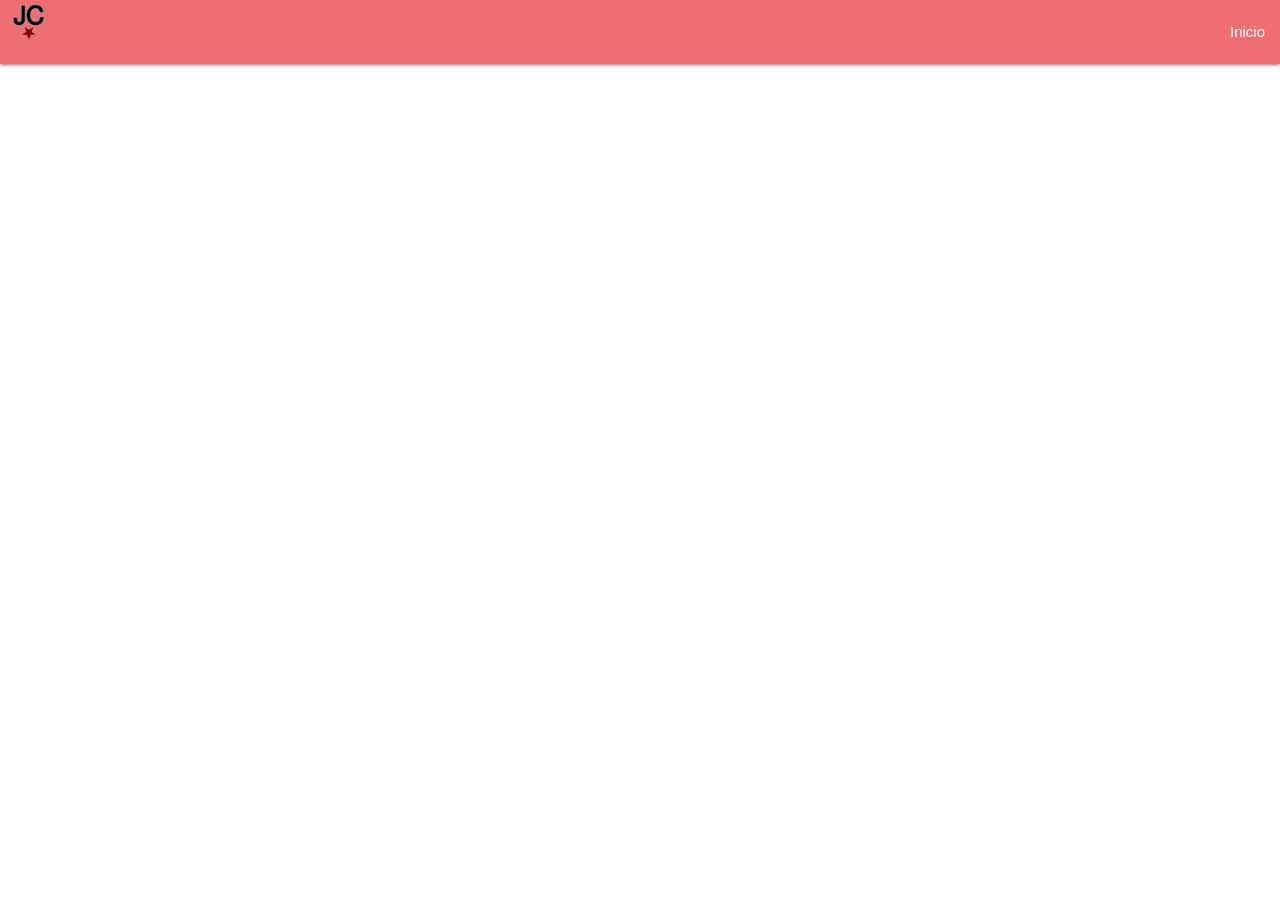
==== index.html @ ecc92c46 "Inicio" ====
<!DOCTYPE html>
<html>
<head>
    <meta charset='utf-8'>
    <meta http-equiv='X-UA-Compatible' content='IE=edge'>
    <title>Jose Cruz</title>
    <meta name='viewport' content='width=device-width, initial-scale=1'>
    

    <!-- Compiled and minified CSS -->
    <link rel="stylesheet" href="https://cdnjs.cloudflare.com/ajax/libs/materialize/1.0.0/css/materialize.min.css">

    <!-- Compiled and minified JavaScript -->
    <script src="https://cdnjs.cloudflare.com/ajax/libs/materialize/1.0.0/js/materialize.min.js"></script>
</head>
<body>
    <nav>
        <div class="nav-wrapper">
            <a href="#" class="brand-logo">
                <img src="/img/jc-new-age.png" class="materialboxed" height="40" alt="">
            </a>
            <ul id="nav-mobile" class="right hide-on-med-and-down">
                <li><a href="/">Inicio</a></li>
            </ul>
        </div>
    </nav>
</body>
</html>
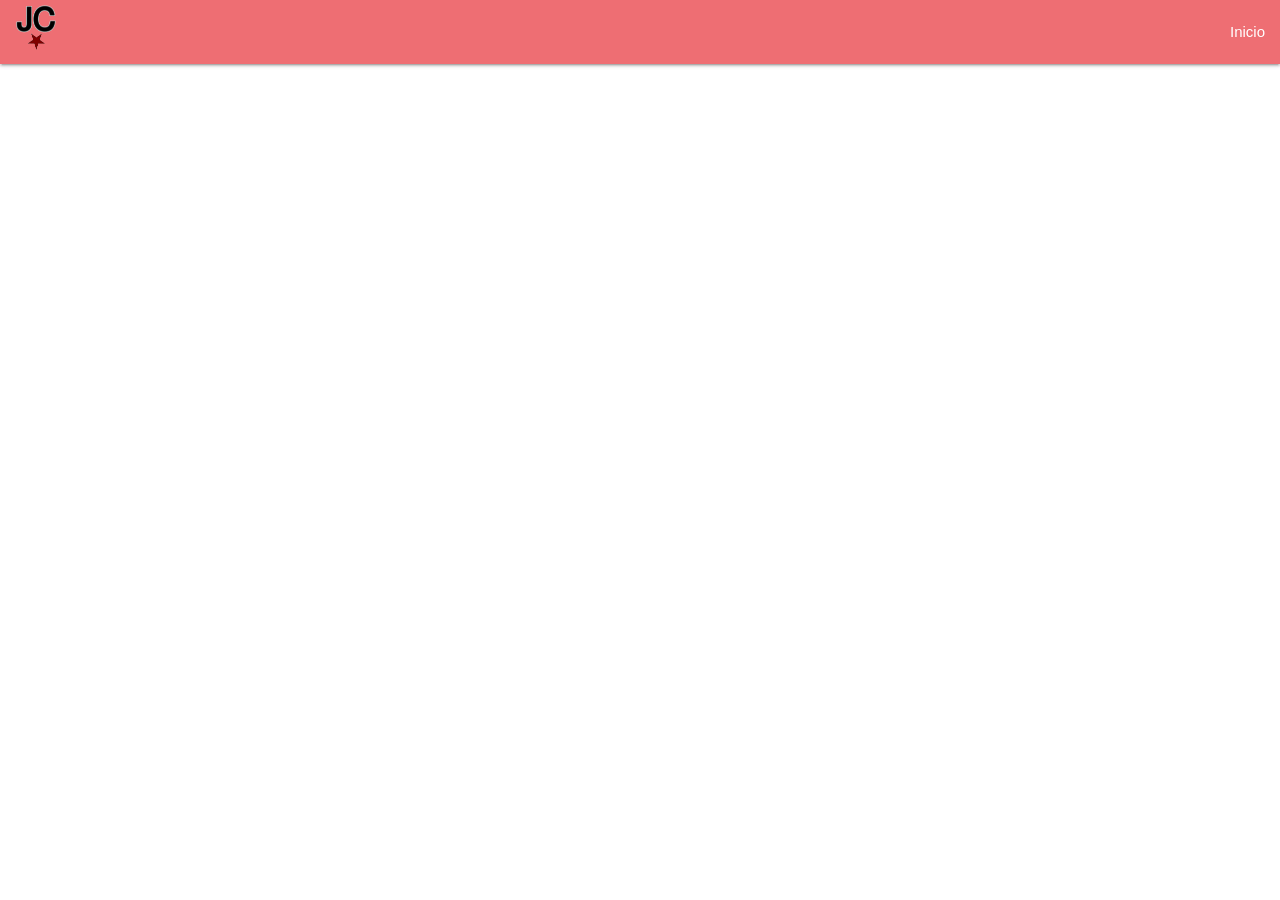
==== commit cdb72e52: "Inicio" ====
--- a/index.html
+++ b/index.html
@@ -6,6 +6,8 @@
     <title>Jose Cruz</title>
     <meta name='viewport' content='width=device-width, initial-scale=1'>
     
+    <link rel="icon" href="/img/jc-new-age.png">
+
 
     <!-- Compiled and minified CSS -->
     <link rel="stylesheet" href="https://cdnjs.cloudflare.com/ajax/libs/materialize/1.0.0/css/materialize.min.css">
@@ -17,7 +19,7 @@
     <nav>
         <div class="nav-wrapper">
             <a href="#" class="brand-logo">
-                <img src="/img/jc-new-age.png" class="materialboxed" height="40" alt="">
+                <img src="/img/jc-new-age.png" class="materialboxed" height="50" alt="">
             </a>
             <ul id="nav-mobile" class="right hide-on-med-and-down">
                 <li><a href="/">Inicio</a></li>
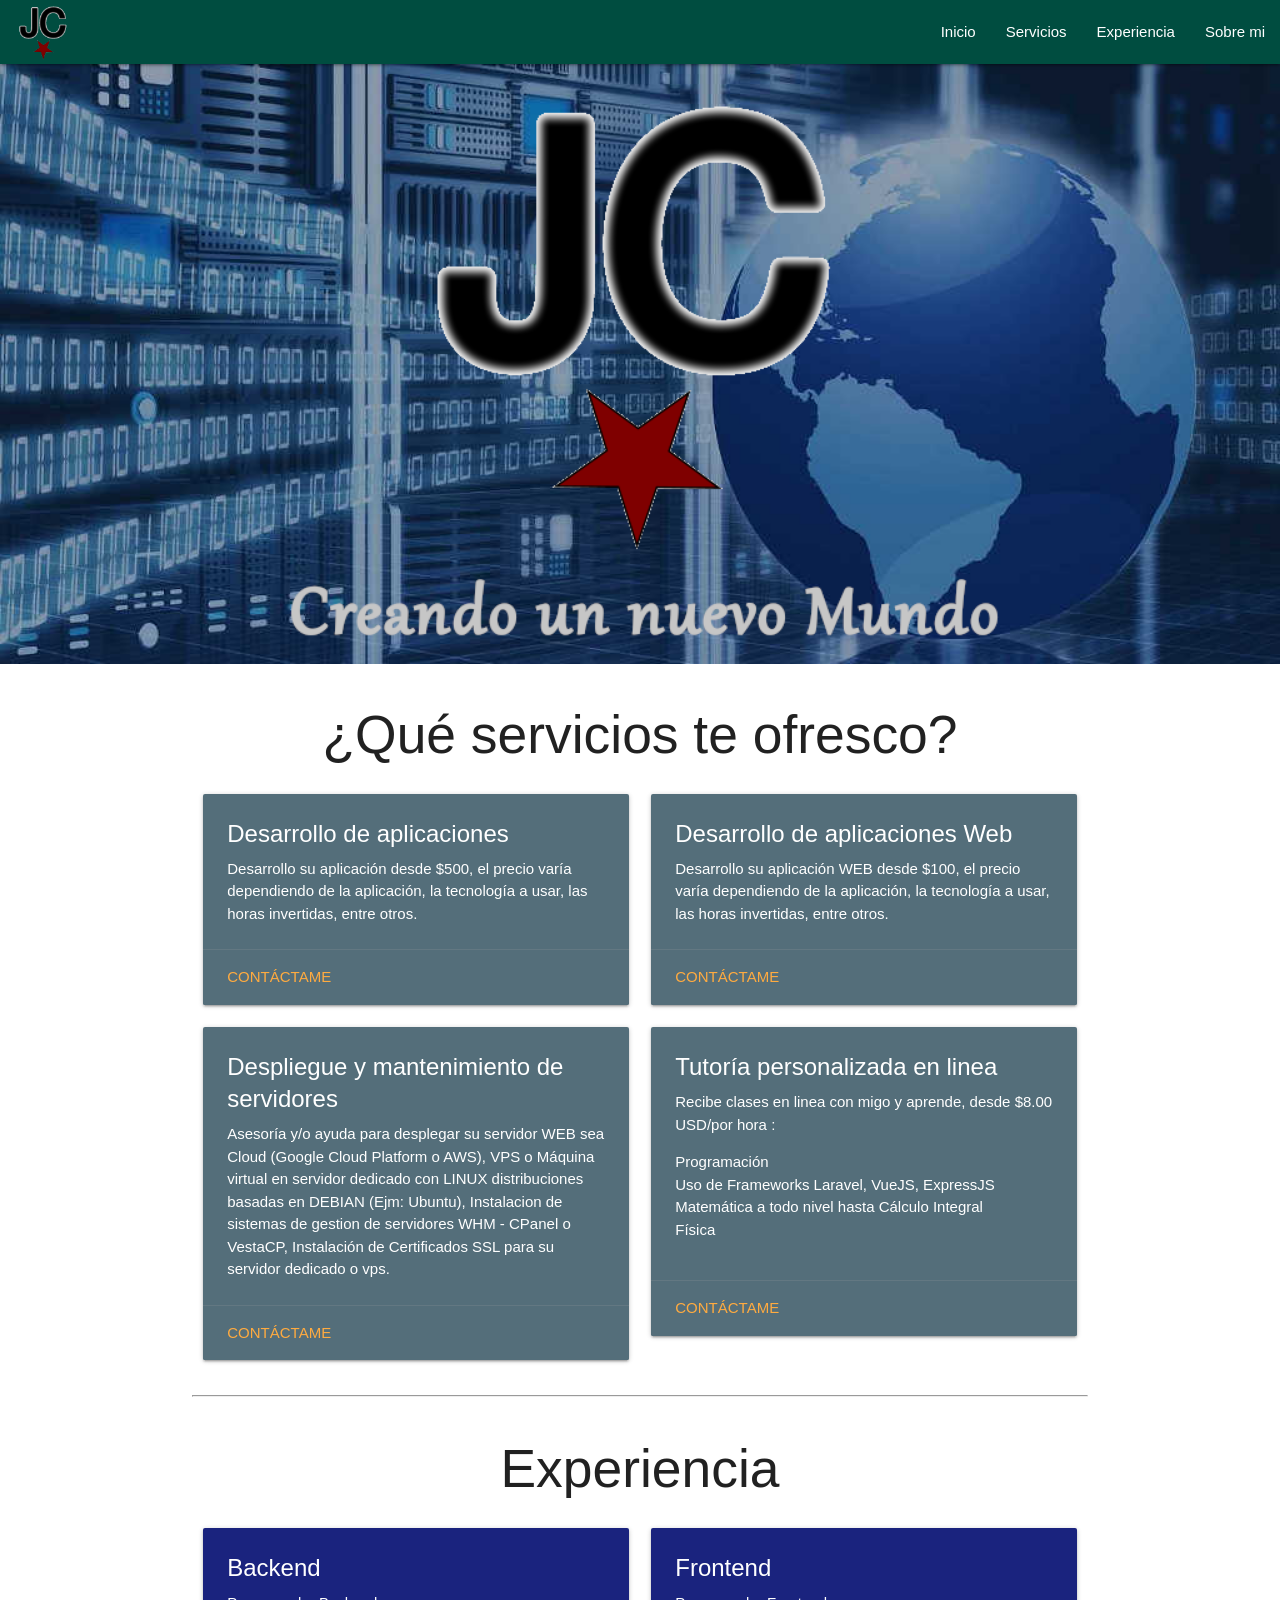
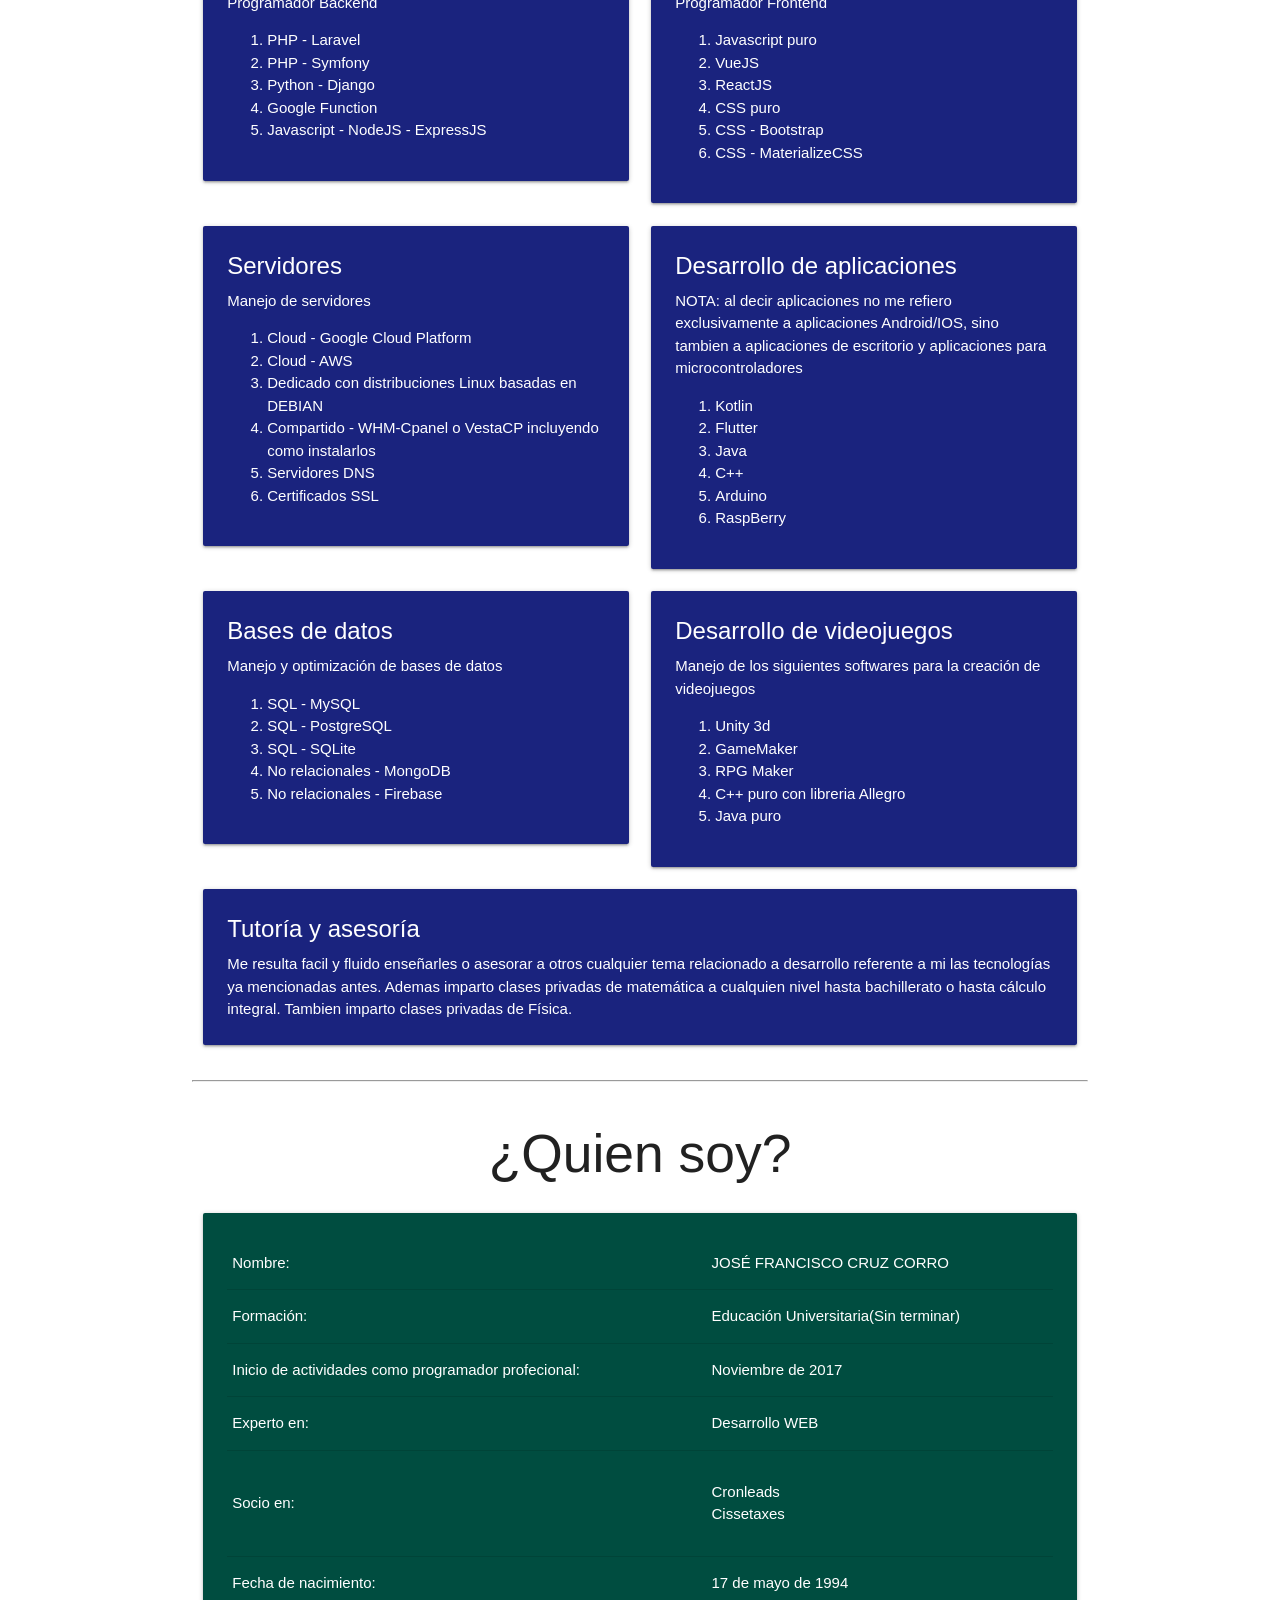
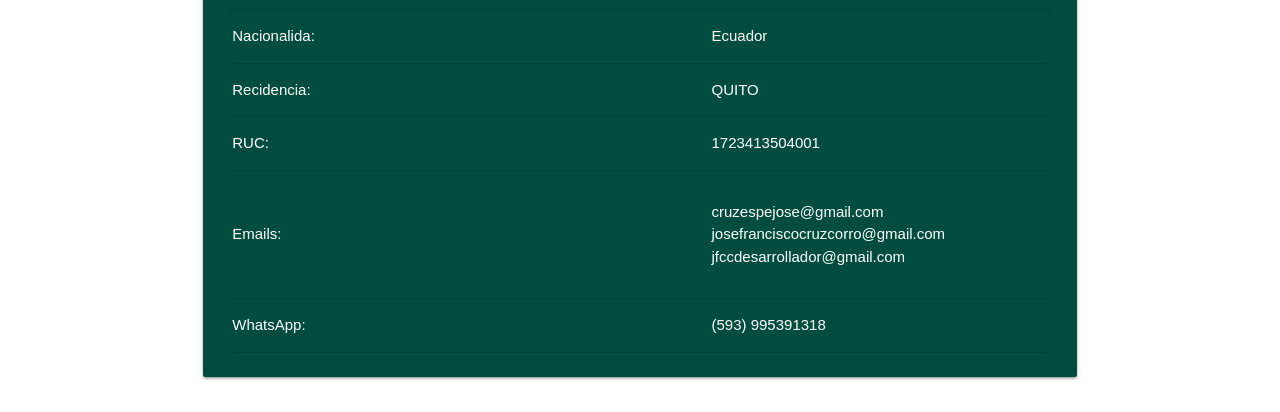
==== commit d2c8c333: "Inicio" ====
--- a/index.html
+++ b/index.html
@@ -6,7 +6,7 @@
     <title>Jose Cruz</title>
     <meta name='viewport' content='width=device-width, initial-scale=1'>
     
-    <link rel="icon" href="/img/jc-new-age.png">
+    <link rel="icon" href="./img/jc-new-age.png">
 
 
     <!-- Compiled and minified CSS -->
@@ -16,15 +16,482 @@
     <script src="https://cdnjs.cloudflare.com/ajax/libs/materialize/1.0.0/js/materialize.min.js"></script>
 </head>
 <body>
-    <nav>
-        <div class="nav-wrapper">
-            <a href="#" class="brand-logo">
-                <img src="/img/jc-new-age.png" class="materialboxed" height="50" alt="">
-            </a>
-            <ul id="nav-mobile" class="right hide-on-med-and-down">
-                <li><a href="/">Inicio</a></li>
-            </ul>
+    <div class="navbar-fixed">
+        <nav>
+            <div class="nav-wrapper teal darken-4">
+                <a href="#" class="brand-logo">
+                    <img src="./img/jc-new-age.png" height="60" alt="">
+                </a>
+                <ul id="nav-mobile" class="right hide-on-med-and-down">
+                    <li><a href="/">Inicio</a></li>
+                    <li><a href="#servicios">Servicios</a></li>
+                    <li><a href="#experiencia">Experiencia</a></li>
+                    <li><a href="#sobremi">Sobre mi</a></li>
+                </ul>
+            </div>
+        </nav>
+    </div>
+
+    <img width="100%" src="./img/njcban.png">
+
+    <div class="container">
+        
+        <div class="row" id="servicios">
+            <div class="col s12">
+                <center>
+                    <h2>
+                        <strong>
+                            ¿Qué servicios te ofresco?
+                        </strong>
+                    </h2>
+                </center>
+            </div>
+            <div class="col s12 m6">
+                <div class="card blue-grey darken-1">
+                    <div class="card-content white-text">
+                        <span class="card-title">Desarrollo de aplicaciones</span>
+                        <p>
+                            Desarrollo su aplicación desde $500, el precio varía dependiendo de la aplicación,
+                            la tecnología a usar, las horas invertidas, entre otros.
+                        </p>
+                    </div>
+                    <div class="card-action">
+                        <a href="https://wa.me/593995391318?text=Buen día, me gustaría que me ayude con mi aplicación">
+                            Contáctame
+                        </a>
+                    </div>
+                </div>
+            </div>
+            <div class="col s12 m6">
+                <div class="card blue-grey darken-1">
+                    <div class="card-content white-text">
+                        <span class="card-title">Desarrollo de aplicaciones Web</span>
+                        <p>
+                            Desarrollo su aplicación WEB desde $100, el precio varía dependiendo de la aplicación,
+                            la tecnología a usar, las horas invertidas, entre otros.
+                        </p>
+                    </div>
+                    <div class="card-action">
+                        <a href="https://wa.me/593995391318?text=Buen día, me gustaría que me ayude con mi aplicación WEB">
+                            Contáctame
+                        </a>
+                    </div>
+                </div>
+            </div>
+            <div class="col s12 m6">
+                <div class="card blue-grey darken-1">
+                    <div class="card-content white-text">
+                        <span class="card-title">Despliegue y mantenimiento de servidores</span>
+                        <p>
+                            Asesoría y/o ayuda para desplegar su servidor WEB sea Cloud (Google Cloud Platform o AWS),
+                            VPS o Máquina virtual en servidor dedicado con LINUX distribuciones basadas en <strong>
+                                DEBIAN
+                            </strong>(Ejm: Ubuntu), Instalacion de sistemas de gestion de servidores WHM - CPanel o
+                            VestaCP, Instalación de Certificados SSL para su servidor dedicado o vps.
+                        </p>
+                    </div>
+                    <div class="card-action">
+                        <a href="https://wa.me/593995391318?text=Buen día, me gustaría que me ayude con servidor">
+                            Contáctame
+                        </a>
+                    </div>
+                </div>
+            </div>
+            <div class="col s12 m6">
+                <div class="card blue-grey darken-1">
+                    <div class="card-content white-text">
+                        <span class="card-title">Tutoría personalizada en linea</span>
+                        <p>
+                            Recibe clases en linea con migo y aprende, desde <strong>
+                                $8.00 USD/por hora
+                            </strong>:
+                            <ul>
+                                <li>
+                                    Programación
+                                </li>
+                                <li>
+                                    Uso de Frameworks Laravel, VueJS, ExpressJS
+                                </li>
+                                <li>
+                                    Matemática a todo nivel hasta Cálculo Integral
+                                </li>
+                                <li>
+                                    Física
+                                </li>
+                            </ul>
+                        </p>
+                    </div>
+                    <div class="card-action">
+                        <a href="https://wa.me/593995391318?text=Buen día, me gustaría que contratarlo como tutor">
+                            Contáctame
+                        </a>
+                    </div>
+                </div>
+            </div>
+            
         </div>
-    </nav>
+
+        <hr>
+
+        <div class="row" id="experiencia">
+            <div class="col s12">
+                <center>
+                    <h2>
+                        <strong>
+                            Experiencia
+                        </strong>
+                    </h2>
+                </center>
+            </div>
+            <div class="col s12 m6">
+                <div class="card indigo darken-4">
+                    <div class="card-content white-text">
+                        <span class="card-title">Backend</span>
+                        <p>
+                            Programador Backend
+                            <ol>
+                                <li>                        
+                                    PHP - Laravel
+                                </li>
+                                <li>
+                                    PHP - Symfony
+                                </li>
+                                <li>
+                                    Python - Django
+                                </li>
+                                <li>
+                                    Google Function
+                                </li>
+                                <li>
+                                    Javascript - NodeJS - ExpressJS
+                                </li>
+                            </ol>
+                        </p>
+                    </div>
+                </div>
+            </div>
+            <div class="col s12 m6">
+                <div class="card indigo darken-4">
+                    <div class="card-content white-text">
+                        <span class="card-title">Frontend</span>
+                        <p>
+                            Programador Frontend
+                            <ol>
+                                <li>
+                                    Javascript puro
+                                </li>
+                                <li>
+                                    VueJS
+                                </li>
+                                <li>
+                                    ReactJS
+                                </li>
+                                <li>
+                                    CSS puro
+                                </li>
+                                <li>
+                                    CSS - Bootstrap
+                                </li>
+                                <li>
+                                    CSS - MaterializeCSS
+                                </li>
+                            </ol>
+                        </p>
+                    </div>
+                </div>
+            </div>
+            <div class="col s12 m6">
+                <div class="card indigo darken-4">
+                    <div class="card-content white-text">
+                        <span class="card-title">Servidores</span>
+                        <p>
+                            Manejo de servidores
+                            <ol>
+                                <li>
+                                    Cloud - Google Cloud Platform
+                                </li>
+                                <li>
+                                    Cloud - AWS
+                                </li>
+                                <li>
+                                    Dedicado con distribuciones Linux basadas en DEBIAN
+                                </li>
+                                <li>
+                                    Compartido - WHM-Cpanel o VestaCP incluyendo como instalarlos
+                                </li>
+                                <li>
+                                    Servidores DNS
+                                </li>
+                                <li>
+                                    Certificados SSL
+                                </li>
+                            </ol>
+                        </p>
+                    </div>
+                </div>
+            </div>
+            <div class="col s12 m6">
+                <div class="card indigo darken-4">
+                    <div class="card-content white-text">
+                        <span class="card-title">Desarrollo de aplicaciones</span>
+                        <p>
+                            <strong>
+                                NOTA:
+                            </strong>
+                            al decir aplicaciones no me refiero exclusivamente a aplicaciones Android/IOS, sino tambien a 
+                            aplicaciones de escritorio y aplicaciones para microcontroladores
+                            <ol>
+                                <li>
+                                    Kotlin
+                                </li>
+                                <li>
+                                    Flutter
+                                </li>
+                                <li>
+                                    Java
+                                </li>
+                                <li>
+                                    C++
+                                </li>
+                                <li>
+                                    Arduino
+                                </li>
+                                <li>
+                                    RaspBerry
+                                </li>
+                            </ol>
+                        </p>
+                    </div>
+                </div>
+            </div>
+            <div class="col s12 m6">
+                <div class="card indigo darken-4">
+                    <div class="card-content white-text">
+                        <span class="card-title">Bases de datos</span>
+                        <p>
+                            Manejo y optimización de bases de datos
+                            <ol>
+                                <li>
+                                    SQL - MySQL
+                                </li>
+                                <li>
+                                    SQL - PostgreSQL
+                                </li>
+                                <li>
+                                    SQL - SQLite
+                                </li>
+                                <li>
+                                    No relacionales - MongoDB
+                                </li>
+                                <li>
+                                    No relacionales - Firebase
+                                </li>
+                            </ol>
+                        </p>
+                    </div>
+                </div>
+            </div>
+            <div class="col s12 m6">
+                <div class="card indigo darken-4">
+                    <div class="card-content white-text">
+                        <span class="card-title">Desarrollo de videojuegos</span>
+                        <p>
+                            Manejo de los siguientes softwares para la creación de videojuegos
+                            <ol>
+                                <li>
+                                    Unity 3d
+                                </li>
+                                <li>
+                                    GameMaker
+                                </li>
+                                <li>
+                                    RPG Maker
+                                </li>
+                                <li>
+                                    C++ puro con libreria Allegro
+                                </li>
+                                <li>
+                                    Java puro
+                                </li>
+                            </ol>
+                        </p>
+                    </div>
+                </div>
+            </div>
+            <div class="col s12">
+                <div class="card indigo darken-4">
+                    <div class="card-content white-text">
+                        <span class="card-title">Tutoría y asesoría</span>
+                        <p>
+                            Me resulta facil y fluido enseñarles o asesorar a otros cualquier tema relacionado a desarrollo 
+                            referente a mi las tecnologías ya mencionadas antes. Ademas imparto clases privadas de 
+                            matemática a cualquien nivel 
+                            hasta bachillerato o hasta cálculo integral. Tambien imparto clases privadas de Física.
+                        </p>
+                    </div>
+                </div>
+            </div>
+        </div>
+
+
+        <hr>
+
+        <div class="row" id="sobremi">
+            <div class="col s12">
+                <center>
+                    <h2>
+                        <strong>
+                            ¿Quien soy?
+                        </strong>
+                    </h2>
+                </center>
+            </div>
+            <div class="col s12">
+                <div class="card teal darken-4">
+                    <div class="card-content white-text">
+                        <table>
+                            <tbody>
+                                <tr>
+                                    <td>
+                                        Nombre:
+                                    </td>
+                                    <td>
+                                        <strong>
+                                            JOSÉ FRANCISCO CRUZ CORRO
+                                        </strong>
+                                    </td>
+                                </tr>
+                                <tr>
+                                    <td>
+                                        Formación:
+                                    </td>
+                                    <td>
+                                        <strong>
+                                            Educación Universitaria(Sin terminar)
+                                        </strong>
+                                    </td>
+                                </tr>
+                                <tr>
+                                    <td>
+                                        Inicio de actividades como programador profecional:
+                                    </td>
+                                    <td>
+                                        <strong>
+                                            Noviembre de 2017
+                                        </strong>
+                                    </td>
+                                </tr>
+                                <tr>
+                                    <td>
+                                        Experto en:
+                                    </td>
+                                    <td>
+                                        <strong>
+                                            Desarrollo WEB
+                                        </strong>
+                                    </td>
+                                </tr>
+                                <tr>
+                                    <td>
+                                        Socio en:
+                                    </td>
+                                    <td>
+                                        <ul>
+                                            <li>
+                                                Cronleads 
+                                            </li>
+                                            <li>
+                                                Cissetaxes
+                                            </li>
+                                        </ul>
+                                    </td>
+                                </tr>
+                                <tr>
+                                    <td>
+                                        Fecha de nacimiento:
+                                    </td>
+                                    <td>
+                                        <strong>
+                                            17 de mayo de 1994
+                                        </strong>
+                                    </td>
+                                </tr>
+                                <tr>
+                                    <td>
+                                        Nacionalida:
+                                    </td>
+                                    <td>
+                                        <strong>
+                                            Ecuador
+                                        </strong>
+                                    </td>
+                                </tr>
+                                <tr>
+                                    <td>
+                                        Recidencia:
+                                    </td>
+                                    <td>
+                                        <strong>
+                                            QUITO
+                                        </strong>
+                                    </td>
+                                </tr>
+                                <tr>
+                                    <td>
+                                        RUC:
+                                    </td>
+                                    <td>
+                                        <strong>
+                                            1723413504001
+                                        </strong>
+                                    </td>
+                                </tr>
+                                <tr>
+                                    <td>
+                                        Emails:
+                                    </td>
+                                    <td>
+                                        <ul>
+                                            <li>
+                                                <strong>
+                                                    cruzespejose@gmail.com
+                                                </strong>
+                                            </li>
+                                            <li>
+                                                <strong>
+                                                    josefranciscocruzcorro@gmail.com
+                                                </strong>
+                                            </li>
+                                            <li>
+                                                <strong>
+                                                    jfccdesarrollador@gmail.com
+                                                </strong>
+                                            </li>
+                                        </ul>
+                                    </td>
+                                </tr>
+                                <tr>
+                                    <td>
+                                        WhatsApp:
+                                    </td>
+                                    <td>
+                                        <strong>
+                                            (593) 995391318
+                                        </strong>
+                                    </td>
+                                </tr>
+                            </tbody>
+                        </table>
+                    </div>
+                </div>
+            </div>
+
+        </div>
+
+    </div>
+
+    <script>
+        M.AutoInit();
+    </script>
 </body>
 </html>
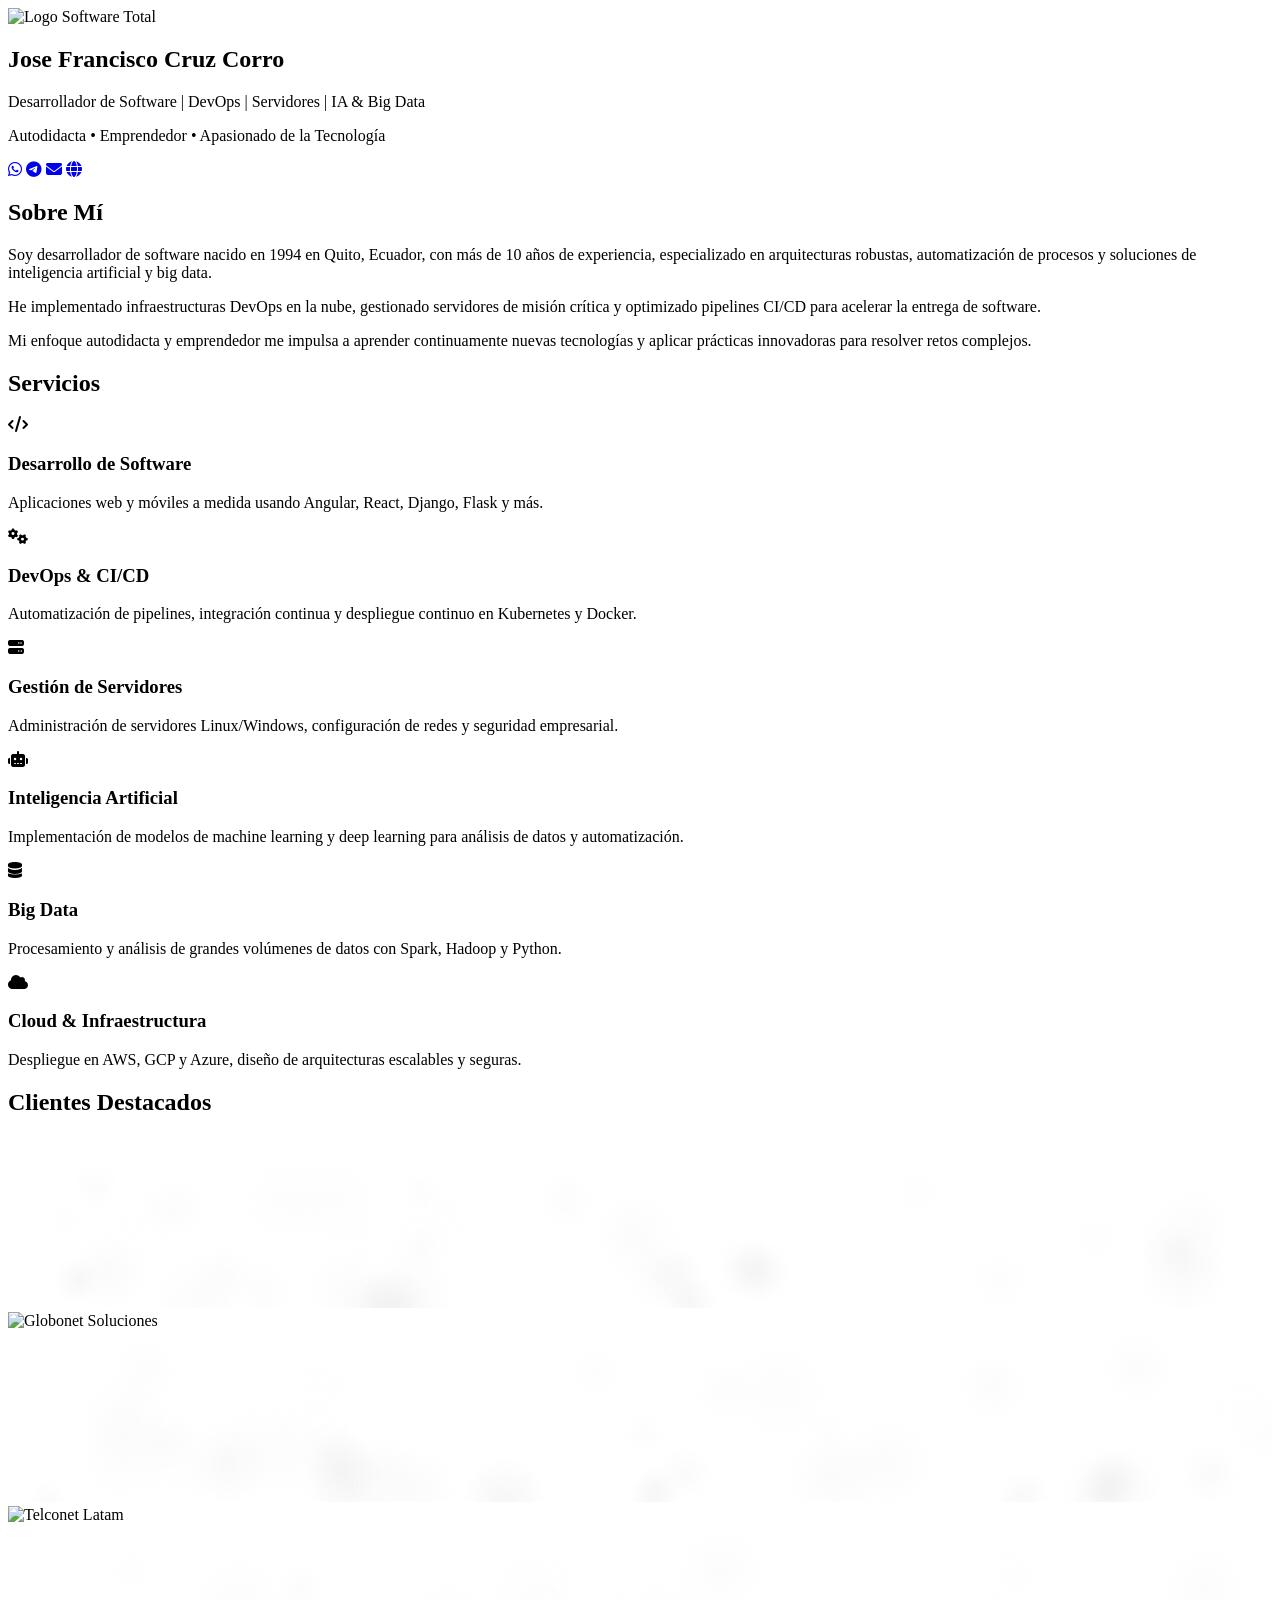
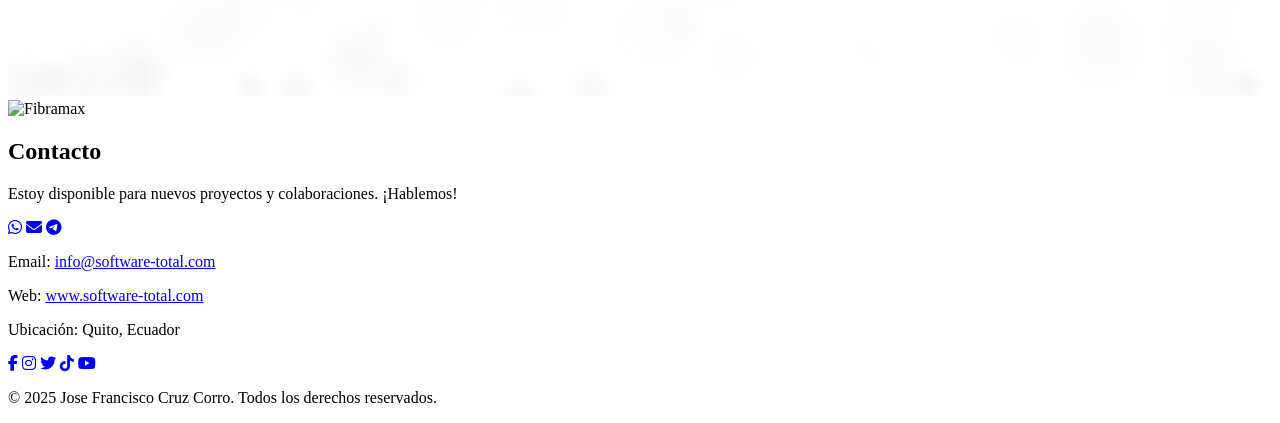
==== commit e1fd0c32: "actualizacion" ====
--- a/index.html
+++ b/index.html
@@ -1,497 +1,184 @@
 <!DOCTYPE html>
-<html>
+<html lang="es">
 <head>
-    <meta charset='utf-8'>
-    <meta http-equiv='X-UA-Compatible' content='IE=edge'>
-    <title>Jose Cruz</title>
-    <meta name='viewport' content='width=device-width, initial-scale=1'>
-    
-    <link rel="icon" href="./img/jc-new-age.png">
+  <meta charset="UTF-8">
+  <meta name="viewport" content="width=device-width, initial-scale=1.0">
+  <title>Jose Francisco Cruz Corro - Portfolio</title>
+  <script src="https://cdn.tailwindcss.com"></script>
+  <link rel="icon" href="https://minio.gesco.ec/software-total/images/logo-redondo.png" type="image/png">
+  <link rel="stylesheet" href="https://cdnjs.cloudflare.com/ajax/libs/font-awesome/6.4.0/css/all.min.css" crossorigin="anonymous" referrerpolicy="no-referrer" />
+  <style>
+    .smoke-canvas { z-index: 10; }
+    .smoke-container img { z-index: 20; position: relative; }
+  </style>
+</head>
+<body class="bg-gray-100 text-gray-800">
+    <!-- Hero -->
+    <section class="relative h-screen bg-cover bg-center" style="background-image: url('https://picsum.photos/1200/800?random=1')">
+      <div class="absolute inset-0 bg-black bg-opacity-60"></div>
+      <div class="container mx-auto h-full flex flex-col justify-center items-center relative z-10 text-center px-4">
+        <img src="https://minio.gesco.ec/software-total/images/logo-redondo.png" alt="Logo Software Total" class="w-32 h-32 mb-4 animate-pulse">
+        <h1 class="text-5xl font-bold text-white mb-4">Jose Francisco Cruz Corro</h1>
+        <p class="text-xl text-gray-200 mb-6">Desarrollador de Software | DevOps | Servidores | IA & Big Data</p>
+        <p class="text-md text-gray-300 italic mb-8">Autodidacta • Emprendedor • Apasionado de la Tecnología</p>
+        <div class="flex space-x-4">
+          <a href="https://wa.me/593995391318" class="text-white text-2xl hover:text-green-400 transition"><i class="fab fa-whatsapp"></i></a>
+          <a href="https://t.me/SoftwareTotal" class="text-white text-2xl hover:text-blue-400 transition"><i class="fab fa-telegram"></i></a>
+          <a href="mailto:info@software-total.com" class="text-white text-2xl hover:text-red-400 transition"><i class="fas fa-envelope"></i></a>
+          <a href="https://www.software-total.com" class="text-white text-2xl hover:text-yellow-400 transition"><i class="fas fa-globe"></i></a>
+        </div>
+      </div>
+    </section>
 
+  <!-- Sobre Mi -->
+  <section id="about" class="py-16 bg-white">
+    <div class="container mx-auto px-4">
+      <h2 class="text-4xl font-bold text-center mb-8">Sobre Mí</h2>
+      <div class="max-w-3xl mx-auto text-lg text-gray-700 space-y-4">
+        <p>Soy desarrollador de software nacido en 1994 en Quito, Ecuador, con más de 10 años de experiencia, especializado en arquitecturas robustas, automatización de procesos y soluciones de inteligencia artificial y big data.</p>
+        <p>He implementado infraestructuras DevOps en la nube, gestionado servidores de misión crítica y optimizado pipelines CI/CD para acelerar la entrega de software.</p>
+        <p>Mi enfoque autodidacta y emprendedor me impulsa a aprender continuamente nuevas tecnologías y aplicar prácticas innovadoras para resolver retos complejos.</p>
+      </div>
+    </div>
+  </section>
 
-    <!-- Compiled and minified CSS -->
-    <link rel="stylesheet" href="https://cdnjs.cloudflare.com/ajax/libs/materialize/1.0.0/css/materialize.min.css">
+  <!-- Servicios -->
+  <section id="services" class="py-16 bg-gray-50">
+    <div class="container mx-auto px-4">
+      <h2 class="text-4xl font-bold text-center mb-12">Servicios</h2>
+      <div class="grid grid-cols-1 md:grid-cols-3 gap-8">
+        <!-- Tarjetas de servicios -->
+        <div class="bg-white p-6 rounded-xl shadow-lg hover:shadow-2xl transform hover:-translate-y-2 transition">
+          <div class="text-5xl text-indigo-500 mb-4 text-center"><i class="fas fa-code"></i></div>
+          <h3 class="text-2xl font-semibold mb-2 text-center">Desarrollo de Software</h3>
+          <p class="text-gray-600 text-center">Aplicaciones web y móviles a medida usando Angular, React, Django, Flask y más.</p>
+        </div>
+        <div class="bg-white p-6 rounded-xl shadow-lg hover:shadow-2xl transform hover:-translate-y-2 transition">
+          <div class="text-5xl text-green-500 mb-4 text-center"><i class="fas fa-cogs"></i></div>
+          <h3 class="text-2xl font-semibold mb-2 text-center">DevOps & CI/CD</h3>
+          <p class="text-gray-600 text-center">Automatización de pipelines, integración continua y despliegue continuo en Kubernetes y Docker.</p>
+        </div>
+        <div class="bg-white p-6 rounded-xl shadow-lg hover:shadow-2xl transform hover:-translate-y-2 transition">
+          <div class="text-5xl text-blue-500 mb-4 text-center"><i class="fas fa-server"></i></div>
+          <h3 class="text-2xl font-semibold mb-2 text-center">Gestión de Servidores</h3>
+          <p class="text-gray-600 text-center">Administración de servidores Linux/Windows, configuración de redes y seguridad empresarial.</p>
+        </div>
+        <div class="bg-white p-6 rounded-xl shadow-lg hover:shadow-2xl transform hover:-translate-y-2 transition">
+          <div class="text-5xl text-yellow-500 mb-4 text-center"><i class="fas fa-robot"></i></div>
+          <h3 class="text-2xl font-semibold mb-2 text-center">Inteligencia Artificial</h3>
+          <p class="text-gray-600 text-center">Implementación de modelos de machine learning y deep learning para análisis de datos y automatización.</p>
+        </div>
+        <div class="bg-white p-6 rounded-xl shadow-lg hover:shadow-2xl transform hover:-translate-y-2 transition">
+          <div class="text-5xl text-purple-500 mb-4 text-center"><i class="fas fa-database"></i></div>
+          <h3 class="text-2xl font-semibold mb-2 text-center">Big Data</h3>
+          <p class="text-gray-600 text-center">Procesamiento y análisis de grandes volúmenes de datos con Spark, Hadoop y Python.</p>
+        </div>
+        <div class="bg-white p-6 rounded-xl shadow-lg hover:shadow-2xl transform hover:-translate-y-2 transition">
+          <div class="text-5xl text-red-500 mb-4 text-center"><i class="fas fa-cloud"></i></div>
+          <h3 class="text-2xl font-semibold mb-2 text-center">Cloud & Infraestructura</h3>
+          <p class="text-gray-600 text-center">Despliegue en AWS, GCP y Azure, diseño de arquitecturas escalables y seguras.</p>
+        </div>
+      </div>
+    </div>
+  </section>
 
-    <!-- Compiled and minified JavaScript -->
-    <script src="https://cdnjs.cloudflare.com/ajax/libs/materialize/1.0.0/js/materialize.min.js"></script>
-</head>
-<body>
-    <div class="navbar-fixed">
-        <nav>
-            <div class="nav-wrapper teal darken-4">
-                <a href="#" class="brand-logo">
-                    <img src="./img/jc-new-age.png" height="60" alt="">
-                </a>
-                <ul id="nav-mobile" class="right hide-on-med-and-down">
-                    <li><a href="/">Inicio</a></li>
-                    <li><a href="#servicios">Servicios</a></li>
-                    <li><a href="#experiencia">Experiencia</a></li>
-                    <li><a href="#sobremi">Sobre mi</a></li>
-                </ul>
-            </div>
-        </nav>
+  <!-- Clientes Destacados -->
+  <section id="clients" class="py-16 bg-white">
+    <div class="container mx-auto px-4">
+      <h2 class="text-4xl font-bold text-center mb-12">Clientes Destacados</h2>
+      <div class="grid grid-cols-1 md:grid-cols-3 gap-8">
+        <div class="relative smoke-container">
+          <canvas class="smoke-canvas absolute inset-0"></canvas>
+          <img src="https://logo.clearbit.com/globonetsoluciones.com" alt="Globonet Soluciones" class="mx-auto h-24 object-contain" onload="this.previousElementSibling.style.display='none'">
+        </div>
+        <div class="relative smoke-container">
+          <canvas class="smoke-canvas absolute inset-0"></canvas>
+          <img src="https://logo.clearbit.com/telconet.net" alt="Telconet Latam" class="mx-auto h-24 object-contain" onload="this.previousElementSibling.style.display='none'">
+        </div>
+        <div class="relative smoke-container">
+          <canvas class="smoke-canvas absolute inset-0"></canvas>
+          <img src="https://logo.clearbit.com/fibramax.ec" alt="Fibramax" class="mx-auto h-24 object-contain" onload="this.previousElementSibling.style.display='none'">
+        </div>
+      </div>
     </div>
+  </section>
 
-    <img width="100%" src="./img/njcban.png">
+  <!-- Contacto -->
+  <section id="contact" class="py-16 bg-gray-50">
+    <div class="container mx-auto px-4 text-center">
+      <h2 class="text-4xl font-bold mb-8">Contacto</h2>
+      <p class="text-lg text-gray-700 mb-6">Estoy disponible para nuevos proyectos y colaboraciones. ¡Hablemos!</p>
+      <div class="flex justify-center space-x-6 mb-8">
+        <a href="https://wa.me/593995391318" class="text-green-500 text-3xl hover:text-green-600 transition"><i class="fab fa-whatsapp"></i></a>
+        <a href="mailto:info@software-total.com" class="text-red-500 text-3xl hover:text-red-600 transition"><i class="fas fa-envelope"></i></a>
+        <a href="https://t.me/SoftwareTotal" class="text-blue-400 text-3xl hover:text-blue-500 transition"><i class="fab fa-telegram"></i></a>
+      </div>
+      <p class="text-gray-600">Email: <a href="mailto:info@software-total.com" class="text-indigo-600 hover:underline">info@software-total.com</a></p>
+      <p class="text-gray-600">Web: <a href="https://www.software-total.com" class="text-indigo-600 hover:underline">www.software-total.com</a></p>
+      <p class="text-gray-600">Ubicación: Quito, Ecuador</p>
+    </div>
+  </section>
 
-    <div class="container">
-        
-        <div class="row" id="servicios">
-            <div class="col s12">
-                <center>
-                    <h2>
-                        <strong>
-                            ¿Qué servicios te ofresco?
-                        </strong>
-                    </h2>
-                </center>
-            </div>
-            <div class="col s12 m6">
-                <div class="card blue-grey darken-1">
-                    <div class="card-content white-text">
-                        <span class="card-title">Desarrollo de aplicaciones</span>
-                        <p>
-                            Desarrollo su aplicación desde $500, el precio varía dependiendo de la aplicación,
-                            la tecnología a usar, las horas invertidas, entre otros.
-                        </p>
-                    </div>
-                    <div class="card-action">
-                        <a href="https://wa.me/593995391318?text=Buen día, me gustaría que me ayude con mi aplicación">
-                            Contáctame
-                        </a>
-                    </div>
-                </div>
-            </div>
-            <div class="col s12 m6">
-                <div class="card blue-grey darken-1">
-                    <div class="card-content white-text">
-                        <span class="card-title">Desarrollo de aplicaciones Web</span>
-                        <p>
-                            Desarrollo su aplicación WEB desde $100, el precio varía dependiendo de la aplicación,
-                            la tecnología a usar, las horas invertidas, entre otros.
-                        </p>
-                    </div>
-                    <div class="card-action">
-                        <a href="https://wa.me/593995391318?text=Buen día, me gustaría que me ayude con mi aplicación WEB">
-                            Contáctame
-                        </a>
-                    </div>
-                </div>
-            </div>
-            <div class="col s12 m6">
-                <div class="card blue-grey darken-1">
-                    <div class="card-content white-text">
-                        <span class="card-title">Despliegue y mantenimiento de servidores</span>
-                        <p>
-                            Asesoría y/o ayuda para desplegar su servidor WEB sea Cloud (Google Cloud Platform o AWS),
-                            VPS o Máquina virtual en servidor dedicado con LINUX distribuciones basadas en <strong>
-                                DEBIAN
-                            </strong>(Ejm: Ubuntu), Instalacion de sistemas de gestion de servidores WHM - CPanel o
-                            VestaCP, Instalación de Certificados SSL para su servidor dedicado o vps.
-                        </p>
-                    </div>
-                    <div class="card-action">
-                        <a href="https://wa.me/593995391318?text=Buen día, me gustaría que me ayude con servidor">
-                            Contáctame
-                        </a>
-                    </div>
-                </div>
-            </div>
-            <div class="col s12 m6">
-                <div class="card blue-grey darken-1">
-                    <div class="card-content white-text">
-                        <span class="card-title">Tutoría personalizada en linea</span>
-                        <p>
-                            Recibe clases en linea con migo y aprende, desde <strong>
-                                $8.00 USD/por hora
-                            </strong>:
-                            <ul>
-                                <li>
-                                    Programación
-                                </li>
-                                <li>
-                                    Uso de Frameworks Laravel, VueJS, ExpressJS
-                                </li>
-                                <li>
-                                    Matemática a todo nivel hasta Cálculo Integral
-                                </li>
-                                <li>
-                                    Física
-                                </li>
-                            </ul>
-                        </p>
-                    </div>
-                    <div class="card-action">
-                        <a href="https://wa.me/593995391318?text=Buen día, me gustaría que contratarlo como tutor">
-                            Contáctame
-                        </a>
-                    </div>
-                </div>
-            </div>
-            
-        </div>
+  <!-- Footer -->
+  <footer class="py-6 bg-gray-800 text-gray-300">
+    <div class="container mx-auto px-4 text-center">
+      <div class="flex justify-center space-x-4 mb-4">
+        <a href="https://www.facebook.com/profile.php?id=61574821014389" class="hover:text-white transition"><i class="fab fa-facebook-f"></i></a>
+        <a href="https://www.instagram.com/software2025total?igsh=MWoxN2hseDVhaHQ3bw==" class="hover:text-white transition"><i class="fab fa-instagram"></i></a>
+        <a href="https://x.com/software2025t" class="hover:text-white transition"><i class="fab fa-twitter"></i></a>
+        <a href="https://tiktok.com/@softwaretotal2025" class="hover:text-white transition"><i class="fab fa-tiktok"></i></a>
+        <a href="https://www.youtube.com/@SoftwareTotal2025" class="hover:text-white transition"><i class="fab fa-youtube"></i></a>
+      </div>
+      <p>&copy; 2025 Jose Francisco Cruz Corro. Todos los derechos reservados.</p>
+    </div>
+  </footer>
 
-        <hr>
-
-        <div class="row" id="experiencia">
-            <div class="col s12">
-                <center>
-                    <h2>
-                        <strong>
-                            Experiencia
-                        </strong>
-                    </h2>
-                </center>
-            </div>
-            <div class="col s12 m6">
-                <div class="card indigo darken-4">
-                    <div class="card-content white-text">
-                        <span class="card-title">Backend</span>
-                        <p>
-                            Programador Backend
-                            <ol>
-                                <li>                        
-                                    PHP - Laravel
-                                </li>
-                                <li>
-                                    PHP - Symfony
-                                </li>
-                                <li>
-                                    Python - Django
-                                </li>
-                                <li>
-                                    Google Function
-                                </li>
-                                <li>
-                                    Javascript - NodeJS - ExpressJS
-                                </li>
-                            </ol>
-                        </p>
-                    </div>
-                </div>
-            </div>
-            <div class="col s12 m6">
-                <div class="card indigo darken-4">
-                    <div class="card-content white-text">
-                        <span class="card-title">Frontend</span>
-                        <p>
-                            Programador Frontend
-                            <ol>
-                                <li>
-                                    Javascript puro
-                                </li>
-                                <li>
-                                    VueJS
-                                </li>
-                                <li>
-                                    ReactJS
-                                </li>
-                                <li>
-                                    CSS puro
-                                </li>
-                                <li>
-                                    CSS - Bootstrap
-                                </li>
-                                <li>
-                                    CSS - MaterializeCSS
-                                </li>
-                            </ol>
-                        </p>
-                    </div>
-                </div>
-            </div>
-            <div class="col s12 m6">
-                <div class="card indigo darken-4">
-                    <div class="card-content white-text">
-                        <span class="card-title">Servidores</span>
-                        <p>
-                            Manejo de servidores
-                            <ol>
-                                <li>
-                                    Cloud - Google Cloud Platform
-                                </li>
-                                <li>
-                                    Cloud - AWS
-                                </li>
-                                <li>
-                                    Dedicado con distribuciones Linux basadas en DEBIAN
-                                </li>
-                                <li>
-                                    Compartido - WHM-Cpanel o VestaCP incluyendo como instalarlos
-                                </li>
-                                <li>
-                                    Servidores DNS
-                                </li>
-                                <li>
-                                    Certificados SSL
-                                </li>
-                            </ol>
-                        </p>
-                    </div>
-                </div>
-            </div>
-            <div class="col s12 m6">
-                <div class="card indigo darken-4">
-                    <div class="card-content white-text">
-                        <span class="card-title">Desarrollo de aplicaciones</span>
-                        <p>
-                            <strong>
-                                NOTA:
-                            </strong>
-                            al decir aplicaciones no me refiero exclusivamente a aplicaciones Android/IOS, sino tambien a 
-                            aplicaciones de escritorio y aplicaciones para microcontroladores
-                            <ol>
-                                <li>
-                                    Kotlin
-                                </li>
-                                <li>
-                                    Flutter
-                                </li>
-                                <li>
-                                    Java
-                                </li>
-                                <li>
-                                    C++
-                                </li>
-                                <li>
-                                    Arduino
-                                </li>
-                                <li>
-                                    RaspBerry
-                                </li>
-                            </ol>
-                        </p>
-                    </div>
-                </div>
-            </div>
-            <div class="col s12 m6">
-                <div class="card indigo darken-4">
-                    <div class="card-content white-text">
-                        <span class="card-title">Bases de datos</span>
-                        <p>
-                            Manejo y optimización de bases de datos
-                            <ol>
-                                <li>
-                                    SQL - MySQL
-                                </li>
-                                <li>
-                                    SQL - PostgreSQL
-                                </li>
-                                <li>
-                                    SQL - SQLite
-                                </li>
-                                <li>
-                                    No relacionales - MongoDB
-                                </li>
-                                <li>
-                                    No relacionales - Firebase
-                                </li>
-                            </ol>
-                        </p>
-                    </div>
-                </div>
-            </div>
-            <div class="col s12 m6">
-                <div class="card indigo darken-4">
-                    <div class="card-content white-text">
-                        <span class="card-title">Desarrollo de videojuegos</span>
-                        <p>
-                            Manejo de los siguientes softwares para la creación de videojuegos
-                            <ol>
-                                <li>
-                                    Unity 3d
-                                </li>
-                                <li>
-                                    GameMaker
-                                </li>
-                                <li>
-                                    RPG Maker
-                                </li>
-                                <li>
-                                    C++ puro con libreria Allegro
-                                </li>
-                                <li>
-                                    Java puro
-                                </li>
-                            </ol>
-                        </p>
-                    </div>
-                </div>
-            </div>
-            <div class="col s12">
-                <div class="card indigo darken-4">
-                    <div class="card-content white-text">
-                        <span class="card-title">Tutoría y asesoría</span>
-                        <p>
-                            Me resulta facil y fluido enseñarles o asesorar a otros cualquier tema relacionado a desarrollo 
-                            referente a mi las tecnologías ya mencionadas antes. Ademas imparto clases privadas de 
-                            matemática a cualquien nivel 
-                            hasta bachillerato o hasta cálculo integral. Tambien imparto clases privadas de Física.
-                        </p>
-                    </div>
-                </div>
-            </div>
-        </div>
-
-
-        <hr>
-
-        <div class="row" id="sobremi">
-            <div class="col s12">
-                <center>
-                    <h2>
-                        <strong>
-                            ¿Quien soy?
-                        </strong>
-                    </h2>
-                </center>
-            </div>
-            <div class="col s12">
-                <div class="card teal darken-4">
-                    <div class="card-content white-text">
-                        <table>
-                            <tbody>
-                                <tr>
-                                    <td>
-                                        Nombre:
-                                    </td>
-                                    <td>
-                                        <strong>
-                                            JOSÉ FRANCISCO CRUZ CORRO
-                                        </strong>
-                                    </td>
-                                </tr>
-                                <tr>
-                                    <td>
-                                        Formación:
-                                    </td>
-                                    <td>
-                                        <strong>
-                                            Educación Universitaria(Sin terminar)
-                                        </strong>
-                                    </td>
-                                </tr>
-                                <tr>
-                                    <td>
-                                        Inicio de actividades como programador profecional:
-                                    </td>
-                                    <td>
-                                        <strong>
-                                            Noviembre de 2017
-                                        </strong>
-                                    </td>
-                                </tr>
-                                <tr>
-                                    <td>
-                                        Experto en:
-                                    </td>
-                                    <td>
-                                        <strong>
-                                            Desarrollo WEB
-                                        </strong>
-                                    </td>
-                                </tr>
-                                <tr>
-                                    <td>
-                                        Socio en:
-                                    </td>
-                                    <td>
-                                        <ul>
-                                            <li>
-                                                Cronleads 
-                                            </li>
-                                            <li>
-                                                Cissetaxes
-                                            </li>
-                                        </ul>
-                                    </td>
-                                </tr>
-                                <tr>
-                                    <td>
-                                        Fecha de nacimiento:
-                                    </td>
-                                    <td>
-                                        <strong>
-                                            17 de mayo de 1994
-                                        </strong>
-                                    </td>
-                                </tr>
-                                <tr>
-                                    <td>
-                                        Nacionalida:
-                                    </td>
-                                    <td>
-                                        <strong>
-                                            Ecuador
-                                        </strong>
-                                    </td>
-                                </tr>
-                                <tr>
-                                    <td>
-                                        Recidencia:
-                                    </td>
-                                    <td>
-                                        <strong>
-                                            QUITO
-                                        </strong>
-                                    </td>
-                                </tr>
-                                <tr>
-                                    <td>
-                                        RUC:
-                                    </td>
-                                    <td>
-                                        <strong>
-                                            1723413504001
-                                        </strong>
-                                    </td>
-                                </tr>
-                                <tr>
-                                    <td>
-                                        Emails:
-                                    </td>
-                                    <td>
-                                        <ul>
-                                            <li>
-                                                <strong>
-                                                    cruzespejose@gmail.com
-                                                </strong>
-                                            </li>
-                                            <li>
-                                                <strong>
-                                                    josefranciscocruzcorro@gmail.com
-                                                </strong>
-                                            </li>
-                                            <li>
-                                                <strong>
-                                                    jfccdesarrollador@gmail.com
-                                                </strong>
-                                            </li>
-                                        </ul>
-                                    </td>
-                                </tr>
-                                <tr>
-                                    <td>
-                                        WhatsApp:
-                                    </td>
-                                    <td>
-                                        <strong>
-                                            (593) 995391318
-                                        </strong>
-                                    </td>
-                                </tr>
-                            </tbody>
-                        </table>
-                    </div>
-                </div>
-            </div>
-
-        </div>
-
-    </div>
-
-    <script>
-        M.AutoInit();
-    </script>
+  <!-- Smoke Animation Script -->
+  <script>
+    function createSmoke(canvas) {
+      const ctx = canvas.getContext('2d');
+      let particles = [];
+      function init() {
+        canvas.width = canvas.parentElement.offsetWidth;
+        canvas.height = canvas.parentElement.offsetHeight;
+        for (let i = 0; i < 40; i++) {
+          particles.push({
+            x: Math.random() * canvas.width,
+            y: canvas.height,
+            r: 20 + Math.random() * 30,
+            a: 0.05 + Math.random() * 0.1,
+            ySpeed: 0.5 + Math.random()
+          });
+        }
+      }
+      function animate() {
+        ctx.clearRect(0, 0, canvas.width, canvas.height);
+        particles.forEach(p => {
+          const grd = ctx.createRadialGradient(p.x, p.y, p.r * 0.1, p.x, p.y, p.r);
+          grd.addColorStop(0, `rgba(200,200,200,${p.a})`);
+          grd.addColorStop(1, 'rgba(200,200,200,0)');
+          ctx.fillStyle = grd;
+          ctx.beginPath();
+          ctx.arc(p.x, p.y, p.r, 0, 2 * Math.PI);
+          ctx.fill();
+          p.y -= p.ySpeed;
+          p.a -= 0.001;
+          if (p.a <= 0) {
+            p.x = Math.random() * canvas.width;
+            p.y = canvas.height;
+            p.r = 20 + Math.random() * 30;
+            p.a = 0.05 + Math.random() * 0.1;
+            p.ySpeed = 0.5 + Math.random();
+          }
+        });
+        requestAnimationFrame(animate);
+      }
+      init();
+      animate();
+    }
+    document.addEventListener('DOMContentLoaded', () => {
+      document.querySelectorAll('.smoke-canvas').forEach(c => createSmoke(c));
+    });
+  </script>
 </body>
-</html>+</html>
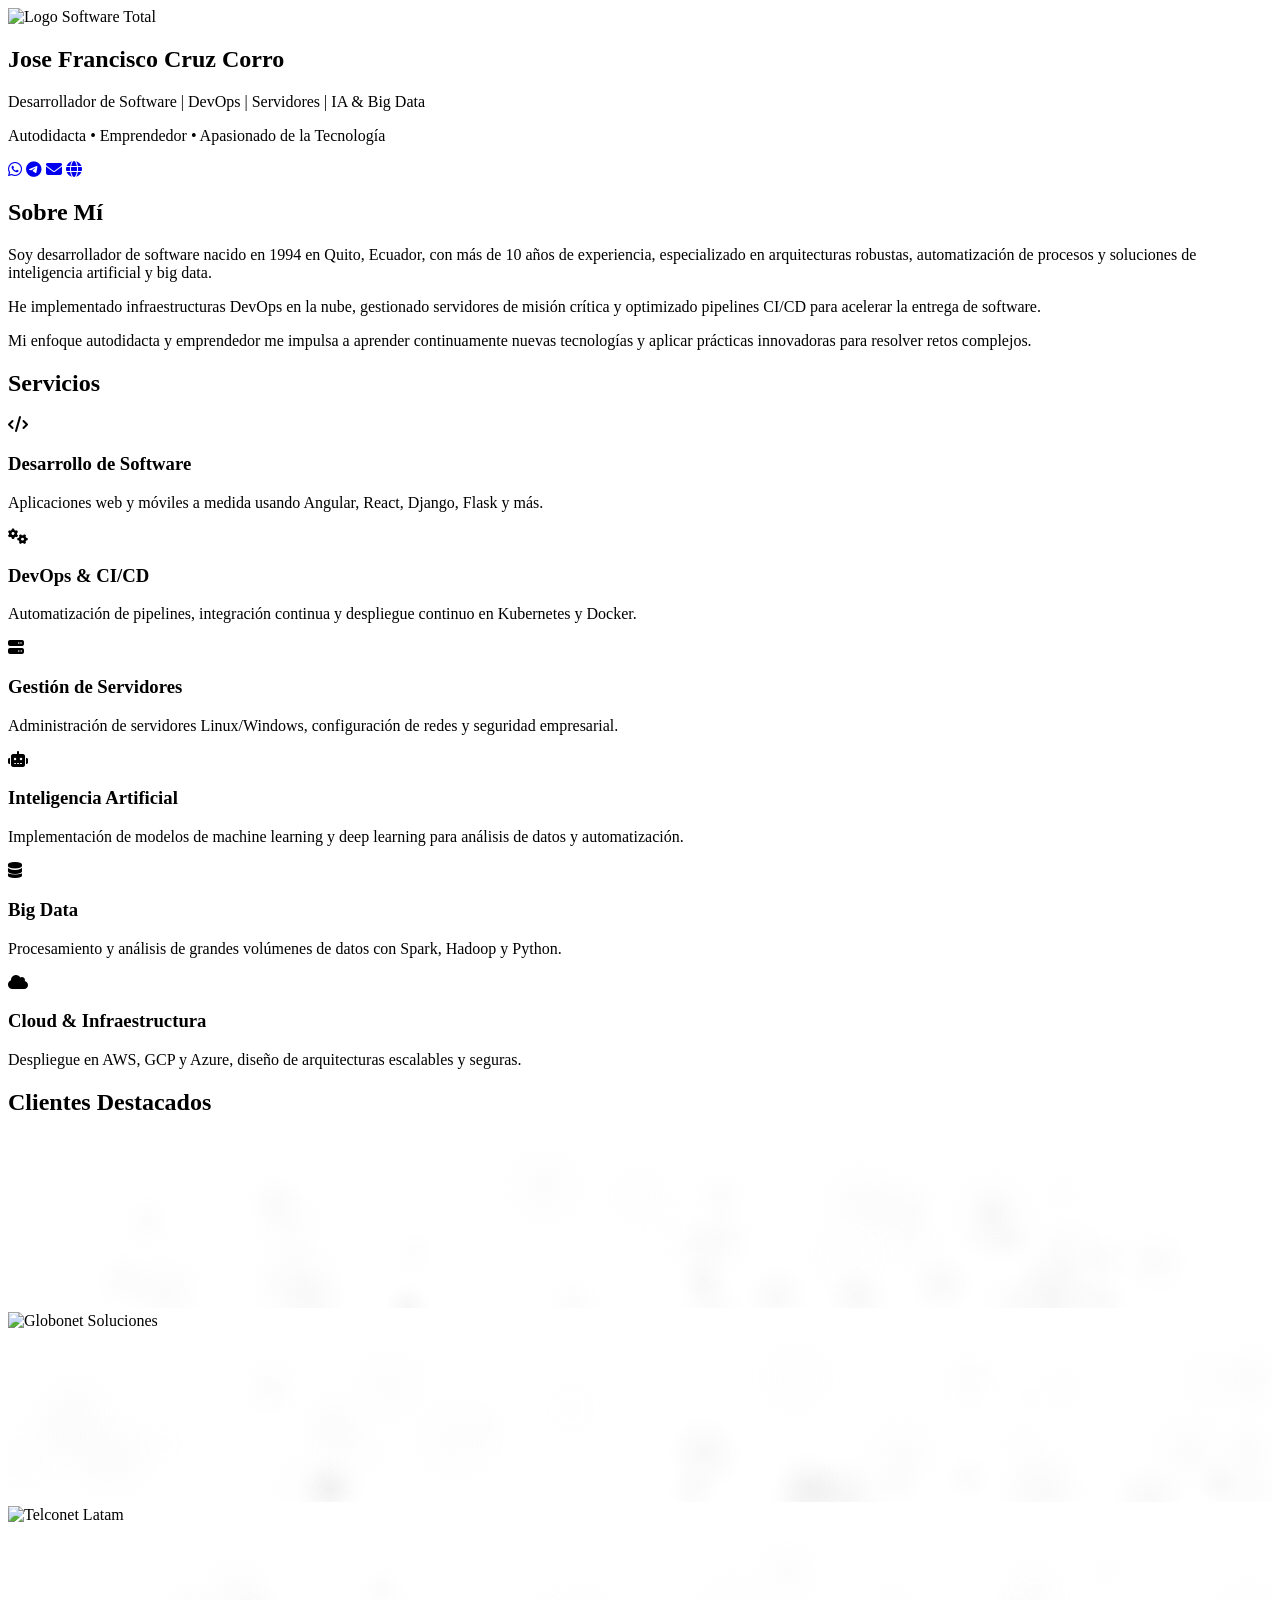
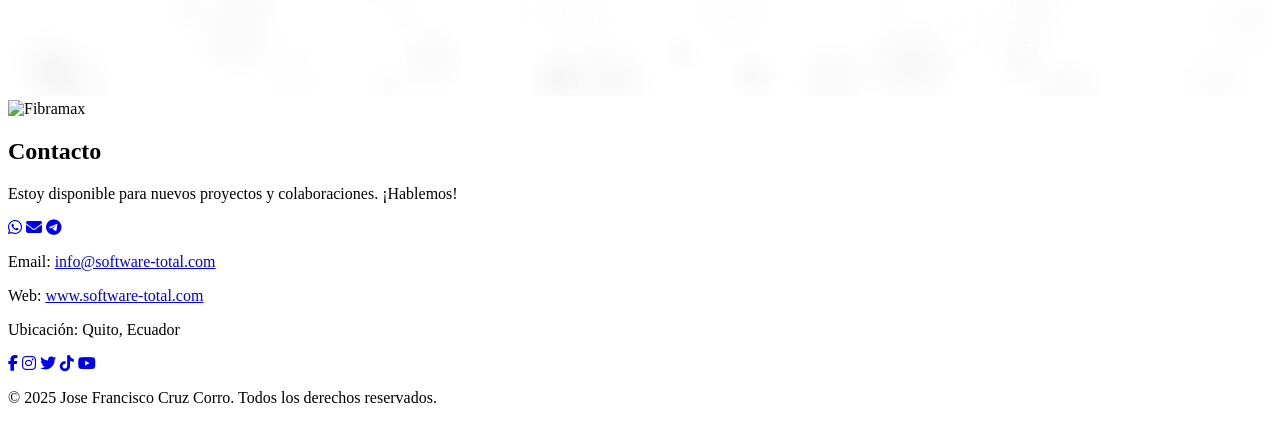
==== commit 03168e7c: "actualizacion" ====
--- a/index.html
+++ b/index.html
@@ -89,15 +89,15 @@
       <div class="grid grid-cols-1 md:grid-cols-3 gap-8">
         <div class="relative smoke-container">
           <canvas class="smoke-canvas absolute inset-0"></canvas>
-          <img src="https://logo.clearbit.com/globonetsoluciones.com" alt="Globonet Soluciones" class="mx-auto h-24 object-contain" onload="this.previousElementSibling.style.display='none'">
+          <img src="https://mayasoft.ec/img/default/logo.jpg" alt="Globonet Soluciones" class="mx-auto h-24 object-contain" onload="this.previousElementSibling.style.display='none'">
         </div>
         <div class="relative smoke-container">
           <canvas class="smoke-canvas absolute inset-0"></canvas>
-          <img src="https://logo.clearbit.com/telconet.net" alt="Telconet Latam" class="mx-auto h-24 object-contain" onload="this.previousElementSibling.style.display='none'">
+          <img src="https://www.telconet.net/images/tn/logo-telconetlatam.png" alt="Telconet Latam" class="mx-auto h-24 object-contain" onload="this.previousElementSibling.style.display='none'">
         </div>
         <div class="relative smoke-container">
           <canvas class="smoke-canvas absolute inset-0"></canvas>
-          <img src="https://logo.clearbit.com/fibramax.ec" alt="Fibramax" class="mx-auto h-24 object-contain" onload="this.previousElementSibling.style.display='none'">
+          <img src="https://fibramax.ec/wp-content/uploads/2021/01/LOGORGB.png" alt="Fibramax" class="mx-auto h-24 object-contain" onload="this.previousElementSibling.style.display='none'">
         </div>
       </div>
     </div>
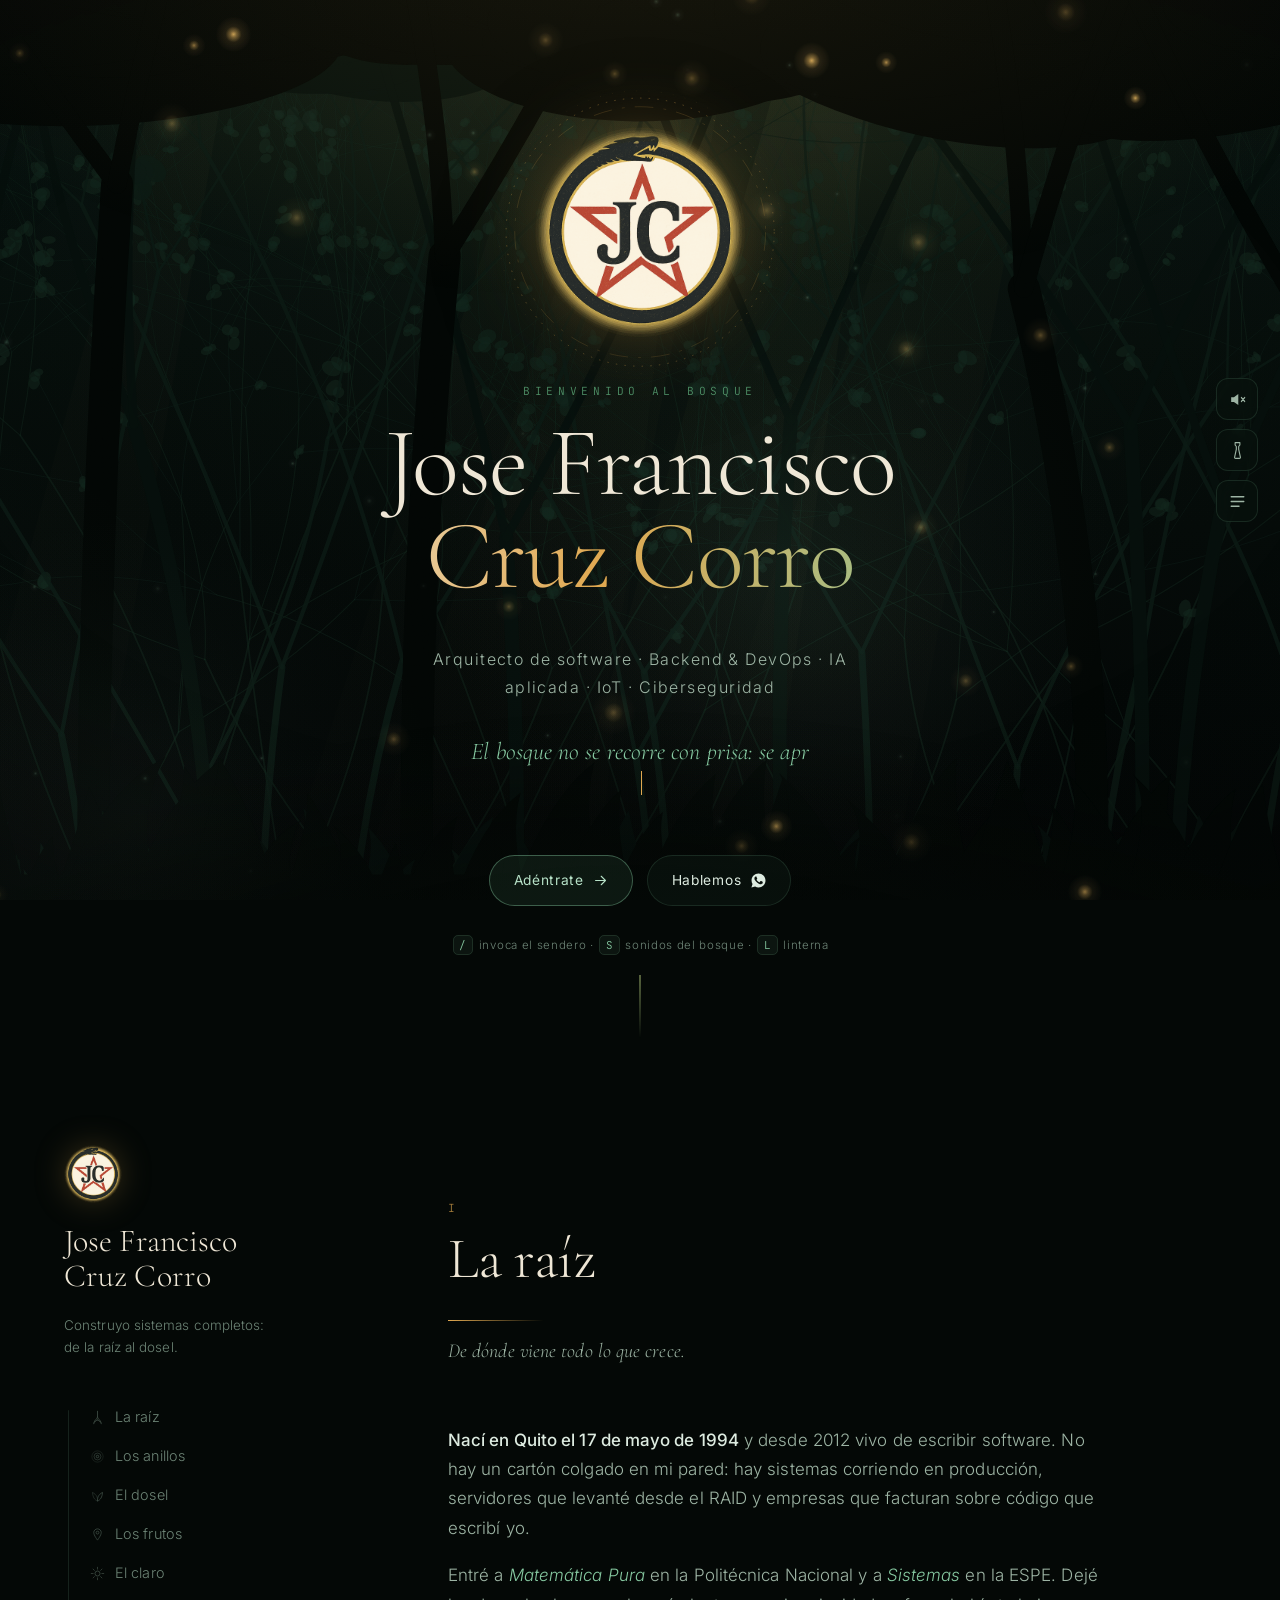
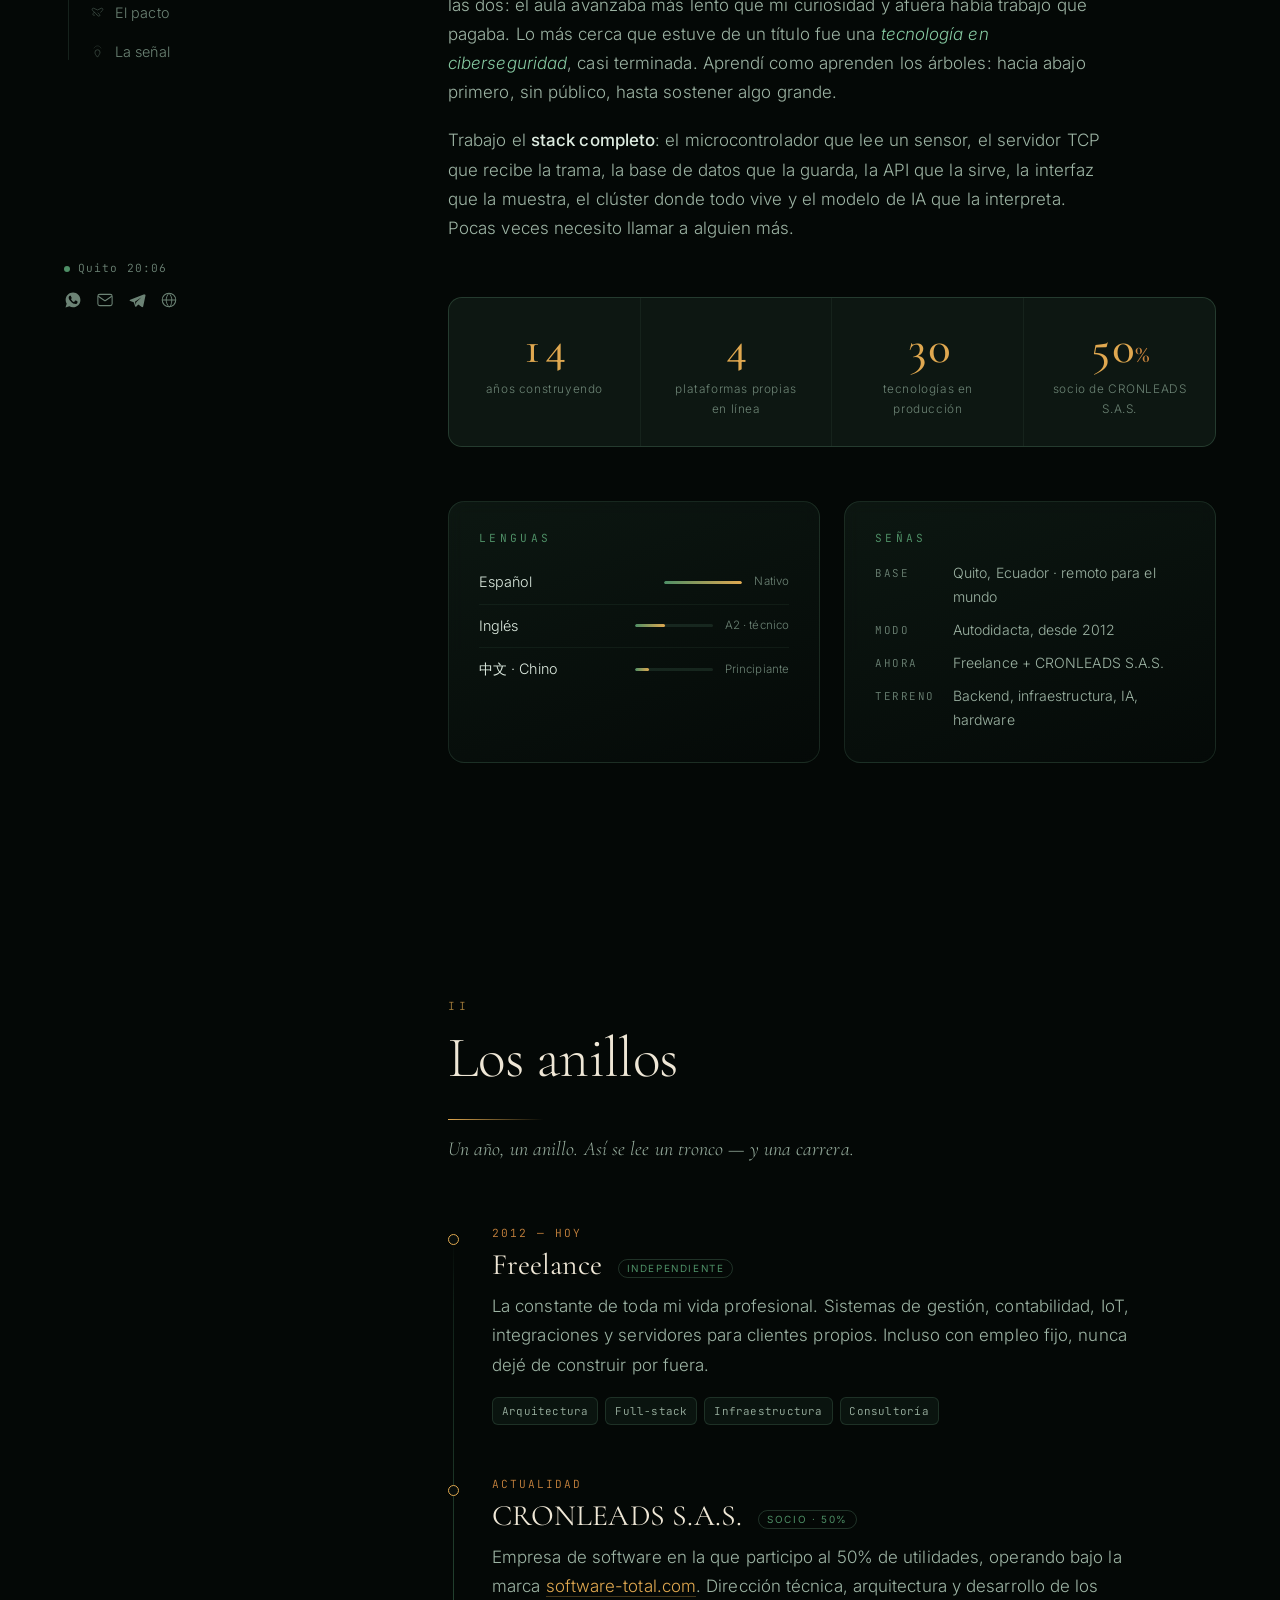
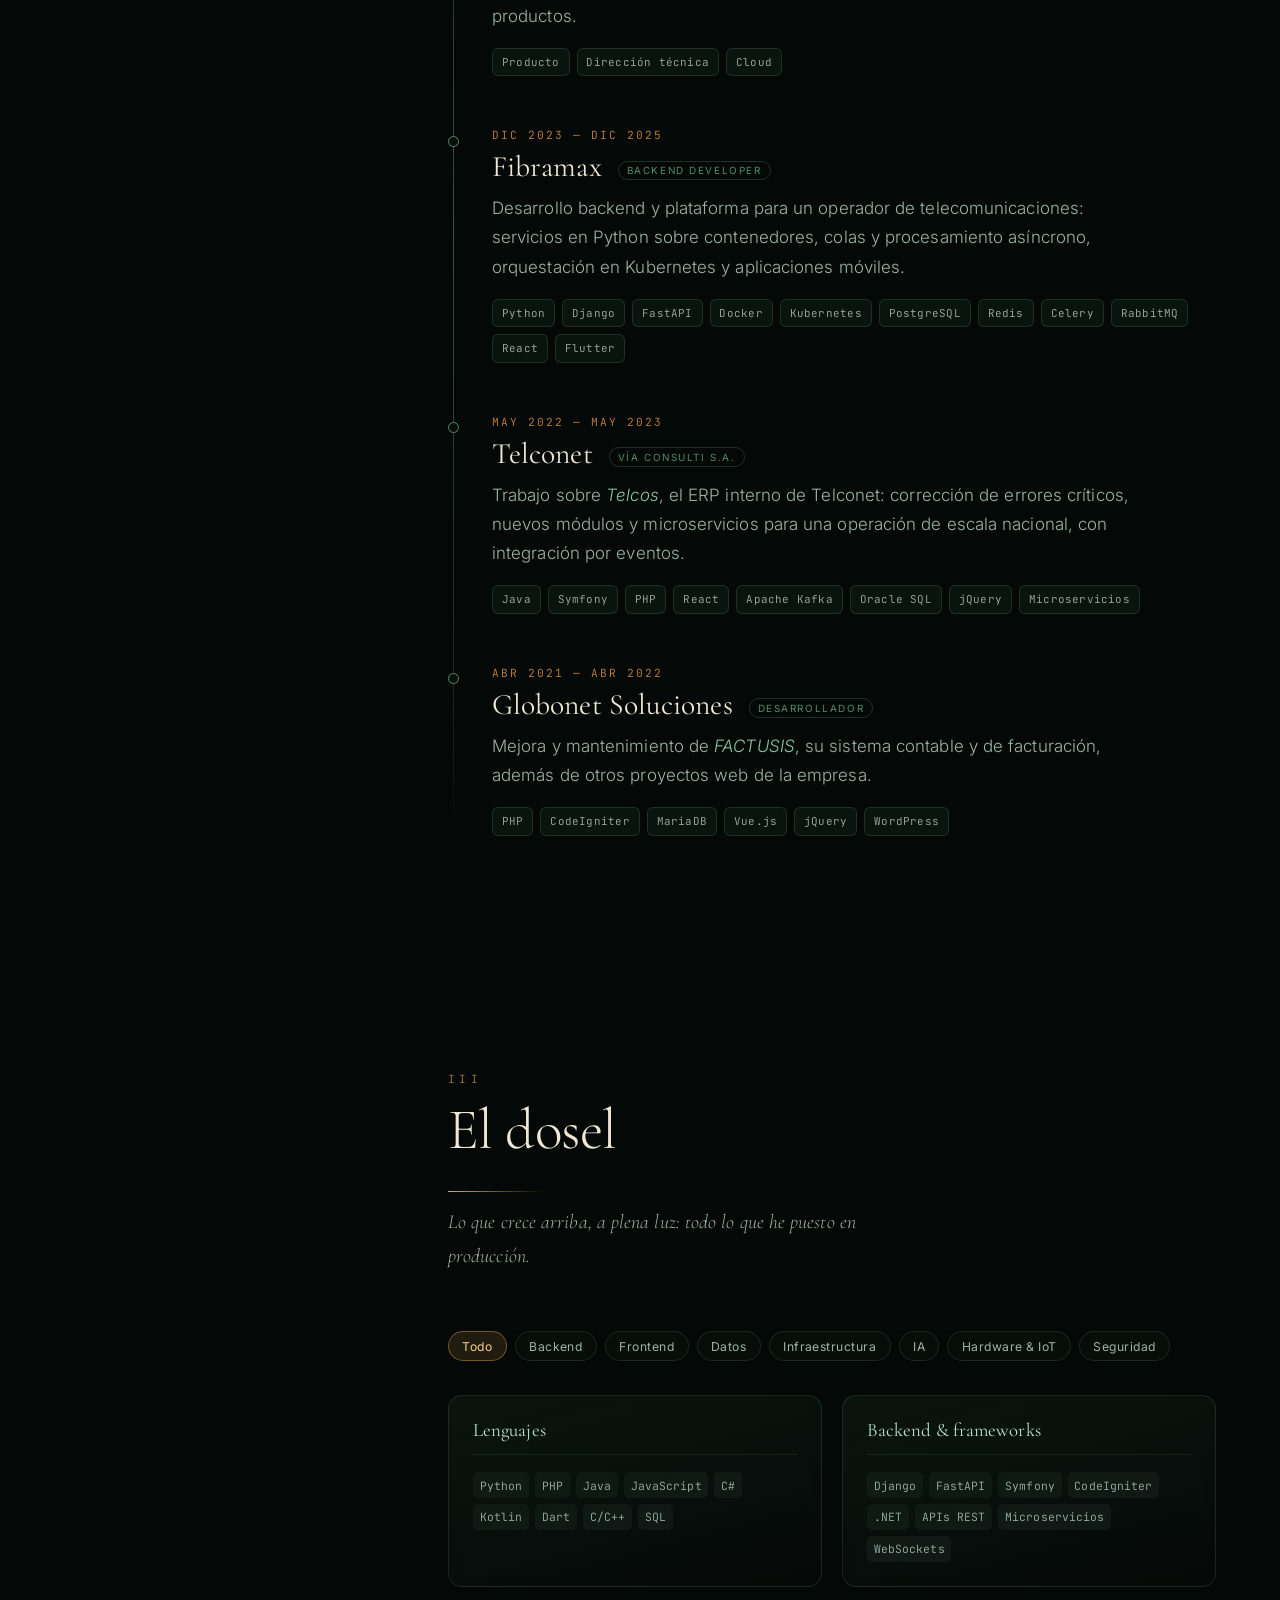
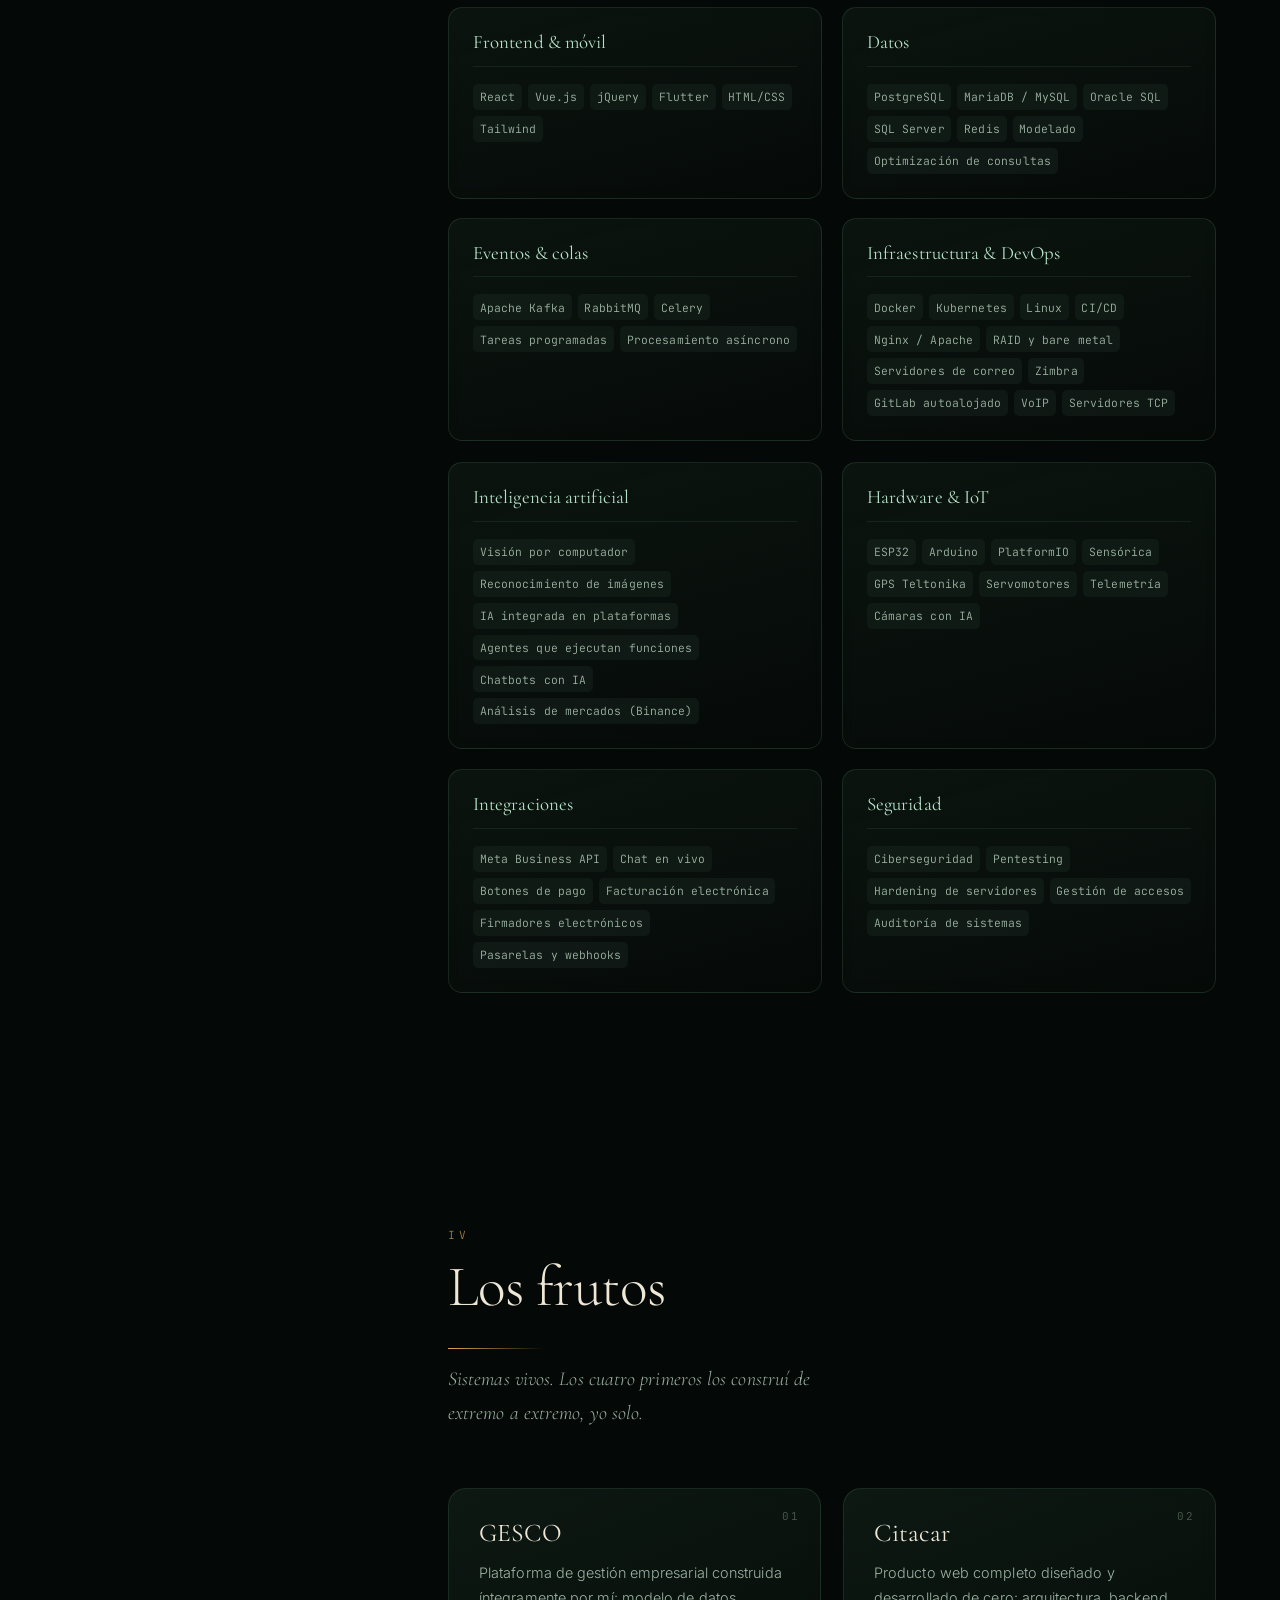
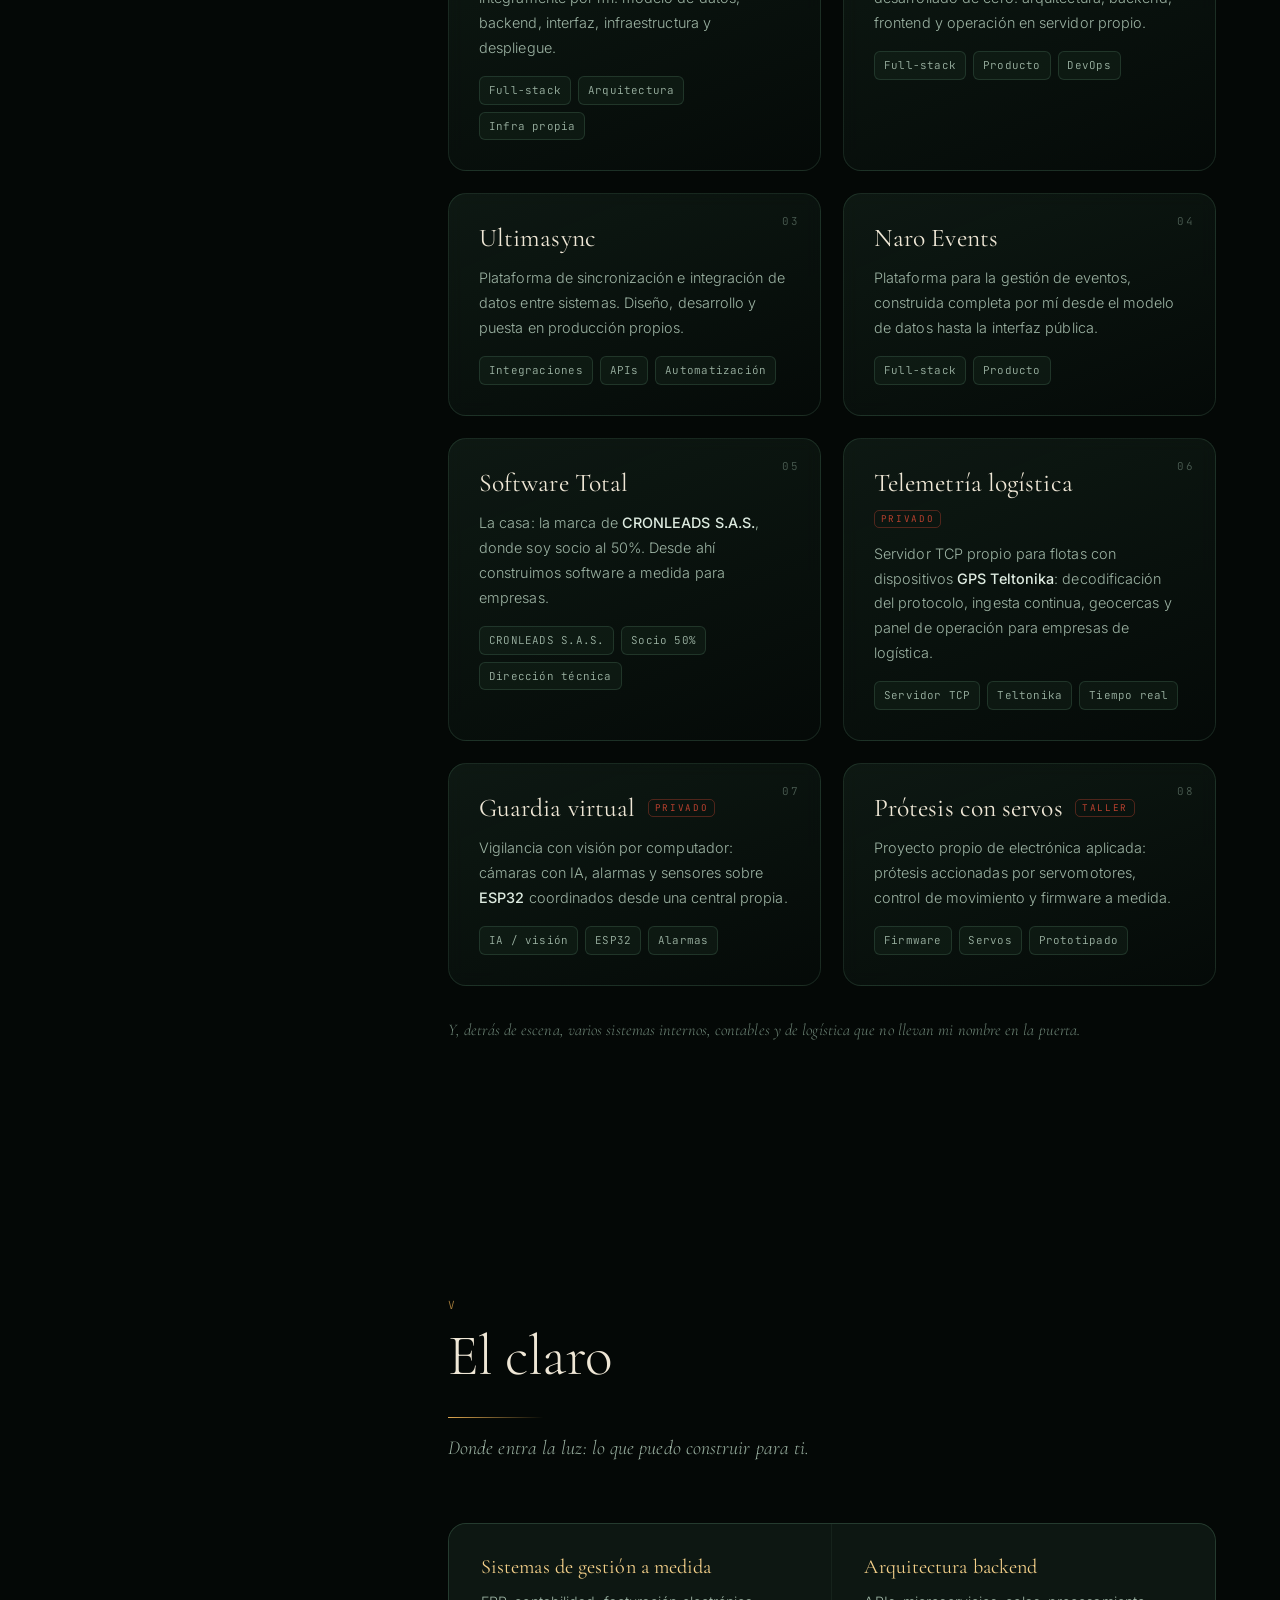
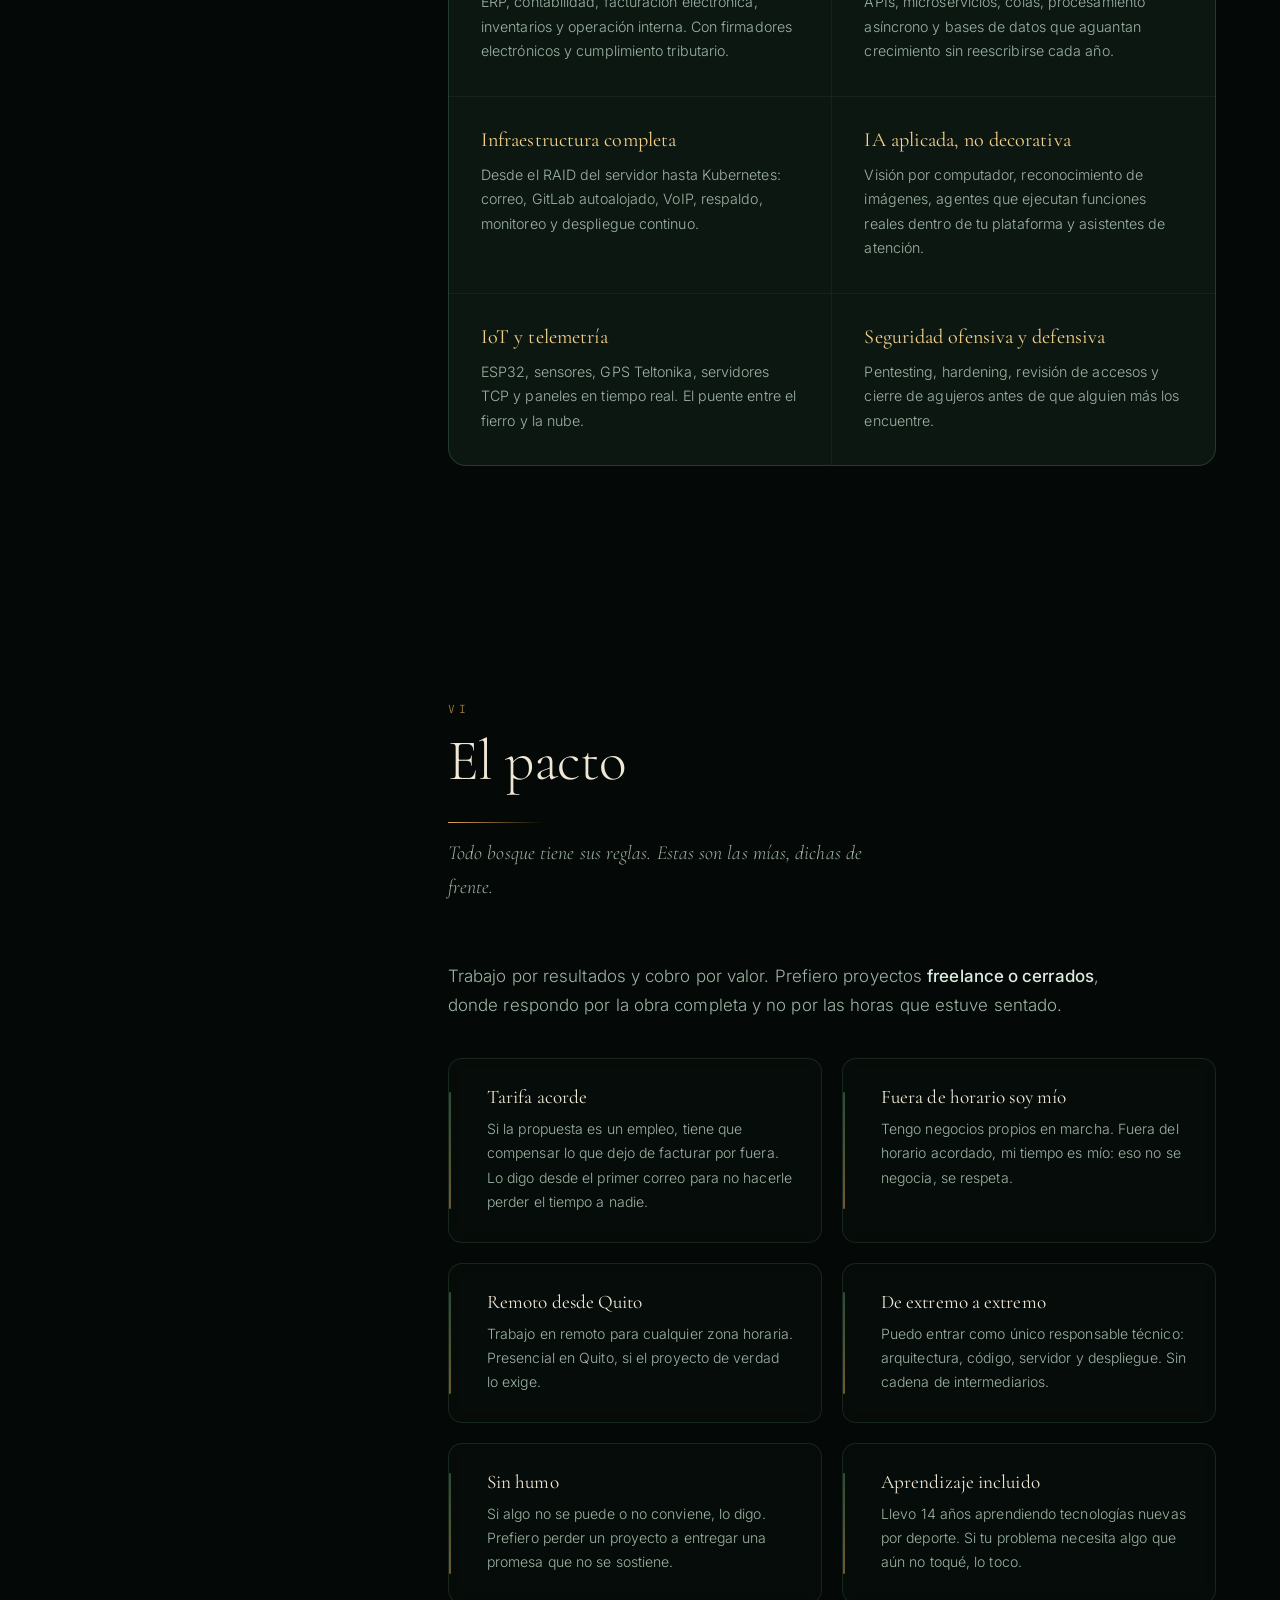
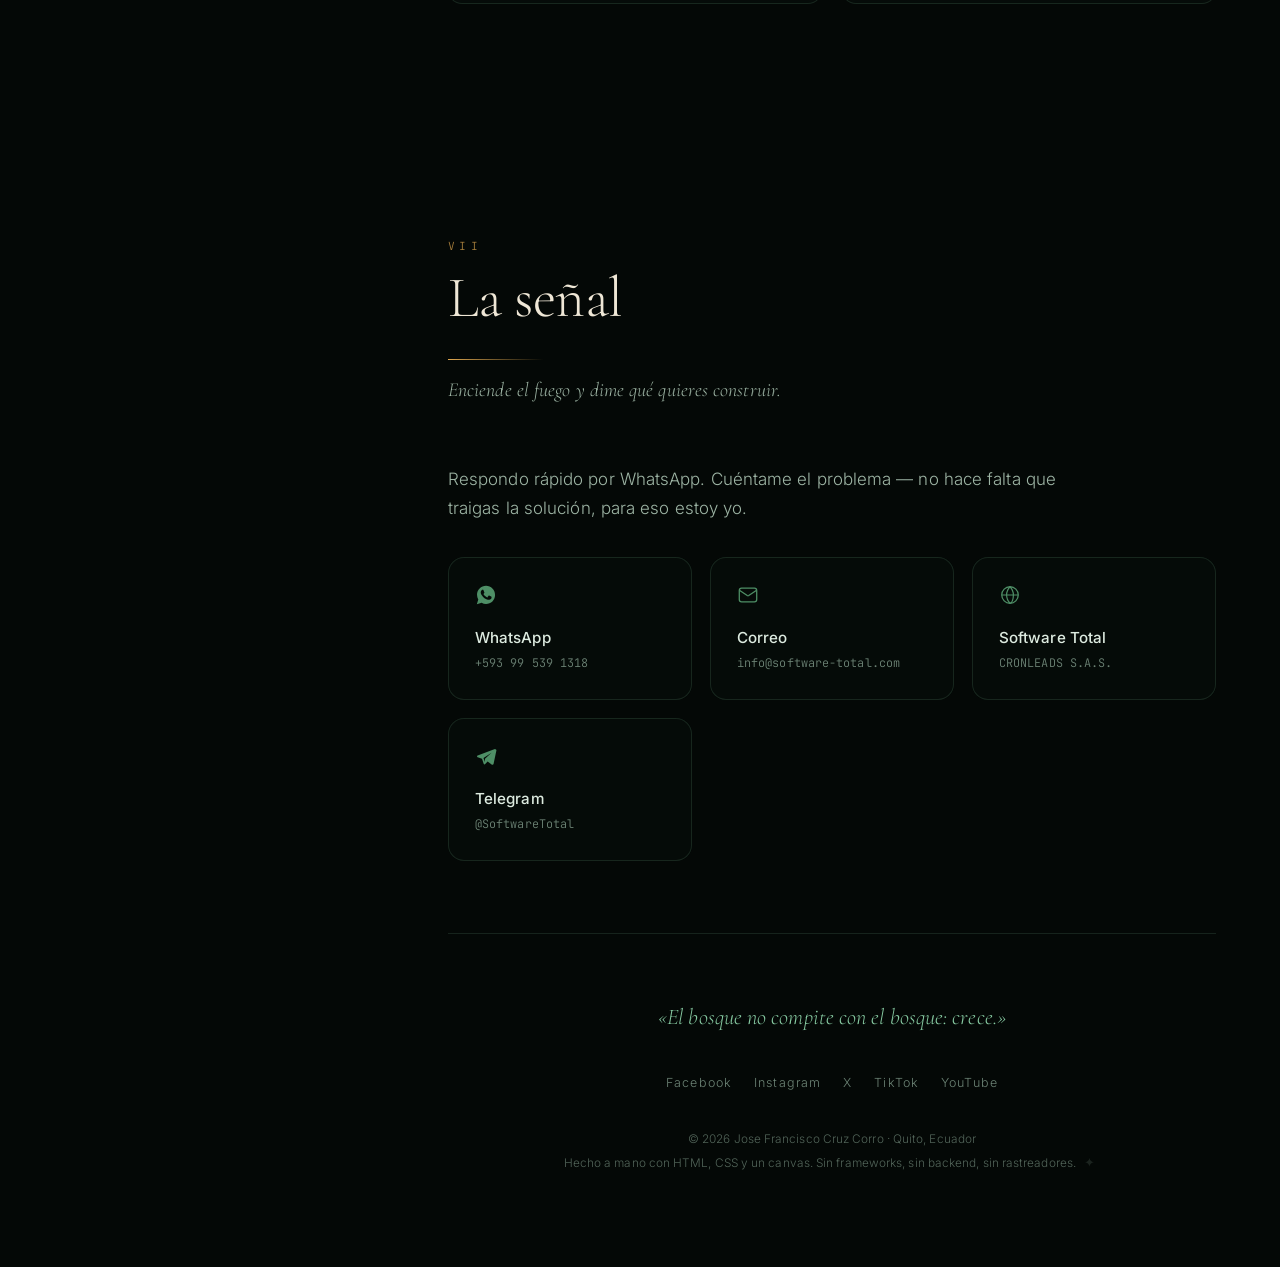
==== commit dde23efe: "sa" ====
--- a/index.html
+++ b/index.html
@@ -1,184 +1,528 @@
 <!DOCTYPE html>
 <html lang="es">
 <head>
-  <meta charset="UTF-8">
-  <meta name="viewport" content="width=device-width, initial-scale=1.0">
-  <title>Jose Francisco Cruz Corro - Portfolio</title>
-  <script src="https://cdn.tailwindcss.com"></script>
-  <link rel="icon" href="https://minio.gesco.ec/software-total/images/logo-redondo.png" type="image/png">
-  <link rel="stylesheet" href="https://cdnjs.cloudflare.com/ajax/libs/font-awesome/6.4.0/css/all.min.css" crossorigin="anonymous" referrerpolicy="no-referrer" />
-  <style>
-    .smoke-canvas { z-index: 10; }
-    .smoke-container img { z-index: 20; position: relative; }
-  </style>
+<meta charset="UTF-8">
+<meta name="viewport" content="width=device-width, initial-scale=1, viewport-fit=cover">
+<title>Jose Francisco Cruz Corro — Arquitecto de software, DevOps e IA</title>
+
+<meta name="description" content="Jose Francisco Cruz Corro. Desarrollador autodidacta de Quito, Ecuador. Backend, DevOps, IA aplicada, IoT y ciberseguridad. Más de una década construyendo sistemas de extremo a extremo.">
+<meta name="author" content="Jose Francisco Cruz Corro">
+<meta name="theme-color" content="#060b09">
+<link rel="canonical" href="https://josefranciscocruzcorro.github.io/">
+
+<meta property="og:type" content="website">
+<meta property="og:locale" content="es_EC">
+<meta property="og:site_name" content="Jose Francisco Cruz Corro">
+<meta property="og:title" content="Jose Francisco Cruz Corro — Arquitecto de software, DevOps e IA">
+<meta property="og:description" content="Un bosque profundo de sistemas: backend, infraestructura, IA aplicada, IoT y ciberseguridad. Quito, Ecuador.">
+<meta property="og:url" content="https://josefranciscocruzcorro.github.io/">
+<meta property="og:image" content="https://josefranciscocruzcorro.github.io/assets/img/og-image.png">
+<meta property="og:image:width" content="1200">
+<meta property="og:image:height" content="630">
+<meta name="twitter:card" content="summary_large_image">
+<meta name="twitter:title" content="Jose Francisco Cruz Corro — Arquitecto de software, DevOps e IA">
+<meta name="twitter:description" content="Un bosque profundo de sistemas: backend, infraestructura, IA aplicada, IoT y ciberseguridad.">
+<meta name="twitter:image" content="https://josefranciscocruzcorro.github.io/assets/img/og-image.png">
+
+<link rel="icon" href="favicon.ico" sizes="any">
+<link rel="icon" href="assets/img/emblema-192.png" type="image/png">
+<link rel="apple-touch-icon" href="assets/img/apple-touch-icon.png">
+
+<link rel="preconnect" href="https://fonts.googleapis.com">
+<link rel="preconnect" href="https://fonts.gstatic.com" crossorigin>
+<link rel="preload" as="image" href="assets/img/emblema.png">
+<link href="https://fonts.googleapis.com/css2?family=Cormorant+Garamond:ital,wght@0,300;0,500;0,600;1,300;1,500&family=Inter:wght@300;400;500;600&family=JetBrains+Mono:wght@400;500&display=swap" rel="stylesheet">
+<link rel="stylesheet" href="assets/css/bosque.css">
+
+<script type="application/ld+json">
+{
+  "@context": "https://schema.org",
+  "@type": "Person",
+  "name": "Jose Francisco Cruz Corro",
+  "alternateName": "JC",
+  "url": "https://josefranciscocruzcorro.github.io/",
+  "image": "https://josefranciscocruzcorro.github.io/assets/img/emblema.png",
+  "jobTitle": "Arquitecto de software · Backend & DevOps · IA aplicada",
+  "birthDate": "1994-05-17",
+  "nationality": "Ecuatoriana",
+  "telephone": "+593995391318",
+  "knowsLanguage": ["es", "en", "zh"],
+  "address": { "@type": "PostalAddress", "addressLocality": "Quito", "addressCountry": "EC" },
+  "worksFor": { "@type": "Organization", "name": "CRONLEADS S.A.S.", "url": "https://software-total.com" },
+  "knowsAbout": ["Python","Django","FastAPI","PHP","Symfony","Java","React","Kubernetes","Docker","PostgreSQL","Apache Kafka","Inteligencia artificial","IoT","ESP32","Ciberseguridad","Pentesting","DevOps"],
+  "sameAs": [
+    "https://software-total.com",
+    "https://www.facebook.com/profile.php?id=61574821014389",
+    "https://www.instagram.com/software2025total",
+    "https://x.com/software2025t",
+    "https://www.youtube.com/@SoftwareTotal2025"
+  ]
+}
+</script>
 </head>
-<body class="bg-gray-100 text-gray-800">
-    <!-- Hero -->
-    <section class="relative h-screen bg-cover bg-center" style="background-image: url('https://picsum.photos/1200/800?random=1')">
-      <div class="absolute inset-0 bg-black bg-opacity-60"></div>
-      <div class="container mx-auto h-full flex flex-col justify-center items-center relative z-10 text-center px-4">
-        <img src="https://minio.gesco.ec/software-total/images/logo-redondo.png" alt="Logo Software Total" class="w-32 h-32 mb-4 animate-pulse">
-        <h1 class="text-5xl font-bold text-white mb-4">Jose Francisco Cruz Corro</h1>
-        <p class="text-xl text-gray-200 mb-6">Desarrollador de Software | DevOps | Servidores | IA & Big Data</p>
-        <p class="text-md text-gray-300 italic mb-8">Autodidacta • Emprendedor • Apasionado de la Tecnología</p>
-        <div class="flex space-x-4">
-          <a href="https://wa.me/593995391318" class="text-white text-2xl hover:text-green-400 transition"><i class="fab fa-whatsapp"></i></a>
-          <a href="https://t.me/SoftwareTotal" class="text-white text-2xl hover:text-blue-400 transition"><i class="fab fa-telegram"></i></a>
-          <a href="mailto:info@software-total.com" class="text-white text-2xl hover:text-red-400 transition"><i class="fas fa-envelope"></i></a>
-          <a href="https://www.software-total.com" class="text-white text-2xl hover:text-yellow-400 transition"><i class="fas fa-globe"></i></a>
-        </div>
-      </div>
-    </section>
-
-  <!-- Sobre Mi -->
-  <section id="about" class="py-16 bg-white">
-    <div class="container mx-auto px-4">
-      <h2 class="text-4xl font-bold text-center mb-8">Sobre Mí</h2>
-      <div class="max-w-3xl mx-auto text-lg text-gray-700 space-y-4">
-        <p>Soy desarrollador de software nacido en 1994 en Quito, Ecuador, con más de 10 años de experiencia, especializado en arquitecturas robustas, automatización de procesos y soluciones de inteligencia artificial y big data.</p>
-        <p>He implementado infraestructuras DevOps en la nube, gestionado servidores de misión crítica y optimizado pipelines CI/CD para acelerar la entrega de software.</p>
-        <p>Mi enfoque autodidacta y emprendedor me impulsa a aprender continuamente nuevas tecnologías y aplicar prácticas innovadoras para resolver retos complejos.</p>
-      </div>
+
+<body>
+<a class="saltar" href="#raiz">Saltar al contenido</a>
+
+<canvas id="bosque" aria-hidden="true"></canvas>
+<div class="atmosfera" aria-hidden="true"></div>
+<div class="grano" aria-hidden="true"></div>
+<div class="linterna" id="linterna" aria-hidden="true"></div>
+
+<svg class="sprite" aria-hidden="true" focusable="false" xmlns="http://www.w3.org/2000/svg">
+  <symbol id="g-raiz" viewBox="0 0 24 24"><path d="M12 2v9m0 0c0 3-3 4-4.5 6.5C6.3 19.5 6 21 6 22m6-11c0 3 3 4 4.5 6.5C17.7 19.5 18 21 18 22m-6-6c-1.6 1-3.4 1.4-4.8 3.6M12 16c1.6 1 3.4 1.4 4.8 3.6" fill="none" stroke="currentColor" stroke-width="1.4" stroke-linecap="round"/></symbol>
+  <symbol id="g-anillos" viewBox="0 0 24 24"><circle cx="12" cy="12" r="2" fill="none" stroke="currentColor" stroke-width="1.4"/><circle cx="12" cy="12" r="5.5" fill="none" stroke="currentColor" stroke-width="1.2" opacity=".8"/><circle cx="12" cy="12" r="9" fill="none" stroke="currentColor" stroke-width="1" opacity=".55"/></symbol>
+  <symbol id="g-dosel" viewBox="0 0 24 24"><path d="M12 21c0-6 1-10 8-14-.5 8-3.5 12-8 14Z" fill="none" stroke="currentColor" stroke-width="1.3" stroke-linejoin="round"/><path d="M12 21C12 15 11 11 4 7c.5 8 3.5 12 8 14Z" fill="none" stroke="currentColor" stroke-width="1.3" stroke-linejoin="round" opacity=".6"/></symbol>
+  <symbol id="g-obras" viewBox="0 0 24 24"><path d="M12 3c3.3 0 6 2.5 6 5.8 0 4.4-6 12.2-6 12.2S6 13.2 6 8.8C6 5.5 8.7 3 12 3Z" fill="none" stroke="currentColor" stroke-width="1.3"/><circle cx="12" cy="9" r="2.3" fill="none" stroke="currentColor" stroke-width="1.3"/></symbol>
+  <symbol id="g-claro" viewBox="0 0 24 24"><circle cx="12" cy="12" r="4" fill="none" stroke="currentColor" stroke-width="1.4"/><path d="M12 2v3M12 19v3M2 12h3M19 12h3M4.9 4.9 7 7M17 17l2.1 2.1M19.1 4.9 17 7M7 17l-2.1 2.1" stroke="currentColor" stroke-width="1.2" stroke-linecap="round"/></symbol>
+  <symbol id="g-pacto" viewBox="0 0 24 24"><path d="M7 11.5 4 8.5C2.5 7 4 4.2 6 5.2L12 8l6-2.8c2-1 3.5 1.8 2 3.3l-3 3M7 11.5l3.5 3.5M7 11.5l-2 2.2c-1.3 1.5.6 3.8 2.2 2.7M10.5 15l2.6 2.6c1.4 1.4 3.6-.7 2.3-2.3L13 12.7" fill="none" stroke="currentColor" stroke-width="1.3" stroke-linecap="round" stroke-linejoin="round"/></symbol>
+  <symbol id="g-senal" viewBox="0 0 24 24"><path d="M12 21c-2.5-3-4-5-4-7.5A4 4 0 0 1 16 13c0 2.5-1.5 4.5-4 8Z" fill="none" stroke="currentColor" stroke-width="1.3"/><path d="M6.5 6.5C7.8 4.4 9.8 3 12 3s4.2 1.4 5.5 3.5" fill="none" stroke="currentColor" stroke-width="1.2" stroke-linecap="round" opacity=".6"/></symbol>
+  <symbol id="g-wsp" viewBox="0 0 24 24"><path d="M12.04 2C6.6 2 2.2 6.4 2.2 11.84c0 1.86.5 3.6 1.37 5.1L2 22l5.2-1.52a9.78 9.78 0 0 0 4.84 1.27h.01c5.43 0 9.84-4.4 9.84-9.84C21.9 6.4 17.48 2 12.04 2Zm5.76 13.9c-.24.68-1.4 1.3-1.94 1.35-.5.05-1.13.07-1.82-.11a16.6 16.6 0 0 1-1.65-.61c-2.9-1.25-4.8-4.17-4.95-4.37-.14-.2-1.18-1.57-1.18-3s.75-2.13 1.02-2.42c.27-.29.58-.36.78-.36l.56.01c.18.01.42-.7.66.5.24.58.82 2 .89 2.14.07.15.12.32.02.51-.1.2-.15.32-.29.49l-.44.51c-.15.14-.3.3-.13.6.17.29.76 1.25 1.63 2.03 1.12 1 2.06 1.3 2.35 1.45.29.15.46.12.63-.7.17-.2.72-.85.91-1.14.2-.29.39-.24.66-.14.27.1 1.7.8 1.99.95.29.14.48.22.55.34.07.12.07.7-.17 1.38Z" fill="currentColor"/></symbol>
+  <symbol id="g-mail" viewBox="0 0 24 24"><rect x="2.5" y="4.5" width="19" height="15" rx="2.5" fill="none" stroke="currentColor" stroke-width="1.4"/><path d="m3 7 8.2 5.6a1.5 1.5 0 0 0 1.6 0L21 7" fill="none" stroke="currentColor" stroke-width="1.4"/></symbol>
+  <symbol id="g-web" viewBox="0 0 24 24"><circle cx="12" cy="12" r="9" fill="none" stroke="currentColor" stroke-width="1.4"/><path d="M3 12h18M12 3c2.5 2.6 3.7 5.6 3.7 9S14.5 21.4 12 21c-2.5-2.6-3.7-5.6-3.7-9S9.5 5.6 12 3Z" fill="none" stroke="currentColor" stroke-width="1.3"/></symbol>
+  <symbol id="g-tg" viewBox="0 0 24 24"><path d="M21.7 4.3 2.9 11.5c-.9.35-.87 1.63.04 1.94l4.7 1.6 1.8 5.4c.25.75 1.2.95 1.73.37l2.6-2.85 4.7 3.45c.66.48 1.6.12 1.77-.68l3.1-14.6c.2-.9-.7-1.65-1.54-1.33ZM9.3 14.3l8.7-5.9-7.1 6.7-.3 3.4-1.3-4.2Z" fill="currentColor"/></symbol>
+  <symbol id="g-flecha" viewBox="0 0 24 24"><path d="M5 12h13m-5-6 6 6-6 6" fill="none" stroke="currentColor" stroke-width="1.5" stroke-linecap="round" stroke-linejoin="round"/></symbol>
+  <symbol id="g-ext" viewBox="0 0 24 24"><path d="M14 4h6v6M20 4 11 13M18 14v5a1.6 1.6 0 0 1-1.6 1.6H5.6A1.6 1.6 0 0 1 4 19V8.2A1.6 1.6 0 0 1 5.6 6.6H10" fill="none" stroke="currentColor" stroke-width="1.5" stroke-linecap="round" stroke-linejoin="round"/></symbol>
+</svg>
+
+<!-- ═══════════════ EL UMBRAL ═══════════════ -->
+<section class="portal" id="portal">
+  <div class="portal__in">
+
+    <div class="emblema" id="emblema" title="Toca el sello">
+      <svg class="emblema__runas" viewBox="0 0 400 400" aria-hidden="true">
+        <circle class="anillo anillo--1" cx="200" cy="200" r="186" fill="none" stroke="currentColor" stroke-width="1" stroke-dasharray="2 10"/>
+        <circle class="anillo anillo--2" cx="200" cy="200" r="174" fill="none" stroke="currentColor" stroke-width=".7" stroke-dasharray="26 14 4 14"/>
+        <circle class="anillo anillo--3" cx="200" cy="200" r="196" fill="none" stroke="currentColor" stroke-width=".6" stroke-dasharray="1 16"/>
+      </svg>
+      <img src="assets/img/emblema.png" width="560" height="560" alt="Sello personal de Jose Francisco Cruz Corro: un ouróboros que rodea una estrella de cinco puntas con el monograma JC" fetchpriority="high">
     </div>
-  </section>
-
-  <!-- Servicios -->
-  <section id="services" class="py-16 bg-gray-50">
-    <div class="container mx-auto px-4">
-      <h2 class="text-4xl font-bold text-center mb-12">Servicios</h2>
-      <div class="grid grid-cols-1 md:grid-cols-3 gap-8">
-        <!-- Tarjetas de servicios -->
-        <div class="bg-white p-6 rounded-xl shadow-lg hover:shadow-2xl transform hover:-translate-y-2 transition">
-          <div class="text-5xl text-indigo-500 mb-4 text-center"><i class="fas fa-code"></i></div>
-          <h3 class="text-2xl font-semibold mb-2 text-center">Desarrollo de Software</h3>
-          <p class="text-gray-600 text-center">Aplicaciones web y móviles a medida usando Angular, React, Django, Flask y más.</p>
-        </div>
-        <div class="bg-white p-6 rounded-xl shadow-lg hover:shadow-2xl transform hover:-translate-y-2 transition">
-          <div class="text-5xl text-green-500 mb-4 text-center"><i class="fas fa-cogs"></i></div>
-          <h3 class="text-2xl font-semibold mb-2 text-center">DevOps & CI/CD</h3>
-          <p class="text-gray-600 text-center">Automatización de pipelines, integración continua y despliegue continuo en Kubernetes y Docker.</p>
-        </div>
-        <div class="bg-white p-6 rounded-xl shadow-lg hover:shadow-2xl transform hover:-translate-y-2 transition">
-          <div class="text-5xl text-blue-500 mb-4 text-center"><i class="fas fa-server"></i></div>
-          <h3 class="text-2xl font-semibold mb-2 text-center">Gestión de Servidores</h3>
-          <p class="text-gray-600 text-center">Administración de servidores Linux/Windows, configuración de redes y seguridad empresarial.</p>
-        </div>
-        <div class="bg-white p-6 rounded-xl shadow-lg hover:shadow-2xl transform hover:-translate-y-2 transition">
-          <div class="text-5xl text-yellow-500 mb-4 text-center"><i class="fas fa-robot"></i></div>
-          <h3 class="text-2xl font-semibold mb-2 text-center">Inteligencia Artificial</h3>
-          <p class="text-gray-600 text-center">Implementación de modelos de machine learning y deep learning para análisis de datos y automatización.</p>
-        </div>
-        <div class="bg-white p-6 rounded-xl shadow-lg hover:shadow-2xl transform hover:-translate-y-2 transition">
-          <div class="text-5xl text-purple-500 mb-4 text-center"><i class="fas fa-database"></i></div>
-          <h3 class="text-2xl font-semibold mb-2 text-center">Big Data</h3>
-          <p class="text-gray-600 text-center">Procesamiento y análisis de grandes volúmenes de datos con Spark, Hadoop y Python.</p>
-        </div>
-        <div class="bg-white p-6 rounded-xl shadow-lg hover:shadow-2xl transform hover:-translate-y-2 transition">
-          <div class="text-5xl text-red-500 mb-4 text-center"><i class="fas fa-cloud"></i></div>
-          <h3 class="text-2xl font-semibold mb-2 text-center">Cloud & Infraestructura</h3>
-          <p class="text-gray-600 text-center">Despliegue en AWS, GCP y Azure, diseño de arquitecturas escalables y seguras.</p>
-        </div>
-      </div>
+
+    <p class="portal__sobre">Bienvenido al bosque</p>
+    <h1 class="portal__nombre"><span>Jose Francisco</span><span>Cruz Corro</span></h1>
+    <p class="portal__rol">Arquitecto de software · Backend &amp; DevOps · IA aplicada · IoT · Ciberseguridad</p>
+
+    <p class="susurro" aria-live="polite"><span class="susurro__txt" id="susurro"></span><span class="susurro__cursor" aria-hidden="true"></span></p>
+
+    <div class="portal__acciones">
+      <a class="btn btn--savia" href="#raiz" data-scroll>Adéntrate<svg aria-hidden="true"><use href="#g-flecha"/></svg></a>
+      <a class="btn" href="https://wa.me/593995391318?text=Hola%20Jose%2C%20vi%20tu%20sitio%20y%20quiero%20conversar%20un%20proyecto" target="_blank" rel="noopener">Hablemos<svg aria-hidden="true"><use href="#g-wsp"/></svg></a>
     </div>
-  </section>
-
-  <!-- Clientes Destacados -->
-  <section id="clients" class="py-16 bg-white">
-    <div class="container mx-auto px-4">
-      <h2 class="text-4xl font-bold text-center mb-12">Clientes Destacados</h2>
-      <div class="grid grid-cols-1 md:grid-cols-3 gap-8">
-        <div class="relative smoke-container">
-          <canvas class="smoke-canvas absolute inset-0"></canvas>
-          <img src="https://mayasoft.ec/img/default/logo.jpg" alt="Globonet Soluciones" class="mx-auto h-24 object-contain" onload="this.previousElementSibling.style.display='none'">
-        </div>
-        <div class="relative smoke-container">
-          <canvas class="smoke-canvas absolute inset-0"></canvas>
-          <img src="https://www.telconet.net/images/tn/logo-telconetlatam.png" alt="Telconet Latam" class="mx-auto h-24 object-contain" onload="this.previousElementSibling.style.display='none'">
-        </div>
-        <div class="relative smoke-container">
-          <canvas class="smoke-canvas absolute inset-0"></canvas>
-          <img src="https://fibramax.ec/wp-content/uploads/2021/01/LOGORGB.png" alt="Fibramax" class="mx-auto h-24 object-contain" onload="this.previousElementSibling.style.display='none'">
+
+    <p class="portal__pista">
+      <kbd>/</kbd> invoca el sendero · <kbd>S</kbd> sonidos del bosque · <kbd>L</kbd> linterna
+    </p>
+  </div>
+
+  <div class="portal__desc" aria-hidden="true"><span></span></div>
+</section>
+
+<!-- ═══════════════ MUNDO ═══════════════ -->
+<div class="mundo">
+
+  <aside class="rail">
+    <div class="rail__in">
+      <a class="rail__sello" href="#portal" data-scroll aria-label="Volver al umbral">
+        <img src="assets/img/emblema-192.png" width="192" height="192" alt="">
+      </a>
+      <p class="rail__nombre">Jose Francisco<br>Cruz Corro</p>
+      <p class="rail__rol">Construyo sistemas completos:<br>de la raíz al dosel.</p>
+
+      <nav class="sendero" aria-label="Secciones">
+        <span class="sendero__tallo" aria-hidden="true"><i id="savia"></i></span>
+        <a href="#raiz"    data-scroll><svg aria-hidden="true"><use href="#g-raiz"/></svg><span>La raíz</span><em>origen</em></a>
+        <a href="#anillos" data-scroll><svg aria-hidden="true"><use href="#g-anillos"/></svg><span>Los anillos</span><em>trayectoria</em></a>
+        <a href="#dosel"   data-scroll><svg aria-hidden="true"><use href="#g-dosel"/></svg><span>El dosel</span><em>arsenal</em></a>
+        <a href="#obras"   data-scroll><svg aria-hidden="true"><use href="#g-obras"/></svg><span>Los frutos</span><em>obras</em></a>
+        <a href="#claro"   data-scroll><svg aria-hidden="true"><use href="#g-claro"/></svg><span>El claro</span><em>lo que construyo</em></a>
+        <a href="#pacto"   data-scroll><svg aria-hidden="true"><use href="#g-pacto"/></svg><span>El pacto</span><em>cómo trabajo</em></a>
+        <a href="#senal"   data-scroll><svg aria-hidden="true"><use href="#g-senal"/></svg><span>La señal</span><em>contacto</em></a>
+      </nav>
+
+      <div class="rail__pie">
+        <p class="rail__reloj"><span class="punto" aria-hidden="true"></span> Quito <time id="reloj">—:—</time></p>
+        <div class="rail__redes">
+          <a href="https://wa.me/593995391318" target="_blank" rel="noopener" aria-label="WhatsApp"><svg aria-hidden="true"><use href="#g-wsp"/></svg></a>
+          <a href="mailto:info@software-total.com" aria-label="Correo"><svg aria-hidden="true"><use href="#g-mail"/></svg></a>
+          <a href="https://t.me/SoftwareTotal" target="_blank" rel="noopener" aria-label="Telegram"><svg aria-hidden="true"><use href="#g-tg"/></svg></a>
+          <a href="https://software-total.com" target="_blank" rel="noopener" aria-label="Software Total"><svg aria-hidden="true"><use href="#g-web"/></svg></a>
         </div>
       </div>
     </div>
-  </section>
-
-  <!-- Contacto -->
-  <section id="contact" class="py-16 bg-gray-50">
-    <div class="container mx-auto px-4 text-center">
-      <h2 class="text-4xl font-bold mb-8">Contacto</h2>
-      <p class="text-lg text-gray-700 mb-6">Estoy disponible para nuevos proyectos y colaboraciones. ¡Hablemos!</p>
-      <div class="flex justify-center space-x-6 mb-8">
-        <a href="https://wa.me/593995391318" class="text-green-500 text-3xl hover:text-green-600 transition"><i class="fab fa-whatsapp"></i></a>
-        <a href="mailto:info@software-total.com" class="text-red-500 text-3xl hover:text-red-600 transition"><i class="fas fa-envelope"></i></a>
-        <a href="https://t.me/SoftwareTotal" class="text-blue-400 text-3xl hover:text-blue-500 transition"><i class="fab fa-telegram"></i></a>
-      </div>
-      <p class="text-gray-600">Email: <a href="mailto:info@software-total.com" class="text-indigo-600 hover:underline">info@software-total.com</a></p>
-      <p class="text-gray-600">Web: <a href="https://www.software-total.com" class="text-indigo-600 hover:underline">www.software-total.com</a></p>
-      <p class="text-gray-600">Ubicación: Quito, Ecuador</p>
-    </div>
-  </section>
-
-  <!-- Footer -->
-  <footer class="py-6 bg-gray-800 text-gray-300">
-    <div class="container mx-auto px-4 text-center">
-      <div class="flex justify-center space-x-4 mb-4">
-        <a href="https://www.facebook.com/profile.php?id=61574821014389" class="hover:text-white transition"><i class="fab fa-facebook-f"></i></a>
-        <a href="https://www.instagram.com/software2025total?igsh=MWoxN2hseDVhaHQ3bw==" class="hover:text-white transition"><i class="fab fa-instagram"></i></a>
-        <a href="https://x.com/software2025t" class="hover:text-white transition"><i class="fab fa-twitter"></i></a>
-        <a href="https://tiktok.com/@softwaretotal2025" class="hover:text-white transition"><i class="fab fa-tiktok"></i></a>
-        <a href="https://www.youtube.com/@SoftwareTotal2025" class="hover:text-white transition"><i class="fab fa-youtube"></i></a>
-      </div>
-      <p>&copy; 2025 Jose Francisco Cruz Corro. Todos los derechos reservados.</p>
-    </div>
-  </footer>
-
-  <!-- Smoke Animation Script -->
-  <script>
-    function createSmoke(canvas) {
-      const ctx = canvas.getContext('2d');
-      let particles = [];
-      function init() {
-        canvas.width = canvas.parentElement.offsetWidth;
-        canvas.height = canvas.parentElement.offsetHeight;
-        for (let i = 0; i < 40; i++) {
-          particles.push({
-            x: Math.random() * canvas.width,
-            y: canvas.height,
-            r: 20 + Math.random() * 30,
-            a: 0.05 + Math.random() * 0.1,
-            ySpeed: 0.5 + Math.random()
-          });
-        }
-      }
-      function animate() {
-        ctx.clearRect(0, 0, canvas.width, canvas.height);
-        particles.forEach(p => {
-          const grd = ctx.createRadialGradient(p.x, p.y, p.r * 0.1, p.x, p.y, p.r);
-          grd.addColorStop(0, `rgba(200,200,200,${p.a})`);
-          grd.addColorStop(1, 'rgba(200,200,200,0)');
-          ctx.fillStyle = grd;
-          ctx.beginPath();
-          ctx.arc(p.x, p.y, p.r, 0, 2 * Math.PI);
-          ctx.fill();
-          p.y -= p.ySpeed;
-          p.a -= 0.001;
-          if (p.a <= 0) {
-            p.x = Math.random() * canvas.width;
-            p.y = canvas.height;
-            p.r = 20 + Math.random() * 30;
-            p.a = 0.05 + Math.random() * 0.1;
-            p.ySpeed = 0.5 + Math.random();
-          }
-        });
-        requestAnimationFrame(animate);
-      }
-      init();
-      animate();
-    }
-    document.addEventListener('DOMContentLoaded', () => {
-      document.querySelectorAll('.smoke-canvas').forEach(c => createSmoke(c));
-    });
-  </script>
+  </aside>
+
+  <main class="contenido" id="contenido">
+
+    <!-- ── LA RAÍZ ── -->
+    <section id="raiz" class="claro">
+      <header class="claro__cab revelar">
+        <span class="claro__num">I</span>
+        <h2>La raíz</h2>
+        <p class="claro__sub">De dónde viene todo lo que crece.</p>
+      </header>
+
+      <div class="prosa revelar">
+        <p><strong>Nací en Quito el 17 de mayo de 1994</strong> y desde 2012 vivo de escribir software. No hay un cartón colgado en mi pared: hay sistemas corriendo en producción, servidores que levanté desde el RAID y empresas que facturan sobre código que escribí yo.</p>
+        <p>Entré a <em>Matemática Pura</em> en la Politécnica Nacional y a <em>Sistemas</em> en la ESPE. Dejé las dos: el aula avanzaba más lento que mi curiosidad y afuera había trabajo que pagaba. Lo más cerca que estuve de un título fue una <em>tecnología en ciberseguridad</em>, casi terminada. Aprendí como aprenden los árboles: hacia abajo primero, sin público, hasta sostener algo grande.</p>
+        <p>Trabajo el <strong>stack completo</strong>: el microcontrolador que lee un sensor, el servidor TCP que recibe la trama, la base de datos que la guarda, la API que la sirve, la interfaz que la muestra, el clúster donde todo vive y el modelo de IA que la interpreta. Pocas veces necesito llamar a alguien más.</p>
+      </div>
+
+      <ul class="cifras revelar">
+        <li><b data-contador="14" id="anios-exp">14</b><span>años construyendo</span></li>
+        <li><b data-contador="4">4</b><span>plataformas propias en línea</span></li>
+        <li><b data-contador="30">30</b><span>tecnologías en producción</span></li>
+        <li><b>50<i>%</i></b><span>socio de CRONLEADS S.A.S.</span></li>
+      </ul>
+
+      <div class="dos-col">
+        <div class="tarjeta revelar">
+          <h3 class="tarjeta__tit">Lenguas</h3>
+          <ul class="lenguas">
+            <li><span>Español</span><i class="barra" style="--n:1"><b></b></i><em>Nativo</em></li>
+            <li><span>Inglés</span><i class="barra" style="--n:.38"><b></b></i><em>A2 · técnico</em></li>
+            <li><span>中文 · Chino</span><i class="barra" style="--n:.18"><b></b></i><em>Principiante</em></li>
+          </ul>
+        </div>
+        <div class="tarjeta revelar">
+          <h3 class="tarjeta__tit">Señas</h3>
+          <dl class="senas">
+            <dt>Base</dt><dd>Quito, Ecuador · remoto para el mundo</dd>
+            <dt>Modo</dt><dd>Autodidacta, desde 2012</dd>
+            <dt>Ahora</dt><dd>Freelance + CRONLEADS S.A.S.</dd>
+            <dt>Terreno</dt><dd>Backend, infraestructura, IA, hardware</dd>
+          </dl>
+        </div>
+      </div>
+    </section>
+
+    <!-- ── LOS ANILLOS ── -->
+    <section id="anillos" class="claro">
+      <header class="claro__cab revelar">
+        <span class="claro__num">II</span>
+        <h2>Los anillos</h2>
+        <p class="claro__sub">Un año, un anillo. Así se lee un tronco — y una carrera.</p>
+      </header>
+
+      <ol class="tronco">
+        <li class="anillo-i revelar" data-tipo="propio">
+          <span class="anillo-i__nodo" aria-hidden="true"></span>
+          <p class="anillo-i__t">2012 — hoy</p>
+          <h3>Freelance <small>independiente</small></h3>
+          <p class="anillo-i__d">La constante de toda mi vida profesional. Sistemas de gestión, contabilidad, IoT, integraciones y servidores para clientes propios. Incluso con empleo fijo, nunca dejé de construir por fuera.</p>
+          <ul class="tags"><li>Arquitectura</li><li>Full-stack</li><li>Infraestructura</li><li>Consultoría</li></ul>
+        </li>
+
+        <li class="anillo-i revelar" data-tipo="socio">
+          <span class="anillo-i__nodo" aria-hidden="true"></span>
+          <p class="anillo-i__t">Actualidad</p>
+          <h3>CRONLEADS S.A.S. <small>socio · 50%</small></h3>
+          <p class="anillo-i__d">Empresa de software en la que participo al 50% de utilidades, operando bajo la marca <a href="https://software-total.com" target="_blank" rel="noopener">software-total.com</a>. Dirección técnica, arquitectura y desarrollo de los productos.</p>
+          <ul class="tags"><li>Producto</li><li>Dirección técnica</li><li>Cloud</li></ul>
+        </li>
+
+        <li class="anillo-i revelar" data-tipo="fijo">
+          <span class="anillo-i__nodo" aria-hidden="true"></span>
+          <p class="anillo-i__t">dic 2023 — dic 2025</p>
+          <h3>Fibramax <small>Backend Developer</small></h3>
+          <p class="anillo-i__d">Desarrollo backend y plataforma para un operador de telecomunicaciones: servicios en Python sobre contenedores, colas y procesamiento asíncrono, orquestación en Kubernetes y aplicaciones móviles.</p>
+          <ul class="tags"><li>Python</li><li>Django</li><li>FastAPI</li><li>Docker</li><li>Kubernetes</li><li>PostgreSQL</li><li>Redis</li><li>Celery</li><li>RabbitMQ</li><li>React</li><li>Flutter</li></ul>
+        </li>
+
+        <li class="anillo-i revelar" data-tipo="fijo">
+          <span class="anillo-i__nodo" aria-hidden="true"></span>
+          <p class="anillo-i__t">may 2022 — may 2023</p>
+          <h3>Telconet <small>vía CONSULTI S.A.</small></h3>
+          <p class="anillo-i__d">Trabajo sobre <em>Telcos</em>, el ERP interno de Telconet: corrección de errores críticos, nuevos módulos y microservicios para una operación de escala nacional, con integración por eventos.</p>
+          <ul class="tags"><li>Java</li><li>Symfony</li><li>PHP</li><li>React</li><li>Apache Kafka</li><li>Oracle SQL</li><li>jQuery</li><li>Microservicios</li></ul>
+        </li>
+
+        <li class="anillo-i revelar" data-tipo="fijo">
+          <span class="anillo-i__nodo" aria-hidden="true"></span>
+          <p class="anillo-i__t">abr 2021 — abr 2022</p>
+          <h3>Globonet Soluciones <small>Desarrollador</small></h3>
+          <p class="anillo-i__d">Mejora y mantenimiento de <em>FACTUSIS</em>, su sistema contable y de facturación, además de otros proyectos web de la empresa.</p>
+          <ul class="tags"><li>PHP</li><li>CodeIgniter</li><li>MariaDB</li><li>Vue.js</li><li>jQuery</li><li>WordPress</li></ul>
+        </li>
+      </ol>
+    </section>
+
+    <!-- ── EL DOSEL ── -->
+    <section id="dosel" class="claro">
+      <header class="claro__cab revelar">
+        <span class="claro__num">III</span>
+        <h2>El dosel</h2>
+        <p class="claro__sub">Lo que crece arriba, a plena luz: todo lo que he puesto en producción.</p>
+      </header>
+
+      <div class="filtros revelar" role="group" aria-label="Filtrar tecnologías">
+        <button class="chip is-on" data-filtro="todo">Todo</button>
+        <button class="chip" data-filtro="backend">Backend</button>
+        <button class="chip" data-filtro="frontend">Frontend</button>
+        <button class="chip" data-filtro="datos">Datos</button>
+        <button class="chip" data-filtro="infra">Infraestructura</button>
+        <button class="chip" data-filtro="ia">IA</button>
+        <button class="chip" data-filtro="hardware">Hardware &amp; IoT</button>
+        <button class="chip" data-filtro="seguridad">Seguridad</button>
+      </div>
+
+      <div class="hojas" id="hojas">
+        <div class="hoja revelar" data-cat="backend">
+          <h3>Lenguajes</h3>
+          <ul><li>Python</li><li>PHP</li><li>Java</li><li>JavaScript</li><li>C#</li><li>Kotlin</li><li>Dart</li><li>C/C++</li><li>SQL</li></ul>
+        </div>
+        <div class="hoja revelar" data-cat="backend">
+          <h3>Backend &amp; frameworks</h3>
+          <ul><li>Django</li><li>FastAPI</li><li>Symfony</li><li>CodeIgniter</li><li>.NET</li><li>APIs REST</li><li>Microservicios</li><li>WebSockets</li></ul>
+        </div>
+        <div class="hoja revelar" data-cat="frontend">
+          <h3>Frontend &amp; móvil</h3>
+          <ul><li>React</li><li>Vue.js</li><li>jQuery</li><li>Flutter</li><li>HTML/CSS</li><li>Tailwind</li></ul>
+        </div>
+        <div class="hoja revelar" data-cat="datos">
+          <h3>Datos</h3>
+          <ul><li>PostgreSQL</li><li>MariaDB / MySQL</li><li>Oracle SQL</li><li>SQL Server</li><li>Redis</li><li>Modelado</li><li>Optimización de consultas</li></ul>
+        </div>
+        <div class="hoja revelar" data-cat="datos">
+          <h3>Eventos &amp; colas</h3>
+          <ul><li>Apache Kafka</li><li>RabbitMQ</li><li>Celery</li><li>Tareas programadas</li><li>Procesamiento asíncrono</li></ul>
+        </div>
+        <div class="hoja revelar" data-cat="infra">
+          <h3>Infraestructura &amp; DevOps</h3>
+          <ul><li>Docker</li><li>Kubernetes</li><li>Linux</li><li>CI/CD</li><li>Nginx / Apache</li><li>RAID y bare metal</li><li>Servidores de correo</li><li>Zimbra</li><li>GitLab autoalojado</li><li>VoIP</li><li>Servidores TCP</li></ul>
+        </div>
+        <div class="hoja revelar" data-cat="ia">
+          <h3>Inteligencia artificial</h3>
+          <ul><li>Visión por computador</li><li>Reconocimiento de imágenes</li><li>IA integrada en plataformas</li><li>Agentes que ejecutan funciones</li><li>Chatbots con IA</li><li>Análisis de mercados (Binance)</li></ul>
+        </div>
+        <div class="hoja revelar" data-cat="hardware">
+          <h3>Hardware &amp; IoT</h3>
+          <ul><li>ESP32</li><li>Arduino</li><li>PlatformIO</li><li>Sensórica</li><li>GPS Teltonika</li><li>Servomotores</li><li>Telemetría</li><li>Cámaras con IA</li></ul>
+        </div>
+        <div class="hoja revelar" data-cat="backend">
+          <h3>Integraciones</h3>
+          <ul><li>Meta Business API</li><li>Chat en vivo</li><li>Botones de pago</li><li>Facturación electrónica</li><li>Firmadores electrónicos</li><li>Pasarelas y webhooks</li></ul>
+        </div>
+        <div class="hoja revelar" data-cat="seguridad">
+          <h3>Seguridad</h3>
+          <ul><li>Ciberseguridad</li><li>Pentesting</li><li>Hardening de servidores</li><li>Gestión de accesos</li><li>Auditoría de sistemas</li></ul>
+        </div>
+      </div>
+    </section>
+
+    <!-- ── LOS FRUTOS ── -->
+    <section id="obras" class="claro">
+      <header class="claro__cab revelar">
+        <span class="claro__num">IV</span>
+        <h2>Los frutos</h2>
+        <p class="claro__sub">Sistemas vivos. Los cuatro primeros los construí de extremo a extremo, yo solo.</p>
+      </header>
+
+      <div class="frutos">
+        <a class="fruto revelar" href="https://gesco.ec" target="_blank" rel="noopener" data-tilt>
+          <span class="fruto__marca">01</span>
+          <h3>GESCO <svg aria-hidden="true"><use href="#g-ext"/></svg></h3>
+          <p>Plataforma de gestión empresarial construida íntegramente por mí: modelo de datos, backend, interfaz, infraestructura y despliegue.</p>
+          <ul class="tags"><li>Full-stack</li><li>Arquitectura</li><li>Infra propia</li></ul>
+        </a>
+
+        <a class="fruto revelar" href="https://citacar.com" target="_blank" rel="noopener" data-tilt>
+          <span class="fruto__marca">02</span>
+          <h3>Citacar <svg aria-hidden="true"><use href="#g-ext"/></svg></h3>
+          <p>Producto web completo diseñado y desarrollado de cero: arquitectura, backend, frontend y operación en servidor propio.</p>
+          <ul class="tags"><li>Full-stack</li><li>Producto</li><li>DevOps</li></ul>
+        </a>
+
+        <a class="fruto revelar" href="https://ultimasync.com" target="_blank" rel="noopener" data-tilt>
+          <span class="fruto__marca">03</span>
+          <h3>Ultimasync <svg aria-hidden="true"><use href="#g-ext"/></svg></h3>
+          <p>Plataforma de sincronización e integración de datos entre sistemas. Diseño, desarrollo y puesta en producción propios.</p>
+          <ul class="tags"><li>Integraciones</li><li>APIs</li><li>Automatización</li></ul>
+        </a>
+
+        <a class="fruto revelar" href="https://naroevents.com" target="_blank" rel="noopener" data-tilt>
+          <span class="fruto__marca">04</span>
+          <h3>Naro Events <svg aria-hidden="true"><use href="#g-ext"/></svg></h3>
+          <p>Plataforma para la gestión de eventos, construida completa por mí desde el modelo de datos hasta la interfaz pública.</p>
+          <ul class="tags"><li>Full-stack</li><li>Producto</li></ul>
+        </a>
+
+        <a class="fruto revelar" href="https://software-total.com" target="_blank" rel="noopener" data-tilt>
+          <span class="fruto__marca">05</span>
+          <h3>Software Total <svg aria-hidden="true"><use href="#g-ext"/></svg></h3>
+          <p>La casa: la marca de <strong>CRONLEADS S.A.S.</strong>, donde soy socio al 50%. Desde ahí construimos software a medida para empresas.</p>
+          <ul class="tags"><li>CRONLEADS S.A.S.</li><li>Socio 50%</li><li>Dirección técnica</li></ul>
+        </a>
+
+        <div class="fruto fruto--cerrado revelar" data-tilt>
+          <span class="fruto__marca">06</span>
+          <h3>Telemetría logística <em class="sello">privado</em></h3>
+          <p>Servidor TCP propio para flotas con dispositivos <strong>GPS Teltonika</strong>: decodificación del protocolo, ingesta continua, geocercas y panel de operación para empresas de logística.</p>
+          <ul class="tags"><li>Servidor TCP</li><li>Teltonika</li><li>Tiempo real</li></ul>
+        </div>
+
+        <div class="fruto fruto--cerrado revelar" data-tilt>
+          <span class="fruto__marca">07</span>
+          <h3>Guardia virtual <em class="sello">privado</em></h3>
+          <p>Vigilancia con visión por computador: cámaras con IA, alarmas y sensores sobre <strong>ESP32</strong> coordinados desde una central propia.</p>
+          <ul class="tags"><li>IA / visión</li><li>ESP32</li><li>Alarmas</li></ul>
+        </div>
+
+        <div class="fruto fruto--cerrado revelar" data-tilt>
+          <span class="fruto__marca">08</span>
+          <h3>Prótesis con servos <em class="sello">taller</em></h3>
+          <p>Proyecto propio de electrónica aplicada: prótesis accionadas por servomotores, control de movimiento y firmware a medida.</p>
+          <ul class="tags"><li>Firmware</li><li>Servos</li><li>Prototipado</li></ul>
+        </div>
+      </div>
+
+      <p class="nota revelar">Y, detrás de escena, varios sistemas internos, contables y de logística que no llevan mi nombre en la puerta.</p>
+    </section>
+
+    <!-- ── EL CLARO ── -->
+    <section id="claro" class="claro">
+      <header class="claro__cab revelar">
+        <span class="claro__num">V</span>
+        <h2>El claro</h2>
+        <p class="claro__sub">Donde entra la luz: lo que puedo construir para ti.</p>
+      </header>
+
+      <div class="saberes">
+        <article class="saber revelar">
+          <h3>Sistemas de gestión a medida</h3>
+          <p>ERP, contabilidad, facturación electrónica, inventarios y operación interna. Con firmadores electrónicos y cumplimiento tributario.</p>
+        </article>
+        <article class="saber revelar">
+          <h3>Arquitectura backend</h3>
+          <p>APIs, microservicios, colas, procesamiento asíncrono y bases de datos que aguantan crecimiento sin reescribirse cada año.</p>
+        </article>
+        <article class="saber revelar">
+          <h3>Infraestructura completa</h3>
+          <p>Desde el RAID del servidor hasta Kubernetes: correo, GitLab autoalojado, VoIP, respaldo, monitoreo y despliegue continuo.</p>
+        </article>
+        <article class="saber revelar">
+          <h3>IA aplicada, no decorativa</h3>
+          <p>Visión por computador, reconocimiento de imágenes, agentes que ejecutan funciones reales dentro de tu plataforma y asistentes de atención.</p>
+        </article>
+        <article class="saber revelar">
+          <h3>IoT y telemetría</h3>
+          <p>ESP32, sensores, GPS Teltonika, servidores TCP y paneles en tiempo real. El puente entre el fierro y la nube.</p>
+        </article>
+        <article class="saber revelar">
+          <h3>Seguridad ofensiva y defensiva</h3>
+          <p>Pentesting, hardening, revisión de accesos y cierre de agujeros antes de que alguien más los encuentre.</p>
+        </article>
+      </div>
+    </section>
+
+    <!-- ── EL PACTO ── -->
+    <section id="pacto" class="claro">
+      <header class="claro__cab revelar">
+        <span class="claro__num">VI</span>
+        <h2>El pacto</h2>
+        <p class="claro__sub">Todo bosque tiene sus reglas. Estas son las mías, dichas de frente.</p>
+      </header>
+
+      <div class="prosa revelar">
+        <p>Trabajo por resultados y cobro por valor. Prefiero proyectos <strong>freelance o cerrados</strong>, donde respondo por la obra completa y no por las horas que estuve sentado.</p>
+      </div>
+
+      <ul class="pactos">
+        <li class="revelar"><h3>Tarifa acorde</h3><p>Si la propuesta es un empleo, tiene que compensar lo que dejo de facturar por fuera. Lo digo desde el primer correo para no hacerle perder el tiempo a nadie.</p></li>
+        <li class="revelar"><h3>Fuera de horario soy mío</h3><p>Tengo negocios propios en marcha. Fuera del horario acordado, mi tiempo es mío: eso no se negocia, se respeta.</p></li>
+        <li class="revelar"><h3>Remoto desde Quito</h3><p>Trabajo en remoto para cualquier zona horaria. Presencial en Quito, si el proyecto de verdad lo exige.</p></li>
+        <li class="revelar"><h3>De extremo a extremo</h3><p>Puedo entrar como único responsable técnico: arquitectura, código, servidor y despliegue. Sin cadena de intermediarios.</p></li>
+        <li class="revelar"><h3>Sin humo</h3><p>Si algo no se puede o no conviene, lo digo. Prefiero perder un proyecto a entregar una promesa que no se sostiene.</p></li>
+        <li class="revelar"><h3>Aprendizaje incluido</h3><p>Llevo <span data-anios>14</span> años aprendiendo tecnologías nuevas por deporte. Si tu problema necesita algo que aún no toqué, lo toco.</p></li>
+      </ul>
+    </section>
+
+    <!-- ── LA SEÑAL ── -->
+    <section id="senal" class="claro claro--final">
+      <header class="claro__cab revelar">
+        <span class="claro__num">VII</span>
+        <h2>La señal</h2>
+        <p class="claro__sub">Enciende el fuego y dime qué quieres construir.</p>
+      </header>
+
+      <div class="prosa revelar">
+        <p>Respondo rápido por WhatsApp. Cuéntame el problema — no hace falta que traigas la solución, para eso estoy yo.</p>
+      </div>
+
+      <div class="contactos">
+        <a class="contacto revelar" href="https://wa.me/593995391318?text=Hola%20Jose%2C%20vi%20tu%20sitio%20y%20quiero%20conversar%20un%20proyecto" target="_blank" rel="noopener">
+          <svg aria-hidden="true"><use href="#g-wsp"/></svg>
+          <b>WhatsApp</b><span>+593 99 539 1318</span>
+        </a>
+        <a class="contacto revelar" href="mailto:info@software-total.com?subject=Proyecto%20para%20Jose%20Francisco">
+          <svg aria-hidden="true"><use href="#g-mail"/></svg>
+          <b>Correo</b><span>info@software-total.com</span>
+        </a>
+        <a class="contacto revelar" href="https://software-total.com" target="_blank" rel="noopener">
+          <svg aria-hidden="true"><use href="#g-web"/></svg>
+          <b>Software Total</b><span>CRONLEADS S.A.S.</span>
+        </a>
+        <a class="contacto revelar" href="https://t.me/SoftwareTotal" target="_blank" rel="noopener">
+          <svg aria-hidden="true"><use href="#g-tg"/></svg>
+          <b>Telegram</b><span>@SoftwareTotal</span>
+        </a>
+      </div>
+    </section>
+
+    <footer class="pie">
+      <p class="pie__frase">«El bosque no compite con el bosque: crece.»</p>
+      <div class="pie__redes">
+        <a href="https://www.facebook.com/profile.php?id=61574821014389" target="_blank" rel="noopener">Facebook</a>
+        <a href="https://www.instagram.com/software2025total" target="_blank" rel="noopener">Instagram</a>
+        <a href="https://x.com/software2025t" target="_blank" rel="noopener">X</a>
+        <a href="https://tiktok.com/@softwaretotal2025" target="_blank" rel="noopener">TikTok</a>
+        <a href="https://www.youtube.com/@SoftwareTotal2025" target="_blank" rel="noopener">YouTube</a>
+      </div>
+      <p class="pie__legal">
+        © <span id="anio">2026</span> Jose Francisco Cruz Corro · Quito, Ecuador<br>
+        Hecho a mano con HTML, CSS y un canvas. Sin frameworks, sin backend, sin rastreadores.
+        <button class="pie__semilla" id="semilla" aria-label="Semilla oculta">✦</button>
+      </p>
+    </footer>
+  </main>
+</div>
+
+<!-- ═══════════════ HUD ═══════════════ -->
+<div class="hud">
+  <button class="hud__b" id="btn-sonido" aria-pressed="false" title="Sonidos del bosque (S)">
+    <svg viewBox="0 0 24 24" aria-hidden="true"><path d="M4 9v6h3.5L13 19V5L7.5 9H4Z" fill="currentColor"/><path class="ico-ondas" d="M16.5 8.5a5 5 0 0 1 0 7M19 6a8.5 8.5 0 0 1 0 12" fill="none" stroke="currentColor" stroke-width="1.6" stroke-linecap="round"/><path class="ico-off" d="m17 9.5 4 5m0-5-4 5" stroke="currentColor" stroke-width="1.6" stroke-linecap="round" fill="none"/></svg>
+    <span class="hud__t">Sonido</span>
+  </button>
+  <button class="hud__b" id="btn-linterna" aria-pressed="false" title="Modo linterna (L)">
+    <svg viewBox="0 0 24 24" aria-hidden="true"><path d="M9 2h6v3l-1.5 2v3.5l2.2 10.2a1.2 1.2 0 0 1-1.2 1.3h-5a1.2 1.2 0 0 1-1.2-1.3L10.5 10.5V7L9 5V2Z" fill="none" stroke="currentColor" stroke-width="1.4" stroke-linejoin="round"/></svg>
+    <span class="hud__t">Linterna</span>
+  </button>
+  <button class="hud__b" id="btn-sendero" title="Invocar el sendero (/)">
+    <svg viewBox="0 0 24 24" aria-hidden="true"><path d="M4 6h16M4 12h16M4 18h10" stroke="currentColor" stroke-width="1.6" stroke-linecap="round" fill="none"/></svg>
+    <span class="hud__t">Sendero</span>
+  </button>
+</div>
+
+<nav class="nav-movil" aria-label="Navegación rápida">
+  <a href="#raiz" data-scroll><svg aria-hidden="true"><use href="#g-raiz"/></svg><span>Raíz</span></a>
+  <a href="#anillos" data-scroll><svg aria-hidden="true"><use href="#g-anillos"/></svg><span>Anillos</span></a>
+  <a href="#dosel" data-scroll><svg aria-hidden="true"><use href="#g-dosel"/></svg><span>Dosel</span></a>
+  <a href="#obras" data-scroll><svg aria-hidden="true"><use href="#g-obras"/></svg><span>Obras</span></a>
+  <a href="#senal" data-scroll><svg aria-hidden="true"><use href="#g-senal"/></svg><span>Señal</span></a>
+</nav>
+
+<!-- ═══════════════ SENDERO (paleta) ═══════════════ -->
+<div class="sendero-modal" id="paleta" hidden>
+  <div class="sendero-modal__fondo" data-cerrar></div>
+  <div class="sendero-modal__caja" role="dialog" aria-modal="true" aria-label="Invocar el sendero">
+    <input type="text" id="paleta-in" placeholder="¿Hacia dónde caminamos?" autocomplete="off" spellcheck="false" aria-label="Buscar destino">
+    <ul id="paleta-lista" role="listbox"></ul>
+    <p class="sendero-modal__pie"><kbd>↑</kbd><kbd>↓</kbd> moverse · <kbd>↵</kbd> ir · <kbd>esc</kbd> salir</p>
+  </div>
+</div>
+
+<div class="brindis" id="brindis" role="status" aria-live="polite"></div>
+
+<script src="assets/js/bosque.js" defer></script>
+<script src="assets/js/app.js" defer></script>
 </body>
 </html>
--- a/assets/css/bosque.css
+++ b/assets/css/bosque.css
@@ -0,0 +1,1049 @@
+/* ════════════════════════════════════════════════════════════
+   EL BOSQUE — sistema visual
+   Jose Francisco Cruz Corro · josefranciscocruzcorro.github.io
+   ════════════════════════════════════════════════════════════ */
+
+:root{
+  /* Suelo del bosque */
+  --abismo:#040806;
+  --humus:#070d0b;
+  --corteza:#0d1712;
+  --musgo-hondo:#122019;
+  --musgo:#1b3326;
+  --savia:#4e8f66;
+  --jade:#86c9a1;
+  --jade-palido:#b7e2c8;
+
+  /* Luz que se cuela */
+  --ambar:#e0a850;
+  --ambar-claro:#f4d08a;
+  --ocre:#c9843e;
+  --sangre:#b8412f;
+  --hueso:#efe7d6;
+
+  /* Texto */
+  --tinta:#ddebe0;
+  --tinta-baja:#9db4a4;
+  --tinta-tenue:#6c8375;
+
+  --borde:rgba(134,201,161,.14);
+  --borde-vivo:rgba(224,168,80,.42);
+  --vidrio:rgba(9,18,14,.62);
+
+  --serif:"Cormorant Garamond",Georgia,"Times New Roman",serif;
+  --sans:"Inter",system-ui,-apple-system,"Segoe UI",sans-serif;
+  --mono:"JetBrains Mono",ui-monospace,"Cascadia Code",Consolas,monospace;
+
+  --rail:clamp(260px,24vw,340px);
+  --gutter:clamp(20px,5vw,72px);
+  --ease:cubic-bezier(.22,.61,.36,1);
+  --lento:cubic-bezier(.16,1,.3,1);
+
+  color-scheme:dark;
+}
+
+*,*::before,*::after{box-sizing:border-box}
+
+html{
+  scroll-behavior:smooth;
+  -webkit-text-size-adjust:100%;
+}
+
+body{
+  margin:0;
+  background:var(--abismo);
+  color:var(--tinta);
+  font-family:var(--sans);
+  font-weight:300;
+  font-size:clamp(15px,.55vw + 13.6px,17px);
+  line-height:1.72;
+  overflow-x:hidden;
+  letter-spacing:.005em;
+}
+
+img{max-width:100%;height:auto;display:block}
+a{color:inherit}
+h1,h2,h3{margin:0;font-weight:400;line-height:1.1}
+p{margin:0 0 1.1em}
+ul,ol{margin:0;padding:0;list-style:none}
+
+::selection{background:rgba(224,168,80,.3);color:var(--hueso)}
+
+:focus-visible{
+  outline:2px solid var(--ambar);
+  outline-offset:4px;
+  border-radius:3px;
+}
+
+.saltar{
+  position:fixed;top:-100px;left:14px;z-index:999;
+  background:var(--ambar);color:var(--abismo);
+  padding:.7em 1.2em;border-radius:0 0 10px 10px;
+  font-size:.85rem;font-weight:500;text-decoration:none;
+  transition:top .25s var(--ease);
+}
+.saltar:focus{top:0}
+
+.sprite{position:absolute;width:0;height:0;overflow:hidden}
+
+/* ── Escenario ───────────────────────────────────────────── */
+
+#bosque{
+  position:fixed;inset:0;z-index:0;
+  width:100%;height:100%;
+  display:block;
+}
+
+.atmosfera{
+  position:fixed;inset:0;z-index:1;pointer-events:none;
+  background:
+    radial-gradient(120% 80% at 50% -10%, rgba(224,168,80,.10), transparent 55%),
+    radial-gradient(90% 60% at 50% 115%, rgba(4,8,6,.95), transparent 60%),
+    radial-gradient(140% 110% at 50% 45%, transparent 38%, rgba(3,6,5,.72) 100%);
+}
+
+.grano{
+  position:fixed;inset:0;z-index:2;pointer-events:none;
+  opacity:.16;mix-blend-mode:overlay;
+  background-image:url("data:image/svg+xml,%3Csvg xmlns='http://www.w3.org/2000/svg' width='180' height='180'%3E%3Cfilter id='n'%3E%3CfeTurbulence type='fractalNoise' baseFrequency='.82' numOctaves='3'/%3E%3C/filter%3E%3Crect width='180' height='180' filter='url(%23n)' opacity='.5'/%3E%3C/svg%3E");
+}
+
+.linterna{
+  position:fixed;inset:0;z-index:60;pointer-events:none;
+  opacity:0;transition:opacity .55s var(--ease);
+  background:radial-gradient(circle 190px at var(--lx,50%) var(--ly,50%),
+    transparent 0%, rgba(3,7,5,.35) 42%, rgba(3,7,5,.93) 78%);
+}
+body.linterna-on .linterna{opacity:1}
+
+/* ════════ EL UMBRAL ════════ */
+
+.portal{
+  position:relative;z-index:5;
+  min-height:100svh;
+  display:grid;place-items:center;
+  padding:clamp(80px,14vh,140px) var(--gutter) clamp(90px,14vh,130px);
+  text-align:center;
+}
+
+.portal__in{max-width:900px;width:100%}
+
+.emblema{
+  position:relative;
+  width:clamp(140px,22vw,212px);
+  aspect-ratio:1;
+  margin:0 auto clamp(28px,4vw,44px);
+  cursor:pointer;
+  color:var(--ambar);
+  animation:emerger 1.5s var(--lento) both;
+}
+.emblema img{
+  width:100%;
+  filter:drop-shadow(0 0 34px rgba(224,168,80,.34)) drop-shadow(0 14px 40px rgba(0,0,0,.6));
+  transition:transform .8s var(--lento), filter .6s var(--ease);
+}
+.emblema:hover img{
+  transform:scale(1.05);
+  filter:drop-shadow(0 0 54px rgba(224,168,80,.55)) drop-shadow(0 14px 40px rgba(0,0,0,.6));
+}
+.emblema__runas{
+  position:absolute;inset:-18%;
+  width:136%;height:136%;
+  opacity:.5;pointer-events:none;
+}
+.anillo{transform-origin:200px 200px}
+.anillo--1{animation:girar 64s linear infinite}
+.anillo--2{animation:girar 96s linear infinite reverse;opacity:.7}
+.anillo--3{animation:girar 150s linear infinite;opacity:.55}
+.emblema.gira img{animation:girar 1.6s var(--lento) 3}
+
+@keyframes girar{to{transform:rotate(360deg)}}
+@keyframes emerger{
+  from{opacity:0;transform:translateY(24px) scale(.92);filter:blur(8px)}
+  to{opacity:1;transform:none;filter:blur(0)}
+}
+
+.portal__sobre{
+  font-family:var(--mono);
+  font-size:.7rem;letter-spacing:.42em;text-transform:uppercase;
+  color:var(--savia);margin:0 0 1.4em;
+  animation:subir .9s var(--lento) .15s both;
+}
+
+.portal__nombre{
+  font-family:var(--serif);
+  font-size:clamp(2.6rem,9vw,6.1rem);
+  font-weight:300;
+  line-height:.95;
+  letter-spacing:-.015em;
+  color:var(--hueso);
+  margin:0 0 .45em;
+  text-wrap:balance;
+}
+.portal__nombre span{display:block;animation:subir 1.1s var(--lento) both}
+.portal__nombre span:nth-child(1){animation-delay:.25s}
+.portal__nombre span:nth-child(2){
+  animation-delay:.38s;
+  color:transparent;
+  background:linear-gradient(100deg,var(--hueso) 8%,var(--ambar) 46%,var(--jade) 92%);
+  -webkit-background-clip:text;background-clip:text;
+}
+
+.portal__rol{
+  font-size:clamp(.82rem,1.7vw,1rem);
+  color:var(--tinta-baja);
+  letter-spacing:.09em;
+  margin:0 auto 2.1em;max-width:44ch;
+  animation:subir 1.1s var(--lento) .5s both;
+}
+
+@keyframes subir{from{opacity:0;transform:translateY(20px)}to{opacity:1;transform:none}}
+
+.susurro{
+  font-family:var(--serif);
+  font-style:italic;
+  font-size:clamp(1.05rem,2.5vw,1.5rem);
+  color:var(--jade);
+  min-height:2.6em;
+  margin:0 auto 2.2em;max-width:34ch;
+  line-height:1.4;
+  animation:subir 1.1s var(--lento) .65s both;
+}
+.susurro__cursor{
+  display:inline-block;width:.06em;height:1em;
+  background:var(--ambar);margin-left:.12em;
+  vertical-align:-.1em;
+  animation:latir 1.05s steps(2) infinite;
+}
+@keyframes latir{50%{opacity:0}}
+
+.portal__acciones{
+  display:flex;gap:14px;justify-content:center;flex-wrap:wrap;
+  animation:subir 1.1s var(--lento) .8s both;
+}
+
+.btn{
+  display:inline-flex;align-items:center;gap:.6em;
+  padding:.92em 1.7em;
+  border:1px solid var(--borde);
+  border-radius:100px;
+  background:rgba(12,24,18,.5);
+  backdrop-filter:blur(7px);-webkit-backdrop-filter:blur(7px);
+  color:var(--tinta);
+  font-size:.86rem;font-weight:400;letter-spacing:.05em;
+  text-decoration:none;cursor:pointer;
+  transition:all .4s var(--ease);
+}
+.btn svg{width:17px;height:17px;transition:transform .4s var(--ease)}
+.btn:hover{
+  border-color:var(--borde-vivo);
+  color:var(--hueso);
+  background:rgba(224,168,80,.1);
+  transform:translateY(-2px);
+  box-shadow:0 10px 32px -12px rgba(224,168,80,.5);
+}
+.btn:hover svg{transform:translateX(3px)}
+.btn--savia{
+  border-color:rgba(134,201,161,.4);
+  color:var(--jade-palido);
+  background:rgba(78,143,102,.13);
+}
+
+.portal__pista{
+  margin:2.6em 0 0;
+  font-size:.72rem;letter-spacing:.06em;
+  color:var(--tinta-tenue);
+  animation:subir 1.1s var(--lento) 1s both;
+}
+kbd{
+  font-family:var(--mono);font-size:.68rem;
+  padding:.18em .5em;margin:0 .15em;
+  border:1px solid var(--borde);border-radius:5px;
+  background:rgba(134,201,161,.07);
+  color:var(--jade);
+}
+
+.portal__desc{
+  position:absolute;bottom:clamp(20px,5vh,44px);left:50%;
+  transform:translateX(-50%);
+  width:1px;height:clamp(40px,7vh,68px);
+  background:linear-gradient(var(--savia),transparent);
+  overflow:hidden;
+}
+.portal__desc span{
+  position:absolute;inset:0;
+  background:linear-gradient(var(--ambar),transparent);
+  animation:caer 2.6s var(--ease) infinite;
+}
+@keyframes caer{
+  0%{transform:translateY(-100%)}
+  60%,100%{transform:translateY(100%)}
+}
+
+/* ════════ MUNDO: raíl + contenido ════════ */
+
+.mundo{
+  position:relative;z-index:5;
+  max-width:1560px;margin:0 auto;
+  padding:0 var(--gutter);
+}
+
+.rail{display:none}
+
+.contenido{min-width:0}
+
+/* ── Claros (secciones) ── */
+
+.claro{
+  padding:clamp(72px,13vh,140px) 0;
+  scroll-margin-top:60px;
+}
+.claro--final{padding-bottom:clamp(50px,8vh,80px)}
+
+.claro__cab{margin-bottom:clamp(34px,5vw,58px);position:relative}
+.claro__num{
+  display:block;
+  font-family:var(--mono);
+  font-size:.7rem;letter-spacing:.4em;
+  color:var(--ambar);opacity:.72;
+  margin-bottom:.9em;
+}
+.claro__cab h2{
+  font-family:var(--serif);
+  font-size:clamp(2.1rem,6vw,3.6rem);
+  font-weight:300;
+  color:var(--hueso);
+  letter-spacing:-.01em;
+  margin-bottom:.22em;
+}
+.claro__cab h2::after{
+  content:"";display:block;
+  width:clamp(54px,9vw,96px);height:1px;
+  margin-top:.5em;
+  background:linear-gradient(90deg,var(--ambar),transparent);
+}
+.claro__sub{
+  font-family:var(--serif);
+  font-style:italic;
+  font-size:clamp(1rem,2.2vw,1.24rem);
+  color:var(--tinta-baja);
+  max-width:46ch;margin:0;
+}
+
+.prosa{max-width:66ch}
+.prosa p{color:var(--tinta-baja)}
+.prosa strong{color:var(--tinta);font-weight:500}
+.prosa em{color:var(--jade);font-style:italic}
+.prosa a{
+  color:var(--ambar);text-decoration:none;
+  border-bottom:1px solid rgba(224,168,80,.32);
+  transition:border-color .3s var(--ease);
+}
+.prosa a:hover{border-color:var(--ambar)}
+
+/* ── Cifras ── */
+
+.cifras{
+  display:grid;
+  grid-template-columns:repeat(auto-fit,minmax(138px,1fr));
+  gap:1px;
+  margin:clamp(34px,5vw,54px) 0;
+  background:var(--borde);
+  border:1px solid var(--borde);
+  border-radius:14px;overflow:hidden;
+}
+.cifras li{
+  background:rgba(8,16,12,.58);
+  padding:clamp(18px,2.6vw,26px);
+  text-align:center;
+}
+.cifras b{
+  display:block;
+  font-family:var(--serif);
+  font-size:clamp(2rem,5vw,2.9rem);
+  font-weight:500;
+  color:var(--ambar);
+  line-height:1;
+  font-variant-numeric:tabular-nums;
+}
+.cifras b i{font-style:normal;font-size:.55em;color:var(--ocre)}
+.cifras span{
+  display:block;margin-top:.7em;
+  font-size:.74rem;letter-spacing:.05em;
+  color:var(--tinta-tenue);
+}
+
+/* ── Tarjetas ── */
+
+.dos-col{
+  display:grid;
+  grid-template-columns:repeat(auto-fit,minmax(272px,1fr));
+  gap:clamp(16px,2.2vw,24px);
+}
+
+.tarjeta{
+  border:1px solid var(--borde);
+  border-radius:16px;
+  background:linear-gradient(160deg,rgba(18,32,25,.62),rgba(7,13,11,.5));
+  padding:clamp(22px,3vw,30px);
+  backdrop-filter:blur(9px);-webkit-backdrop-filter:blur(9px);
+}
+.tarjeta__tit{
+  font-family:var(--mono);
+  font-size:.7rem;letter-spacing:.3em;text-transform:uppercase;
+  color:var(--savia);
+  margin-bottom:1.5em;
+}
+
+.lenguas li{
+  display:grid;
+  grid-template-columns:1fr 78px auto;
+  align-items:center;gap:12px;
+  padding:.62em 0;
+  font-size:.9rem;
+  border-bottom:1px solid rgba(134,201,161,.07);
+}
+.lenguas li:last-child{border:0}
+.lenguas em{
+  font-style:normal;font-size:.72rem;
+  color:var(--tinta-tenue);text-align:right;
+}
+.barra{
+  display:block;height:3px;border-radius:3px;
+  background:rgba(134,201,161,.12);overflow:hidden;
+}
+.barra b{
+  display:block;height:100%;width:0;
+  background:linear-gradient(90deg,var(--savia),var(--ambar));
+  border-radius:3px;
+  transition:width 1.5s var(--lento) .2s;
+}
+.revelar.visible .barra b{width:calc(var(--n) * 100%)}
+
+.senas{margin:0;display:grid;grid-template-columns:auto 1fr;gap:.62em 1.3em;font-size:.88rem}
+.senas dt{
+  font-family:var(--mono);font-size:.68rem;
+  letter-spacing:.14em;text-transform:uppercase;
+  color:var(--tinta-tenue);padding-top:.3em;
+}
+.senas dd{margin:0;color:var(--tinta-baja)}
+
+/* ── Los anillos (línea de tiempo) ── */
+
+.tronco{position:relative;padding-left:clamp(26px,4vw,44px)}
+.tronco::before{
+  content:"";position:absolute;
+  left:5px;top:10px;bottom:10px;width:1px;
+  background:linear-gradient(180deg,
+    transparent, var(--musgo) 6%, var(--savia) 50%, var(--musgo) 94%, transparent);
+  opacity:.6;
+}
+
+.anillo-i{position:relative;padding:0 0 clamp(34px,5vw,50px)}
+.anillo-i:last-child{padding-bottom:0}
+.anillo-i__nodo{
+  position:absolute;left:calc(-1 * clamp(26px,4vw,44px));top:.55em;
+  width:11px;height:11px;border-radius:50%;
+  background:var(--humus);
+  border:1px solid var(--savia);
+  transition:all .5s var(--ease);
+}
+.anillo-i__nodo::after{
+  content:"";position:absolute;inset:2px;
+  border-radius:50%;background:var(--savia);
+  opacity:0;transition:opacity .5s var(--ease);
+}
+.anillo-i:hover .anillo-i__nodo{
+  border-color:var(--ambar);
+  box-shadow:0 0 0 5px rgba(224,168,80,.09),0 0 18px rgba(224,168,80,.5);
+}
+.anillo-i:hover .anillo-i__nodo::after{opacity:1;background:var(--ambar)}
+
+.anillo-i[data-tipo="propio"] .anillo-i__nodo,
+.anillo-i[data-tipo="socio"] .anillo-i__nodo{border-color:var(--ambar)}
+
+.anillo-i__t{
+  font-family:var(--mono);
+  font-size:.7rem;letter-spacing:.18em;text-transform:uppercase;
+  color:var(--ocre);margin:0 0 .5em;
+}
+.anillo-i h3{
+  font-family:var(--serif);
+  font-size:clamp(1.35rem,3.2vw,1.85rem);
+  color:var(--hueso);
+  margin-bottom:.35em;
+}
+.anillo-i h3 small{
+  display:inline-block;
+  font-family:var(--sans);
+  font-size:.62rem;font-weight:400;
+  letter-spacing:.16em;text-transform:uppercase;
+  color:var(--savia);
+  vertical-align:middle;
+  margin-left:.9em;
+  padding:.32em .8em;
+  border:1px solid rgba(134,201,161,.22);
+  border-radius:100px;
+}
+.anillo-i__d{color:var(--tinta-baja);max-width:64ch;margin-bottom:1em}
+.anillo-i__d em{color:var(--jade);font-style:italic}
+.anillo-i__d strong{color:var(--tinta);font-weight:500}
+.anillo-i__d a{color:var(--ambar);text-decoration:none;border-bottom:1px solid rgba(224,168,80,.3)}
+
+.tags{display:flex;flex-wrap:wrap;gap:7px}
+.tags li{
+  font-family:var(--mono);
+  font-size:.68rem;letter-spacing:.02em;
+  padding:.36em .82em;
+  border:1px solid rgba(134,201,161,.16);
+  border-radius:6px;
+  background:rgba(27,51,38,.3);
+  color:var(--tinta-baja);
+  transition:all .35s var(--ease);
+}
+.anillo-i:hover .tags li,.fruto:hover .tags li{
+  border-color:rgba(224,168,80,.24);
+  color:var(--jade-palido);
+}
+
+/* ── El dosel ── */
+
+.filtros{display:flex;flex-wrap:wrap;gap:8px;margin-bottom:clamp(24px,3.4vw,34px)}
+.chip{
+  font-family:var(--sans);
+  font-size:.76rem;letter-spacing:.04em;
+  padding:.54em 1.1em;
+  border:1px solid var(--borde);
+  border-radius:100px;
+  background:rgba(10,20,15,.5);
+  color:var(--tinta-baja);
+  cursor:pointer;
+  transition:all .35s var(--ease);
+}
+.chip:hover{border-color:rgba(134,201,161,.34);color:var(--tinta)}
+.chip.is-on{
+  border-color:var(--borde-vivo);
+  background:rgba(224,168,80,.13);
+  color:var(--ambar-claro);
+}
+
+.hojas{
+  display:grid;
+  grid-template-columns:repeat(auto-fill,minmax(254px,1fr));
+  gap:clamp(14px,1.9vw,20px);
+}
+.hoja{
+  border:1px solid var(--borde);
+  border-radius:14px;
+  padding:clamp(18px,2.4vw,24px);
+  background:linear-gradient(165deg,rgba(18,32,25,.52),rgba(7,13,11,.42));
+  backdrop-filter:blur(7px);-webkit-backdrop-filter:blur(7px);
+  transition:opacity .45s var(--ease),transform .45s var(--ease),
+             border-color .4s var(--ease),box-shadow .4s var(--ease);
+}
+.hoja:hover{
+  border-color:rgba(134,201,161,.3);
+  box-shadow:0 16px 44px -26px rgba(78,143,102,.85);
+}
+.hoja.apagada{opacity:.2;filter:saturate(.25)}
+.hoja h3{
+  font-family:var(--serif);
+  font-size:1.18rem;color:var(--jade-palido);
+  margin-bottom:.9em;
+  padding-bottom:.7em;
+  border-bottom:1px solid rgba(134,201,161,.1);
+}
+.hoja ul{display:flex;flex-wrap:wrap;gap:6px}
+.hoja li{
+  font-family:var(--mono);font-size:.71rem;
+  color:var(--tinta-baja);
+  padding:.28em .6em;
+  border-radius:5px;
+  background:rgba(134,201,161,.06);
+  transition:all .3s var(--ease);
+}
+.hoja li:hover{background:rgba(224,168,80,.14);color:var(--ambar-claro)}
+
+/* ── Los frutos ── */
+
+.frutos{
+  display:grid;
+  grid-template-columns:repeat(auto-fill,minmax(290px,1fr));
+  gap:clamp(14px,2vw,22px);
+}
+.fruto{
+  position:relative;
+  display:block;
+  padding:clamp(22px,3vw,30px);
+  border:1px solid var(--borde);
+  border-radius:18px;
+  background:linear-gradient(158deg,rgba(19,34,26,.66),rgba(7,13,11,.52));
+  backdrop-filter:blur(9px);-webkit-backdrop-filter:blur(9px);
+  text-decoration:none;
+  overflow:hidden;
+  transform-style:preserve-3d;
+  transition:border-color .45s var(--ease),box-shadow .45s var(--ease),transform .2s var(--ease);
+}
+.fruto::before{
+  content:"";position:absolute;inset:0;
+  background:radial-gradient(360px circle at var(--mx,50%) var(--my,0%),
+    rgba(224,168,80,.13),transparent 62%);
+  opacity:0;transition:opacity .45s var(--ease);
+  pointer-events:none;
+}
+a.fruto:hover{
+  border-color:var(--borde-vivo);
+  box-shadow:0 26px 62px -34px rgba(224,168,80,.75);
+}
+.fruto:hover::before{opacity:1}
+.fruto__marca{
+  position:absolute;top:18px;right:20px;
+  font-family:var(--mono);font-size:.68rem;
+  letter-spacing:.2em;color:var(--tinta-tenue);
+  opacity:.65;
+}
+.fruto h3{
+  display:flex;align-items:center;gap:.5em;flex-wrap:wrap;
+  font-family:var(--serif);
+  font-size:clamp(1.3rem,2.8vw,1.6rem);
+  color:var(--hueso);
+  margin-bottom:.55em;
+  padding-right:34px;
+}
+.fruto h3 svg{width:14px;height:14px;color:var(--ambar);opacity:0;transform:translate(-4px,4px);transition:all .4s var(--ease)}
+a.fruto:hover h3 svg{opacity:1;transform:none}
+.fruto p{font-size:.9rem;color:var(--tinta-baja);margin-bottom:1.1em}
+.fruto p strong{color:var(--tinta);font-weight:500}
+.sello{
+  font-family:var(--mono);font-style:normal;
+  font-size:.58rem;letter-spacing:.18em;text-transform:uppercase;
+  color:var(--sangre);
+  border:1px solid rgba(184,65,47,.4);
+  border-radius:5px;padding:.3em .6em;
+}
+.fruto--cerrado{cursor:default}
+
+.nota{
+  margin-top:clamp(22px,3vw,30px);
+  font-family:var(--serif);font-style:italic;
+  font-size:1.02rem;color:var(--tinta-tenue);
+}
+
+/* ── El claro ── */
+
+.saberes{
+  display:grid;
+  grid-template-columns:repeat(auto-fill,minmax(268px,1fr));
+  gap:1px;
+  background:var(--borde);
+  border:1px solid var(--borde);
+  border-radius:18px;overflow:hidden;
+}
+.saber{
+  background:rgba(8,16,12,.6);
+  padding:clamp(24px,3.2vw,32px);
+  transition:background .45s var(--ease);
+}
+.saber:hover{background:rgba(27,51,38,.5)}
+.saber h3{
+  font-family:var(--serif);
+  font-size:1.26rem;color:var(--ambar-claro);
+  margin-bottom:.6em;
+}
+.saber p{font-size:.89rem;color:var(--tinta-baja);margin:0}
+
+/* ── El pacto ── */
+
+.pactos{
+  display:grid;
+  grid-template-columns:repeat(auto-fill,minmax(282px,1fr));
+  gap:clamp(14px,2vw,20px);
+  margin-top:clamp(26px,3.6vw,38px);
+}
+.pactos li{
+  position:relative;
+  padding:clamp(20px,2.8vw,28px) clamp(20px,2.8vw,28px) clamp(20px,2.8vw,28px) clamp(30px,3.6vw,38px);
+  border:1px solid var(--borde);
+  border-radius:14px;
+  background:rgba(8,16,12,.5);
+  backdrop-filter:blur(7px);-webkit-backdrop-filter:blur(7px);
+  transition:border-color .4s var(--ease),transform .4s var(--ease);
+}
+.pactos li::before{
+  content:"";position:absolute;left:0;top:18%;bottom:18%;width:2px;
+  border-radius:2px;
+  background:linear-gradient(var(--savia),var(--ambar));
+  opacity:.5;transition:opacity .4s var(--ease);
+}
+.pactos li:hover{border-color:rgba(134,201,161,.28);transform:translateY(-3px)}
+.pactos li:hover::before{opacity:1}
+.pactos h3{
+  font-family:var(--serif);font-size:1.2rem;
+  color:var(--hueso);margin-bottom:.45em;
+}
+.pactos p{font-size:.88rem;color:var(--tinta-baja);margin:0}
+
+/* ── La señal ── */
+
+.contactos{
+  display:grid;
+  grid-template-columns:repeat(auto-fit,minmax(224px,1fr));
+  gap:clamp(12px,1.8vw,18px);
+  margin-top:clamp(24px,3.4vw,34px);
+}
+.contacto{
+  display:flex;flex-direction:column;gap:.1em;
+  padding:clamp(20px,2.8vw,26px);
+  border:1px solid var(--borde);
+  border-radius:16px;
+  background:rgba(8,16,12,.55);
+  backdrop-filter:blur(8px);-webkit-backdrop-filter:blur(8px);
+  text-decoration:none;
+  transition:all .4s var(--ease);
+}
+.contacto svg{width:22px;height:22px;color:var(--savia);margin-bottom:1em;transition:all .4s var(--ease)}
+.contacto b{font-weight:500;font-size:.95rem;color:var(--tinta)}
+.contacto span{font-family:var(--mono);font-size:.74rem;color:var(--tinta-tenue);word-break:break-word}
+.contacto:hover{
+  border-color:var(--borde-vivo);
+  background:rgba(224,168,80,.08);
+  transform:translateY(-4px);
+  box-shadow:0 22px 48px -30px rgba(224,168,80,.8);
+}
+.contacto:hover svg{color:var(--ambar);transform:scale(1.12)}
+
+/* ── Pie ── */
+
+.pie{
+  padding:clamp(40px,6vw,64px) 0 clamp(96px,10vw,60px);
+  border-top:1px solid var(--borde);
+  text-align:center;
+}
+.pie__frase{
+  font-family:var(--serif);font-style:italic;
+  font-size:clamp(1.1rem,2.6vw,1.4rem);
+  color:var(--jade);margin-bottom:1.6em;
+}
+.pie__redes{
+  display:flex;flex-wrap:wrap;gap:8px 22px;justify-content:center;
+  margin-bottom:2em;
+}
+.pie__redes a{
+  font-size:.78rem;letter-spacing:.09em;
+  color:var(--tinta-tenue);text-decoration:none;
+  transition:color .3s var(--ease);
+}
+.pie__redes a:hover{color:var(--ambar)}
+.pie__legal{
+  font-size:.74rem;line-height:1.9;
+  color:var(--tinta-tenue);opacity:.75;margin:0;
+}
+.pie__semilla{
+  background:none;border:0;cursor:pointer;
+  color:var(--tinta-tenue);opacity:.3;
+  font-size:.8rem;padding:.4em;
+  transition:all .4s var(--ease);
+}
+.pie__semilla:hover{opacity:1;color:var(--ambar);transform:rotate(90deg) scale(1.3)}
+
+/* ── Revelado al hacer scroll ── */
+
+.revelar{
+  opacity:0;
+  transform:translateY(26px);
+  transition:opacity .9s var(--lento),transform .9s var(--lento);
+}
+.revelar.visible{opacity:1;transform:none}
+
+/* ════════ HUD ════════ */
+
+.hud{
+  position:fixed;right:clamp(12px,2vw,22px);top:50%;
+  transform:translateY(-50%);
+  z-index:55;
+  display:flex;flex-direction:column;gap:9px;
+}
+.hud__b{
+  position:relative;
+  width:42px;height:42px;
+  display:grid;place-items:center;
+  border:1px solid var(--borde);
+  border-radius:12px;
+  background:var(--vidrio);
+  backdrop-filter:blur(10px);-webkit-backdrop-filter:blur(10px);
+  color:var(--tinta-baja);
+  cursor:pointer;
+  transition:all .35s var(--ease);
+}
+.hud__b svg{width:19px;height:19px}
+.hud__b:hover{border-color:var(--borde-vivo);color:var(--ambar);transform:translateX(-3px)}
+.hud__b[aria-pressed="true"]{
+  color:var(--ambar);
+  border-color:var(--borde-vivo);
+  background:rgba(224,168,80,.14);
+}
+#btn-sonido .ico-off{opacity:1;transition:opacity .3s var(--ease)}
+#btn-sonido .ico-ondas{opacity:0;transition:opacity .3s var(--ease)}
+#btn-sonido[aria-pressed="true"] .ico-off{opacity:0}
+#btn-sonido[aria-pressed="true"] .ico-ondas{opacity:1}
+.hud__t{
+  position:absolute;right:calc(100% + 10px);
+  white-space:nowrap;
+  font-size:.68rem;letter-spacing:.1em;
+  padding:.4em .8em;border-radius:7px;
+  background:var(--vidrio);
+  border:1px solid var(--borde);
+  backdrop-filter:blur(10px);-webkit-backdrop-filter:blur(10px);
+  opacity:0;transform:translateX(6px);pointer-events:none;
+  transition:all .3s var(--ease);
+}
+.hud__b:hover .hud__t{opacity:1;transform:none}
+
+/* ════════ Nav móvil ════════ */
+
+.nav-movil{
+  position:fixed;left:50%;bottom:14px;
+  transform:translateX(-50%) translateY(140%);
+  z-index:56;
+  display:flex;gap:2px;
+  padding:6px;
+  border:1px solid var(--borde);
+  border-radius:100px;
+  background:rgba(7,14,11,.86);
+  backdrop-filter:blur(14px);-webkit-backdrop-filter:blur(14px);
+  box-shadow:0 14px 40px -14px rgba(0,0,0,.9);
+  transition:transform .55s var(--lento);
+  max-width:calc(100vw - 20px);
+}
+body.navegando .nav-movil{transform:translateX(-50%)}
+.nav-movil a{
+  display:flex;flex-direction:column;align-items:center;gap:3px;
+  padding:.55em .78em;
+  border-radius:100px;
+  color:var(--tinta-tenue);
+  text-decoration:none;
+  transition:all .3s var(--ease);
+}
+.nav-movil svg{width:17px;height:17px}
+.nav-movil span{font-size:.58rem;letter-spacing:.05em}
+.nav-movil a.activo{color:var(--ambar);background:rgba(224,168,80,.12)}
+
+/* ════════ Sendero (paleta de comandos) ════════ */
+
+.sendero-modal{position:fixed;inset:0;z-index:120;display:grid;place-items:start center;padding:12vh 16px 16px}
+.sendero-modal[hidden]{display:none}
+.sendero-modal__fondo{
+  position:absolute;inset:0;
+  background:rgba(2,6,4,.76);
+  backdrop-filter:blur(5px);-webkit-backdrop-filter:blur(5px);
+  animation:aparecer .3s var(--ease);
+}
+@keyframes aparecer{from{opacity:0}to{opacity:1}}
+.sendero-modal__caja{
+  position:relative;width:min(560px,100%);
+  border:1px solid rgba(134,201,161,.2);
+  border-radius:18px;
+  background:linear-gradient(170deg,rgba(17,31,24,.97),rgba(6,12,9,.97));
+  box-shadow:0 40px 100px -30px rgba(0,0,0,.95),0 0 0 1px rgba(224,168,80,.07);
+  overflow:hidden;
+  animation:brotar .4s var(--lento);
+}
+@keyframes brotar{from{opacity:0;transform:translateY(-14px) scale(.97)}to{opacity:1;transform:none}}
+#paleta-in{
+  width:100%;padding:1.15em 1.3em;
+  border:0;border-bottom:1px solid var(--borde);
+  background:transparent;
+  color:var(--hueso);
+  font-family:var(--serif);font-size:1.22rem;
+  outline:none;
+}
+#paleta-in::placeholder{color:var(--tinta-tenue);font-style:italic}
+#paleta-lista{max-height:min(42vh,340px);overflow-y:auto;padding:8px}
+#paleta-lista li{
+  display:flex;align-items:center;gap:12px;
+  padding:.72em .9em;border-radius:10px;
+  cursor:pointer;
+  font-size:.9rem;color:var(--tinta-baja);
+  transition:background .18s var(--ease);
+}
+#paleta-lista li svg{width:17px;height:17px;color:var(--savia);flex:none}
+#paleta-lista li em{
+  font-style:normal;margin-left:auto;
+  font-family:var(--mono);font-size:.68rem;
+  color:var(--tinta-tenue);
+}
+#paleta-lista li.sel{background:rgba(224,168,80,.13);color:var(--hueso)}
+#paleta-lista li.sel svg{color:var(--ambar)}
+#paleta-lista li.vacio{cursor:default;font-style:italic;color:var(--tinta-tenue)}
+.sendero-modal__pie{
+  margin:0;padding:.8em 1.2em;
+  border-top:1px solid var(--borde);
+  font-size:.68rem;color:var(--tinta-tenue);
+}
+
+/* ════════ Brindis (toast) ════════ */
+
+.brindis{
+  position:fixed;left:50%;bottom:26px;
+  transform:translateX(-50%) translateY(20px);
+  z-index:200;
+  padding:.85em 1.4em;
+  border:1px solid var(--borde-vivo);
+  border-radius:100px;
+  background:rgba(10,20,15,.95);
+  backdrop-filter:blur(12px);-webkit-backdrop-filter:blur(12px);
+  color:var(--ambar-claro);
+  font-family:var(--serif);font-style:italic;font-size:1rem;
+  box-shadow:0 18px 50px -18px rgba(0,0,0,.95);
+  opacity:0;pointer-events:none;
+  transition:all .5s var(--lento);
+  max-width:min(92vw,460px);text-align:center;
+}
+.brindis.ver{opacity:1;transform:translateX(-50%)}
+
+/* ════════ Escritorio: raíl lateral ════════ */
+
+@media (min-width:1080px){
+  .mundo{
+    display:grid;
+    grid-template-columns:var(--rail) minmax(0,1fr);
+    gap:clamp(40px,6vw,96px);
+  }
+  .rail{display:block}
+  .rail__in{
+    position:sticky;top:0;
+    height:100svh;
+    display:flex;flex-direction:column;
+    justify-content:center;
+    padding:clamp(40px,7vh,70px) 0;
+    gap:clamp(18px,2.4vh,26px);
+  }
+  .rail__sello{
+    width:58px;display:block;
+    transition:transform .5s var(--lento),filter .5s var(--ease);
+    filter:drop-shadow(0 0 16px rgba(224,168,80,.25));
+  }
+  .rail__sello:hover{transform:rotate(-8deg) scale(1.08);filter:drop-shadow(0 0 26px rgba(224,168,80,.55))}
+  .rail__nombre{
+    font-family:var(--serif);
+    font-size:clamp(1.7rem,2.5vw,2.2rem);
+    line-height:1.08;color:var(--hueso);margin:0;
+  }
+  .rail__rol{
+    font-size:.84rem;color:var(--tinta-tenue);
+    margin:0;max-width:26ch;line-height:1.6;
+  }
+
+  .sendero{position:relative;margin-top:clamp(10px,2vh,22px);padding-left:26px}
+  .sendero__tallo{
+    position:absolute;left:4px;top:12px;bottom:12px;width:1px;
+    background:rgba(134,201,161,.14);
+    border-radius:1px;overflow:hidden;
+  }
+  .sendero__tallo i{
+    position:absolute;left:0;top:0;width:100%;height:0;
+    background:linear-gradient(180deg,var(--savia),var(--ambar));
+    box-shadow:0 0 10px rgba(224,168,80,.7);
+    transition:height .18s linear;
+  }
+  .sendero a{
+    position:relative;
+    display:flex;align-items:baseline;gap:10px;
+    padding:.5em 0;
+    text-decoration:none;
+    color:var(--tinta-tenue);
+    font-size:.9rem;
+    transition:color .35s var(--ease),transform .35s var(--ease),padding-left .35s var(--ease);
+  }
+  .sendero a svg{
+    width:15px;height:15px;flex:none;
+    align-self:center;
+    opacity:.55;
+    transition:all .4s var(--ease);
+  }
+  .sendero a em{
+    font-style:normal;
+    font-family:var(--mono);font-size:.62rem;
+    letter-spacing:.1em;
+    color:transparent;
+    transition:color .35s var(--ease);
+  }
+  .sendero a::before{
+    content:"";position:absolute;left:-26px;top:50%;
+    width:9px;height:1px;
+    background:var(--ambar);
+    transform:translateY(-50%) scaleX(0);
+    transform-origin:left;
+    transition:transform .4s var(--ease);
+  }
+  .sendero a:hover{color:var(--tinta);padding-left:5px}
+  .sendero a:hover svg{opacity:1;color:var(--jade)}
+  .sendero a.activo{color:var(--ambar-claro);padding-left:5px}
+  .sendero a.activo svg{opacity:1;color:var(--ambar)}
+  .sendero a.activo em{color:var(--tinta-tenue)}
+  .sendero a.activo::before{transform:translateY(-50%) scaleX(1)}
+
+  .rail__pie{margin-top:auto;padding-top:clamp(14px,2.5vh,26px)}
+  .rail__reloj{
+    font-family:var(--mono);font-size:.7rem;
+    letter-spacing:.1em;color:var(--tinta-tenue);
+    display:flex;align-items:center;gap:8px;margin-bottom:1em;
+  }
+  .punto{
+    width:6px;height:6px;border-radius:50%;
+    background:var(--savia);
+    box-shadow:0 0 0 0 rgba(78,143,102,.6);
+    animation:pulso 2.6s infinite;
+  }
+  @keyframes pulso{
+    0%{box-shadow:0 0 0 0 rgba(78,143,102,.5)}
+    70%{box-shadow:0 0 0 9px rgba(78,143,102,0)}
+    100%{box-shadow:0 0 0 0 rgba(78,143,102,0)}
+  }
+  .rail__redes{display:flex;gap:14px}
+  .rail__redes a{
+    color:var(--tinta-tenue);
+    transition:color .3s var(--ease),transform .3s var(--ease);
+  }
+  .rail__redes a:hover{color:var(--ambar);transform:translateY(-3px)}
+  .rail__redes svg{width:18px;height:18px}
+
+  .nav-movil{display:none}
+  .claro{scroll-margin-top:0}
+}
+
+/* ════════ Ajustes finos ════════ */
+
+@media (max-width:680px){
+  .hud{
+    top:auto;bottom:80px;right:12px;transform:none;
+    flex-direction:column;
+  }
+  .hud__t{display:none}
+  .cifras{grid-template-columns:repeat(2,1fr)}
+  .lenguas li{grid-template-columns:1fr 54px auto;gap:8px;font-size:.84rem}
+  .portal__pista{display:none}
+}
+
+@media (hover:none){
+  .fruto::before{display:none}
+  /* la linterna necesita un puntero: en táctil sobra */
+  #btn-linterna{display:none}
+}
+
+@media (prefers-reduced-motion:reduce){
+  html{scroll-behavior:auto}
+  *,*::before,*::after{
+    animation-duration:.01ms !important;
+    animation-iteration-count:1 !important;
+    transition-duration:.01ms !important;
+  }
+  .revelar{opacity:1;transform:none}
+  .revelar .barra b{width:calc(var(--n) * 100%)}
+}
+
+@media print{
+  #bosque,.atmosfera,.grano,.hud,.nav-movil,.sendero-modal,.linterna,.portal__desc{display:none}
+  body{background:#fff;color:#111}
+  .revelar{opacity:1;transform:none}
+}
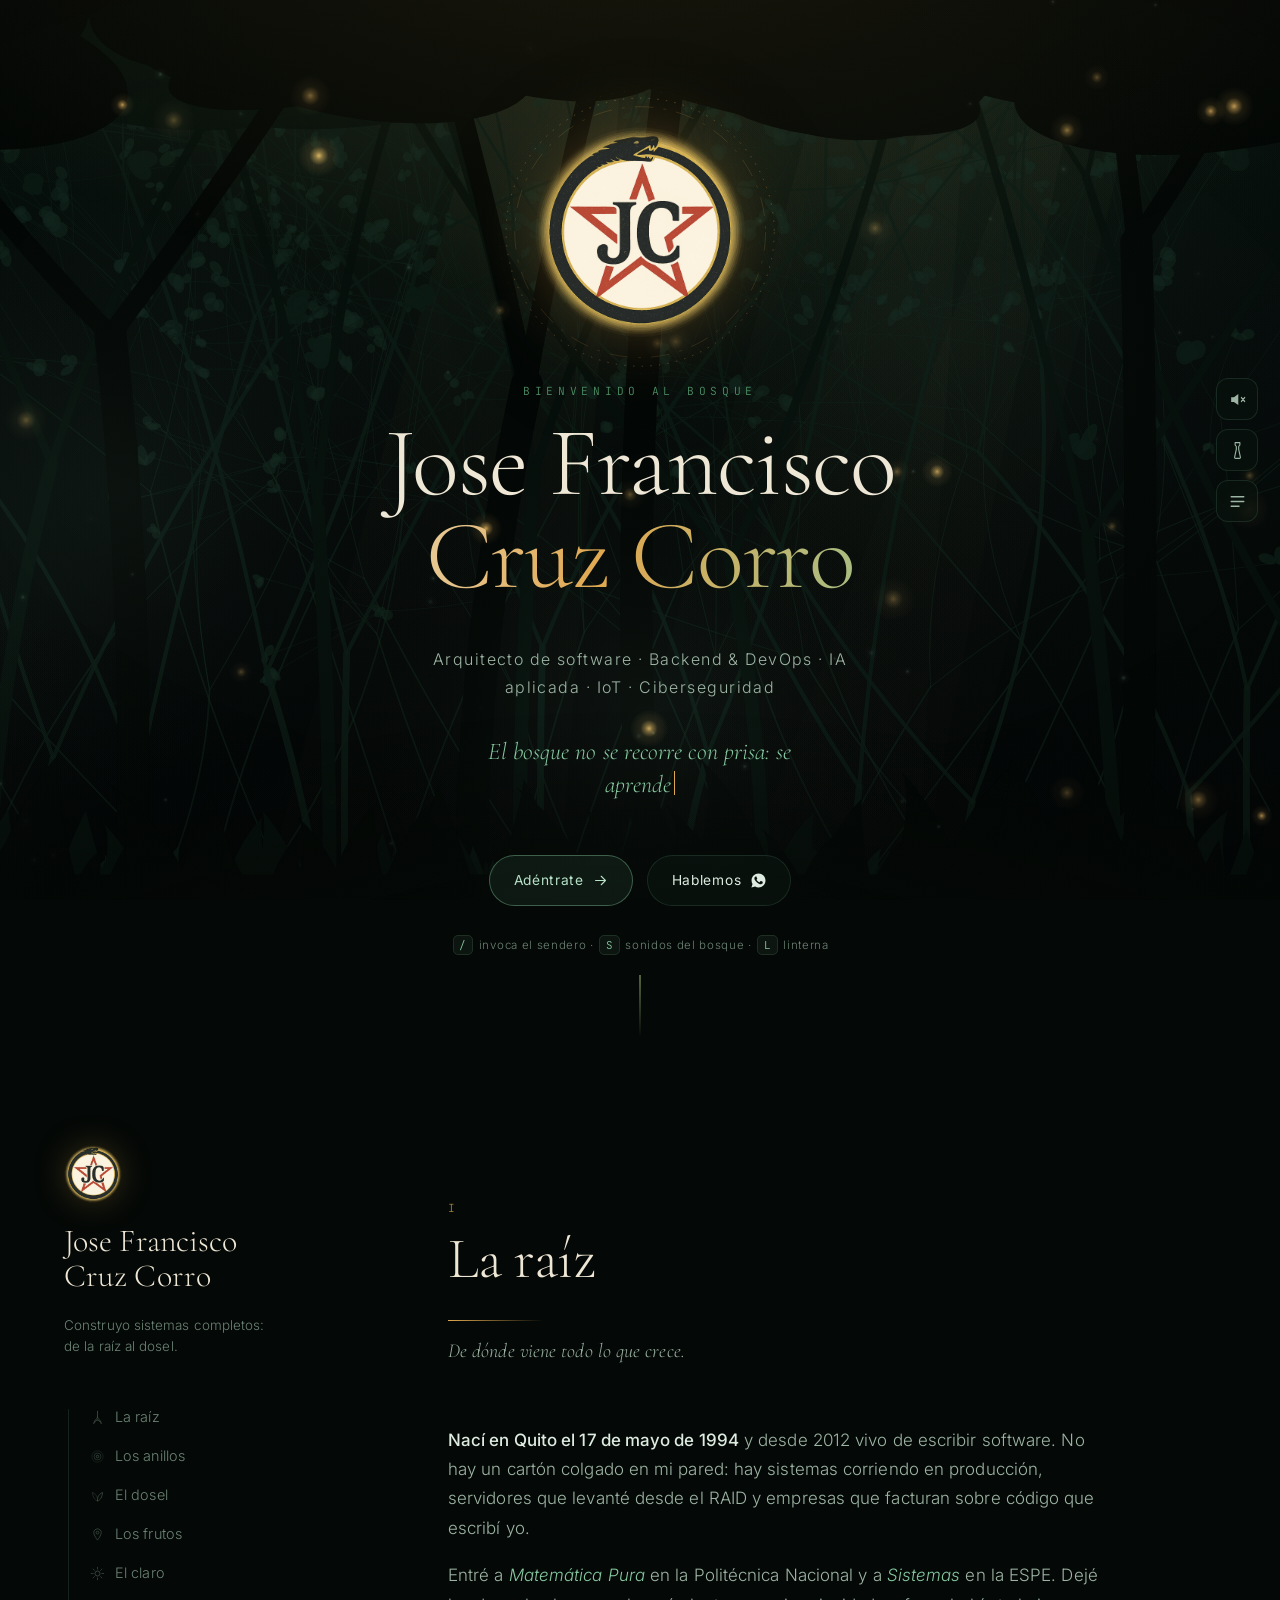
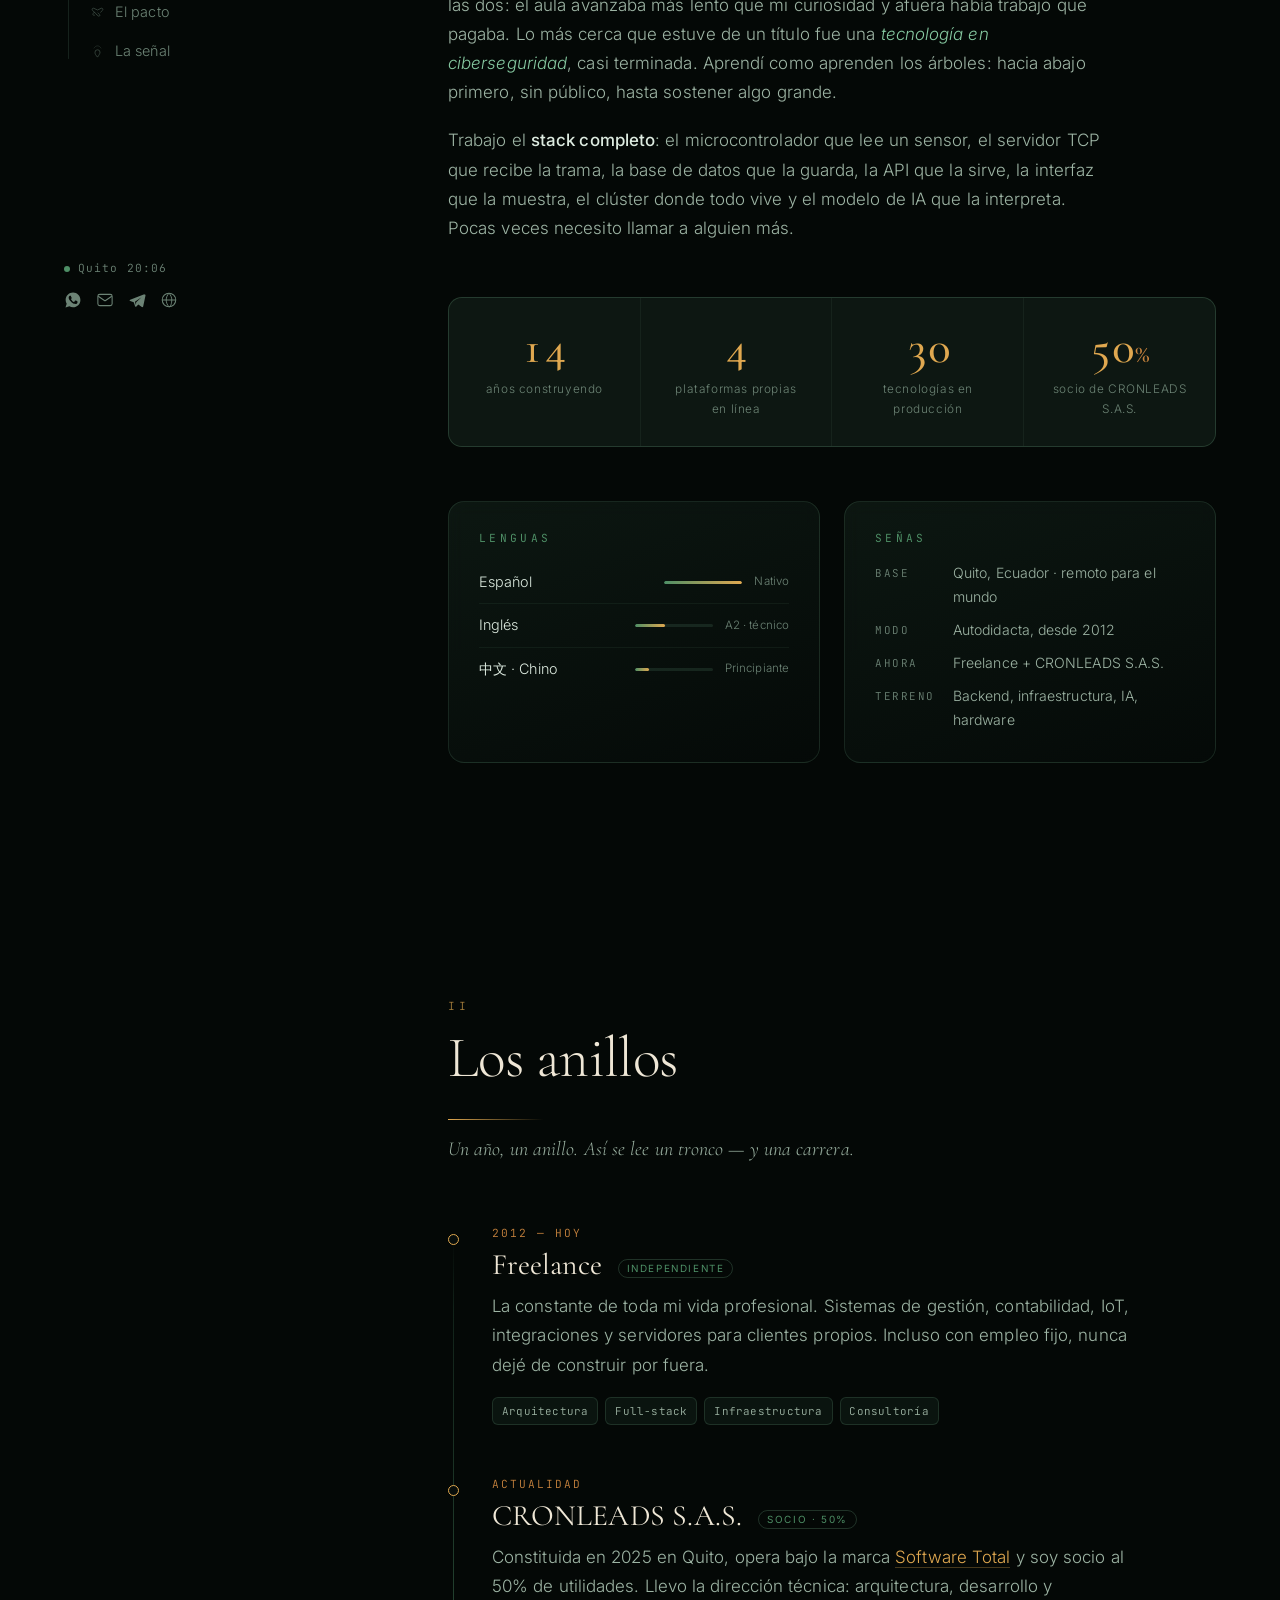
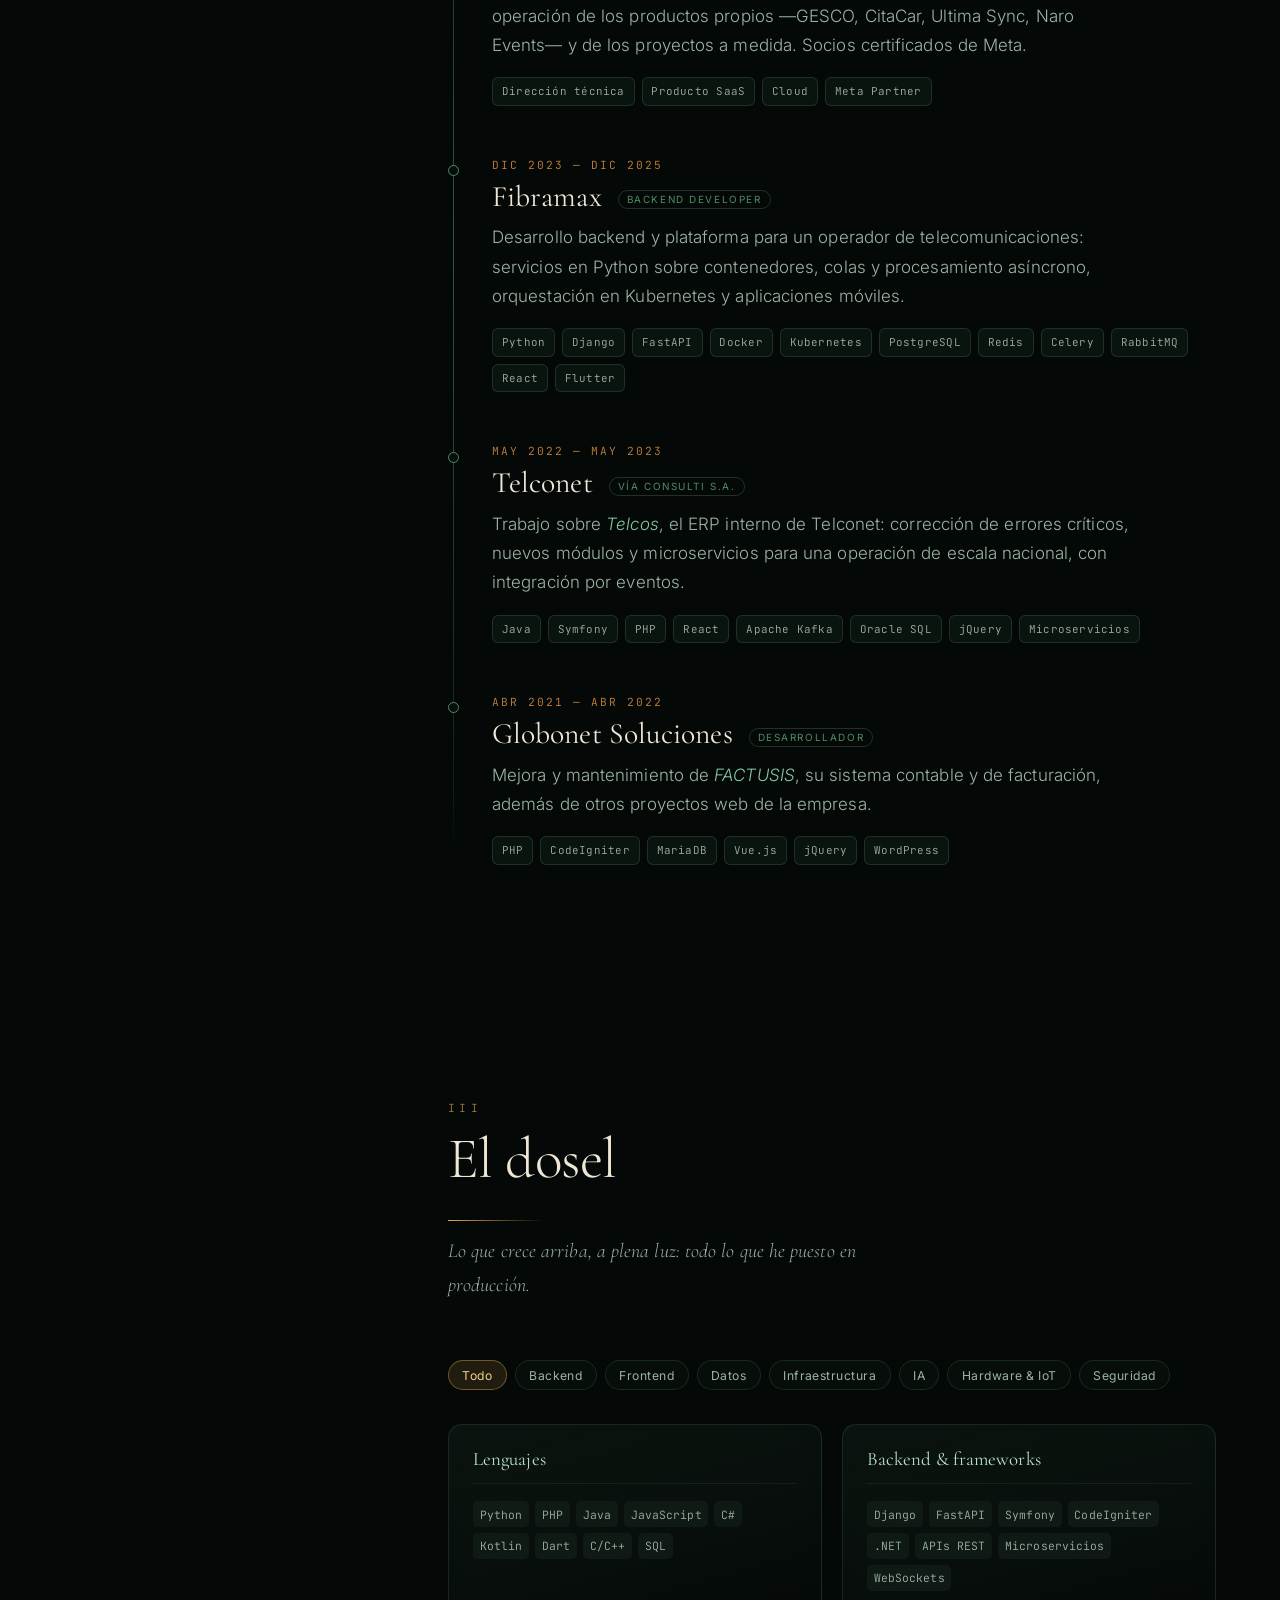
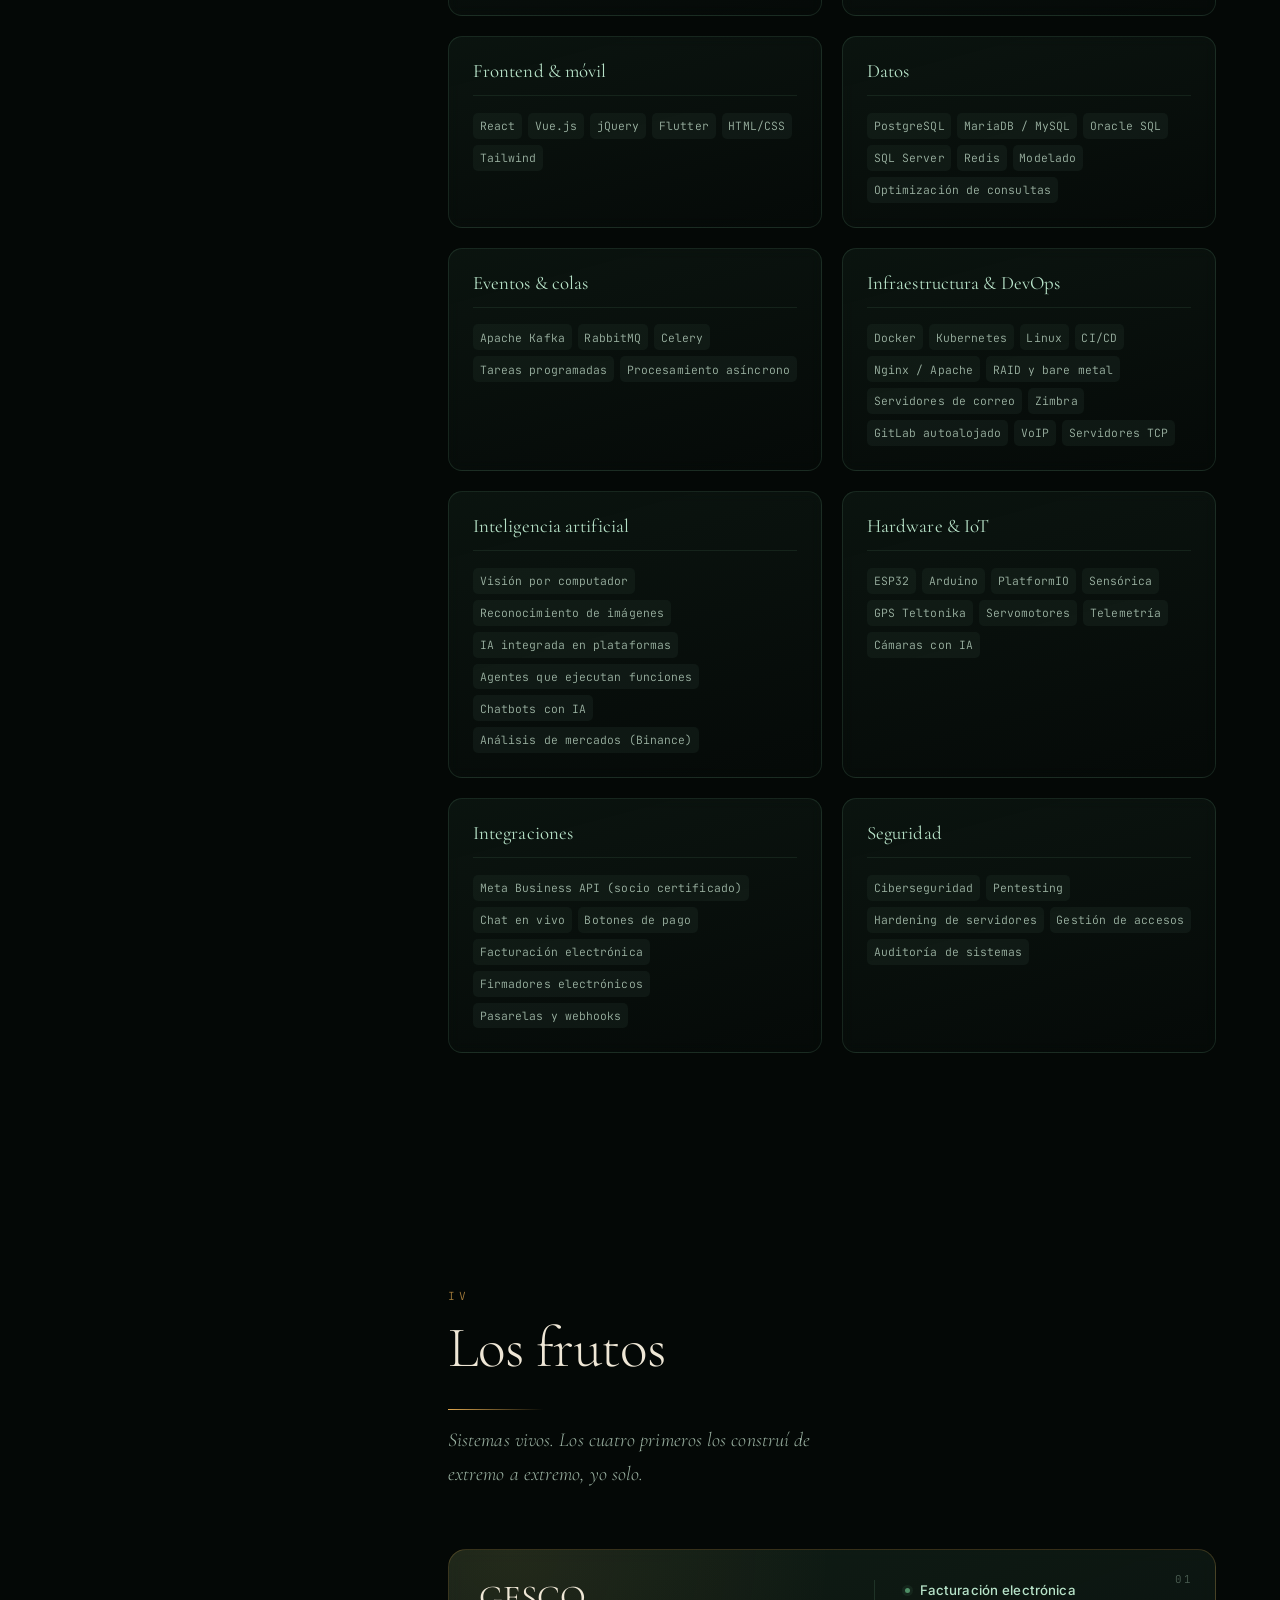
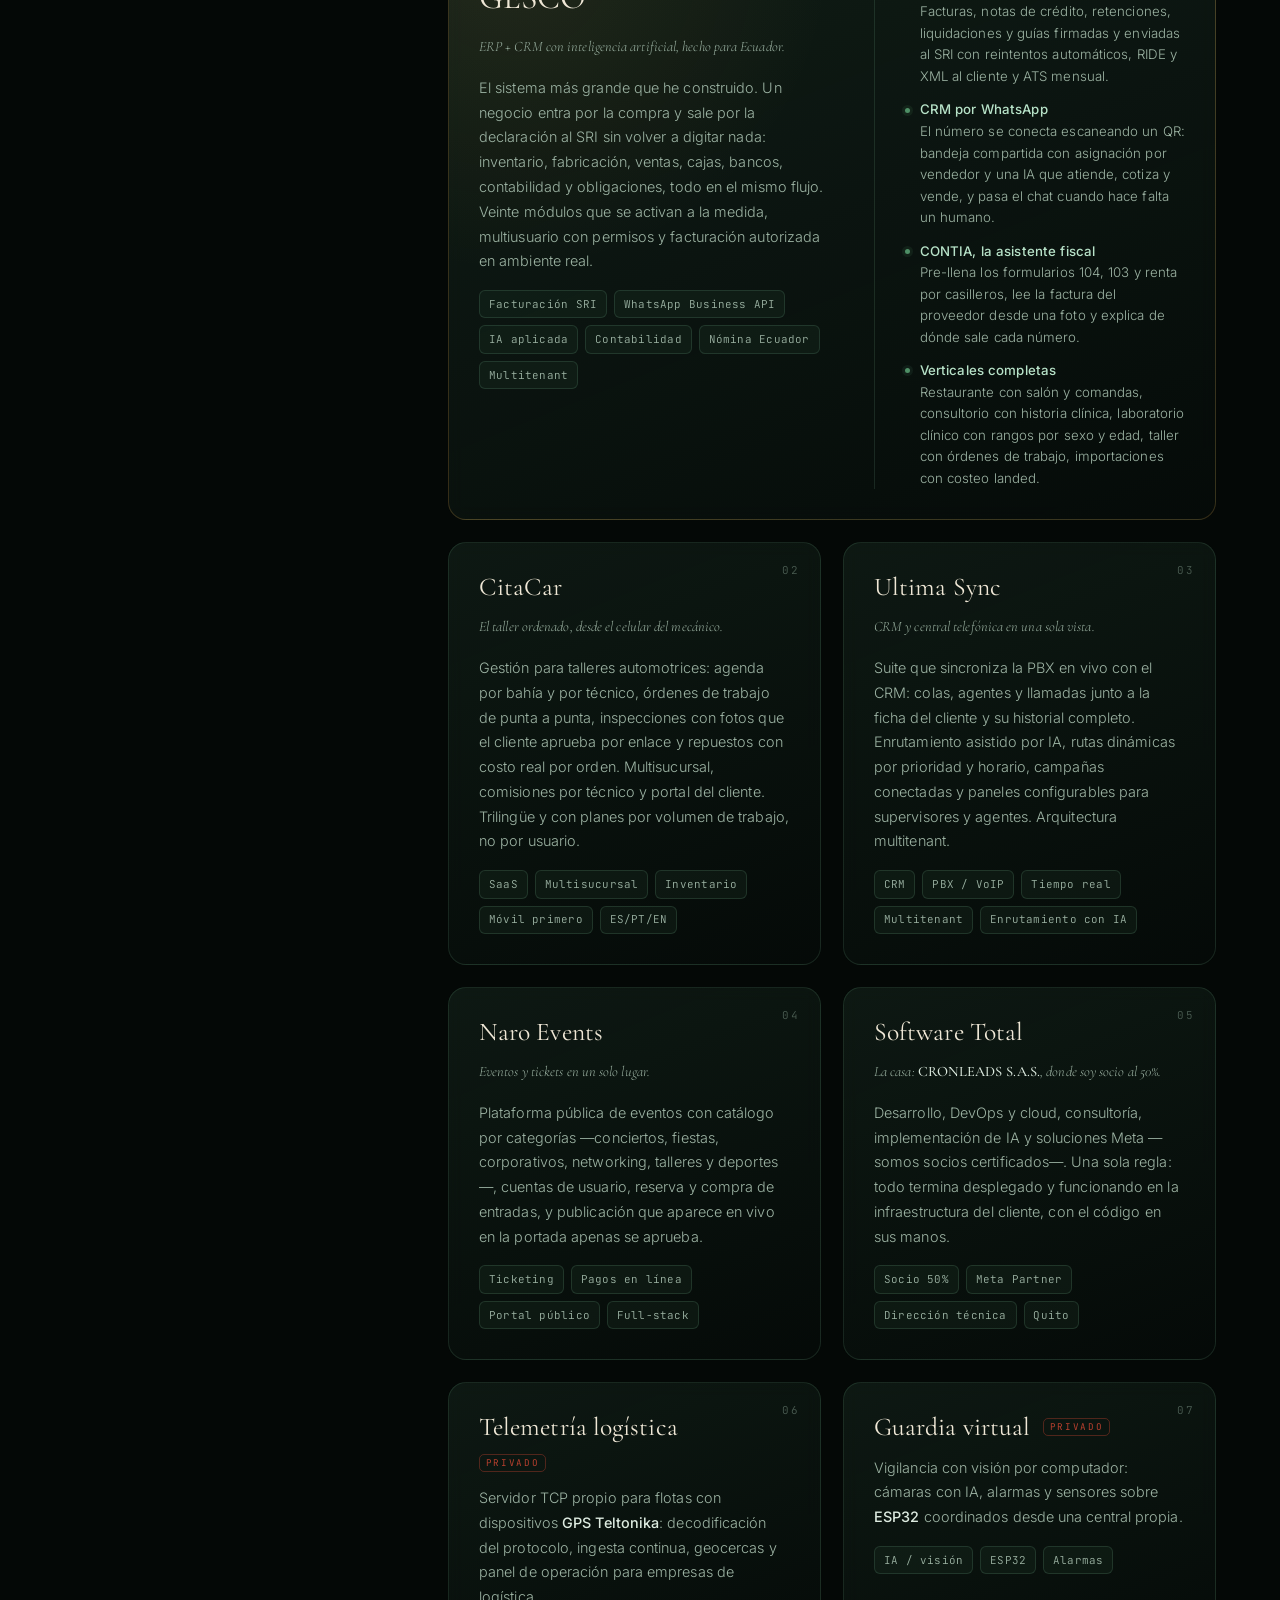
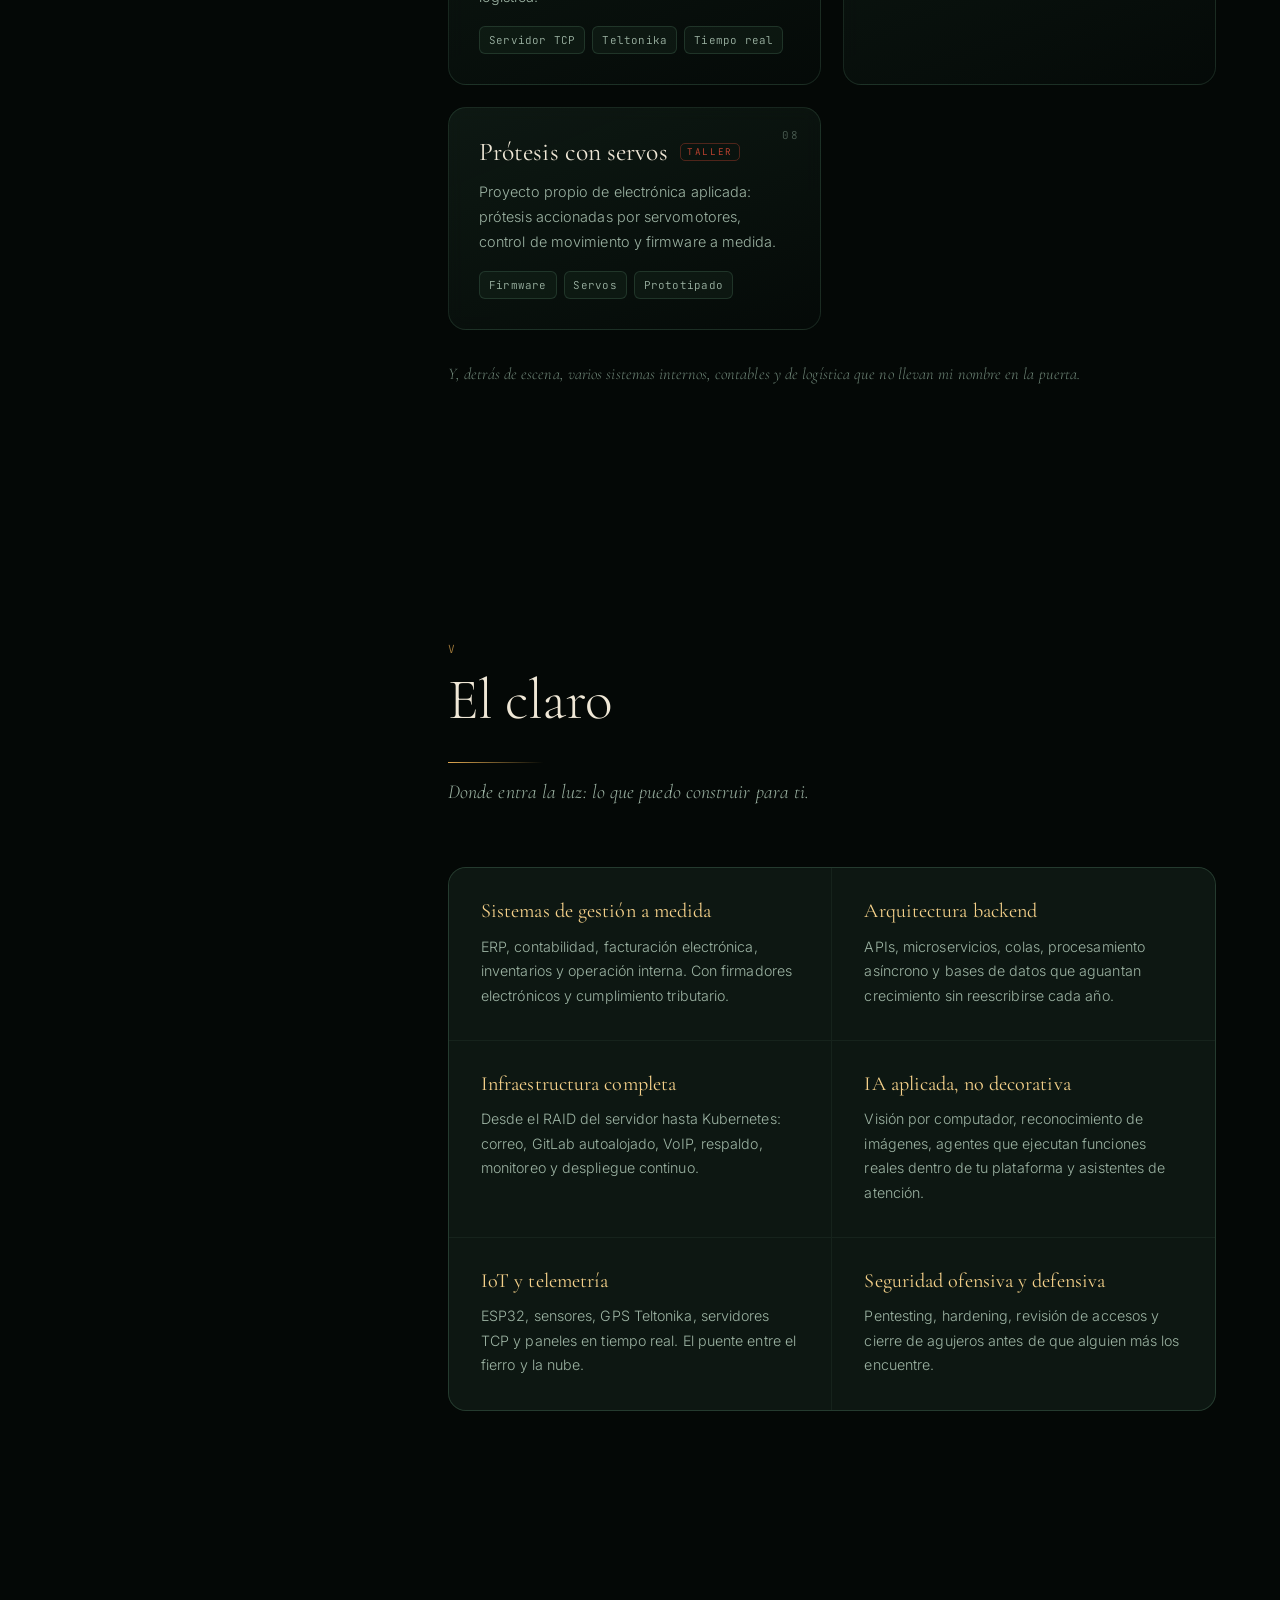
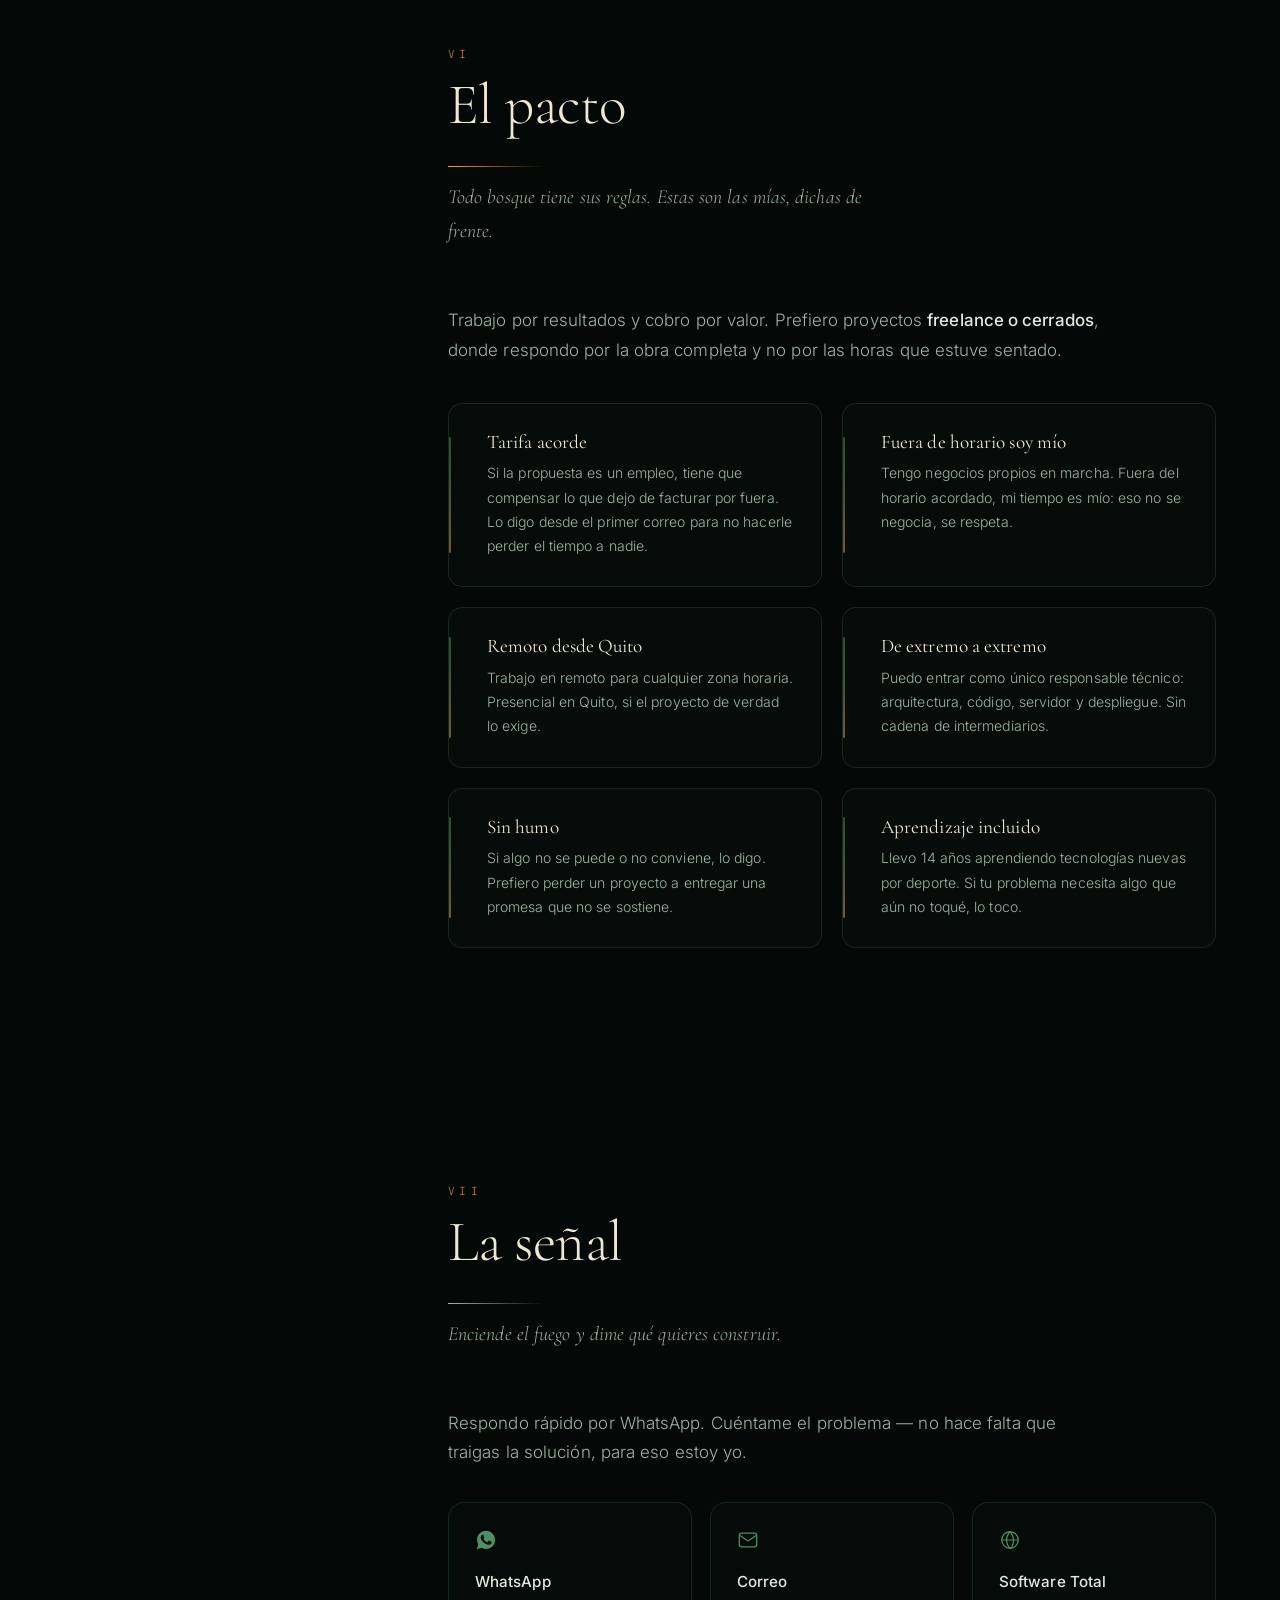
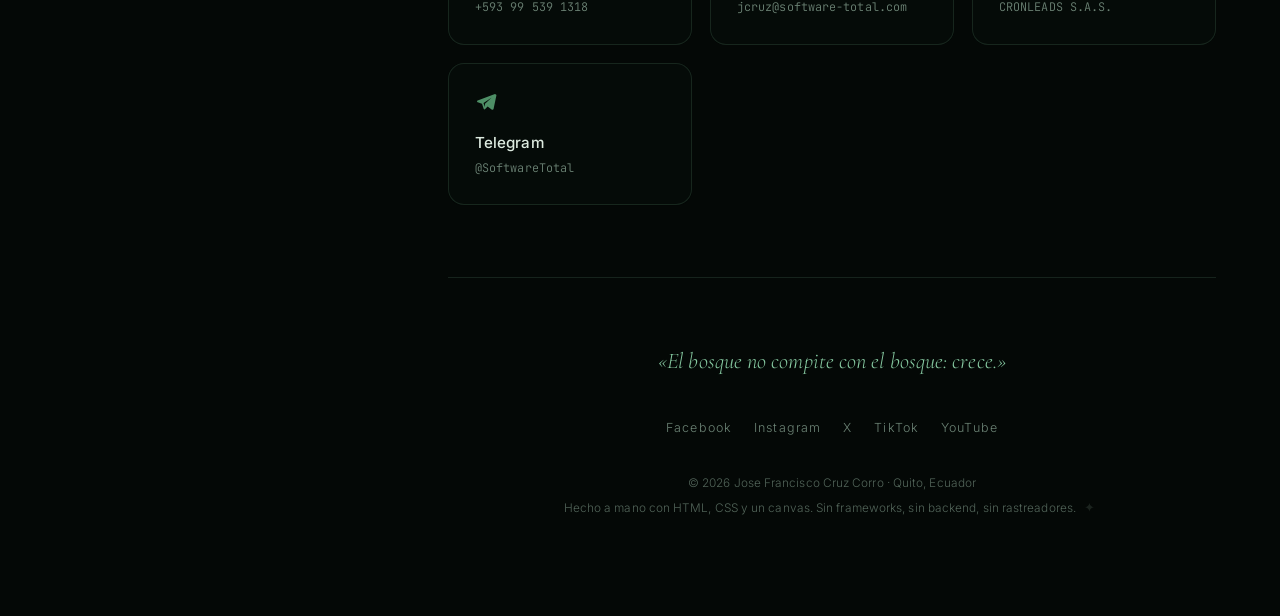
==== commit cd4bcb6b: "sa" ====
--- a/index.html
+++ b/index.html
@@ -46,6 +46,7 @@
   "birthDate": "1994-05-17",
   "nationality": "Ecuatoriana",
   "telephone": "+593995391318",
+  "email": "jcruz@software-total.com",
   "knowsLanguage": ["es", "en", "zh"],
   "address": { "@type": "PostalAddress", "addressLocality": "Quito", "addressCountry": "EC" },
   "worksFor": { "@type": "Organization", "name": "CRONLEADS S.A.S.", "url": "https://software-total.com" },
@@ -143,7 +144,7 @@
         <p class="rail__reloj"><span class="punto" aria-hidden="true"></span> Quito <time id="reloj">—:—</time></p>
         <div class="rail__redes">
           <a href="https://wa.me/593995391318" target="_blank" rel="noopener" aria-label="WhatsApp"><svg aria-hidden="true"><use href="#g-wsp"/></svg></a>
-          <a href="mailto:info@software-total.com" aria-label="Correo"><svg aria-hidden="true"><use href="#g-mail"/></svg></a>
+          <a href="mailto:jcruz@software-total.com" aria-label="Correo"><svg aria-hidden="true"><use href="#g-mail"/></svg></a>
           <a href="https://t.me/SoftwareTotal" target="_blank" rel="noopener" aria-label="Telegram"><svg aria-hidden="true"><use href="#g-tg"/></svg></a>
           <a href="https://software-total.com" target="_blank" rel="noopener" aria-label="Software Total"><svg aria-hidden="true"><use href="#g-web"/></svg></a>
         </div>
@@ -216,8 +217,8 @@
           <span class="anillo-i__nodo" aria-hidden="true"></span>
           <p class="anillo-i__t">Actualidad</p>
           <h3>CRONLEADS S.A.S. <small>socio · 50%</small></h3>
-          <p class="anillo-i__d">Empresa de software en la que participo al 50% de utilidades, operando bajo la marca <a href="https://software-total.com" target="_blank" rel="noopener">software-total.com</a>. Dirección técnica, arquitectura y desarrollo de los productos.</p>
-          <ul class="tags"><li>Producto</li><li>Dirección técnica</li><li>Cloud</li></ul>
+          <p class="anillo-i__d">Constituida en 2025 en Quito, opera bajo la marca <a href="https://software-total.com" target="_blank" rel="noopener">Software Total</a> y soy socio al 50% de utilidades. Llevo la dirección técnica: arquitectura, desarrollo y operación de los productos propios —GESCO, CitaCar, Ultima Sync, Naro Events— y de los proyectos a medida. Socios certificados de Meta.</p>
+          <ul class="tags"><li>Dirección técnica</li><li>Producto SaaS</li><li>Cloud</li><li>Meta Partner</li></ul>
         </li>
 
         <li class="anillo-i revelar" data-tipo="fijo">
@@ -300,7 +301,7 @@
         </div>
         <div class="hoja revelar" data-cat="backend">
           <h3>Integraciones</h3>
-          <ul><li>Meta Business API</li><li>Chat en vivo</li><li>Botones de pago</li><li>Facturación electrónica</li><li>Firmadores electrónicos</li><li>Pasarelas y webhooks</li></ul>
+          <ul><li>Meta Business API (socio certificado)</li><li>Chat en vivo</li><li>Botones de pago</li><li>Facturación electrónica</li><li>Firmadores electrónicos</li><li>Pasarelas y webhooks</li></ul>
         </div>
         <div class="hoja revelar" data-cat="seguridad">
           <h3>Seguridad</h3>
@@ -318,39 +319,52 @@
       </header>
 
       <div class="frutos">
-        <a class="fruto revelar" href="https://gesco.ec" target="_blank" rel="noopener" data-tilt>
+        <a class="fruto fruto--faro revelar" href="https://gesco.ec" target="_blank" rel="noopener" data-tilt>
           <span class="fruto__marca">01</span>
-          <h3>GESCO <svg aria-hidden="true"><use href="#g-ext"/></svg></h3>
-          <p>Plataforma de gestión empresarial construida íntegramente por mí: modelo de datos, backend, interfaz, infraestructura y despliegue.</p>
-          <ul class="tags"><li>Full-stack</li><li>Arquitectura</li><li>Infra propia</li></ul>
+          <div class="fruto__cuerpo">
+            <h3>GESCO <svg aria-hidden="true"><use href="#g-ext"/></svg></h3>
+            <p class="fruto__lema">ERP + CRM con inteligencia artificial, hecho para Ecuador.</p>
+            <p>El sistema más grande que he construido. Un negocio entra por la compra y sale por la declaración al SRI sin volver a digitar nada: inventario, fabricación, ventas, cajas, bancos, contabilidad y obligaciones, todo en el mismo flujo. Veinte módulos que se activan a la medida, multiusuario con permisos y facturación autorizada en ambiente real.</p>
+            <ul class="tags"><li>Facturación SRI</li><li>WhatsApp Business API</li><li>IA aplicada</li><li>Contabilidad</li><li>Nómina Ecuador</li><li>Multitenant</li></ul>
+          </div>
+          <ul class="fruto__hitos">
+            <li><b>Facturación electrónica</b> Facturas, notas de crédito, retenciones, liquidaciones y guías firmadas y enviadas al SRI con reintentos automáticos, RIDE y XML al cliente y ATS mensual.</li>
+            <li><b>CRM por WhatsApp</b> El número se conecta escaneando un QR: bandeja compartida con asignación por vendedor y una IA que atiende, cotiza y vende, y pasa el chat cuando hace falta un humano.</li>
+            <li><b>CONTIA, la asistente fiscal</b> Pre-llena los formularios 104, 103 y renta por casilleros, lee la factura del proveedor desde una foto y explica de dónde sale cada número.</li>
+            <li><b>Verticales completas</b> Restaurante con salón y comandas, consultorio con historia clínica, laboratorio clínico con rangos por sexo y edad, taller con órdenes de trabajo, importaciones con costeo landed.</li>
+          </ul>
         </a>
 
         <a class="fruto revelar" href="https://citacar.com" target="_blank" rel="noopener" data-tilt>
           <span class="fruto__marca">02</span>
-          <h3>Citacar <svg aria-hidden="true"><use href="#g-ext"/></svg></h3>
-          <p>Producto web completo diseñado y desarrollado de cero: arquitectura, backend, frontend y operación en servidor propio.</p>
-          <ul class="tags"><li>Full-stack</li><li>Producto</li><li>DevOps</li></ul>
+          <h3>CitaCar <svg aria-hidden="true"><use href="#g-ext"/></svg></h3>
+          <p class="fruto__lema">El taller ordenado, desde el celular del mecánico.</p>
+          <p>Gestión para talleres automotrices: agenda por bahía y por técnico, órdenes de trabajo de punta a punta, inspecciones con fotos que el cliente aprueba por enlace y repuestos con costo real por orden. Multisucursal, comisiones por técnico y portal del cliente. Trilingüe y con planes por volumen de trabajo, no por usuario.</p>
+          <ul class="tags"><li>SaaS</li><li>Multisucursal</li><li>Inventario</li><li>Móvil primero</li><li>ES/PT/EN</li></ul>
         </a>
 
         <a class="fruto revelar" href="https://ultimasync.com" target="_blank" rel="noopener" data-tilt>
           <span class="fruto__marca">03</span>
-          <h3>Ultimasync <svg aria-hidden="true"><use href="#g-ext"/></svg></h3>
-          <p>Plataforma de sincronización e integración de datos entre sistemas. Diseño, desarrollo y puesta en producción propios.</p>
-          <ul class="tags"><li>Integraciones</li><li>APIs</li><li>Automatización</li></ul>
+          <h3>Ultima Sync <svg aria-hidden="true"><use href="#g-ext"/></svg></h3>
+          <p class="fruto__lema">CRM y central telefónica en una sola vista.</p>
+          <p>Suite que sincroniza la PBX en vivo con el CRM: colas, agentes y llamadas junto a la ficha del cliente y su historial completo. Enrutamiento asistido por IA, rutas dinámicas por prioridad y horario, campañas conectadas y paneles configurables para supervisores y agentes. Arquitectura multitenant.</p>
+          <ul class="tags"><li>CRM</li><li>PBX / VoIP</li><li>Tiempo real</li><li>Multitenant</li><li>Enrutamiento con IA</li></ul>
         </a>
 
         <a class="fruto revelar" href="https://naroevents.com" target="_blank" rel="noopener" data-tilt>
           <span class="fruto__marca">04</span>
           <h3>Naro Events <svg aria-hidden="true"><use href="#g-ext"/></svg></h3>
-          <p>Plataforma para la gestión de eventos, construida completa por mí desde el modelo de datos hasta la interfaz pública.</p>
-          <ul class="tags"><li>Full-stack</li><li>Producto</li></ul>
+          <p class="fruto__lema">Eventos y tickets en un solo lugar.</p>
+          <p>Plataforma pública de eventos con catálogo por categorías —conciertos, fiestas, corporativos, networking, talleres y deportes—, cuentas de usuario, reserva y compra de entradas, y publicación que aparece en vivo en la portada apenas se aprueba.</p>
+          <ul class="tags"><li>Ticketing</li><li>Pagos en línea</li><li>Portal público</li><li>Full-stack</li></ul>
         </a>
 
         <a class="fruto revelar" href="https://software-total.com" target="_blank" rel="noopener" data-tilt>
           <span class="fruto__marca">05</span>
           <h3>Software Total <svg aria-hidden="true"><use href="#g-ext"/></svg></h3>
-          <p>La casa: la marca de <strong>CRONLEADS S.A.S.</strong>, donde soy socio al 50%. Desde ahí construimos software a medida para empresas.</p>
-          <ul class="tags"><li>CRONLEADS S.A.S.</li><li>Socio 50%</li><li>Dirección técnica</li></ul>
+          <p class="fruto__lema">La casa: <strong>CRONLEADS S.A.S.</strong>, donde soy socio al 50%.</p>
+          <p>Desarrollo, DevOps y cloud, consultoría, implementación de IA y soluciones Meta —somos socios certificados—. Una sola regla: todo termina desplegado y funcionando en la infraestructura del cliente, con el código en sus manos.</p>
+          <ul class="tags"><li>Socio 50%</li><li>Meta Partner</li><li>Dirección técnica</li><li>Quito</li></ul>
         </a>
 
         <div class="fruto fruto--cerrado revelar" data-tilt>
@@ -453,9 +467,9 @@
           <svg aria-hidden="true"><use href="#g-wsp"/></svg>
           <b>WhatsApp</b><span>+593 99 539 1318</span>
         </a>
-        <a class="contacto revelar" href="mailto:info@software-total.com?subject=Proyecto%20para%20Jose%20Francisco">
+        <a class="contacto revelar" href="mailto:jcruz@software-total.com?subject=Proyecto%20para%20Jose%20Francisco">
           <svg aria-hidden="true"><use href="#g-mail"/></svg>
-          <b>Correo</b><span>info@software-total.com</span>
+          <b>Correo</b><span>jcruz@software-total.com</span>
         </a>
         <a class="contacto revelar" href="https://software-total.com" target="_blank" rel="noopener">
           <svg aria-hidden="true"><use href="#g-web"/></svg>
--- a/assets/css/bosque.css
+++ b/assets/css/bosque.css
@@ -622,6 +622,55 @@
   border-radius:5px;padding:.3em .6em;
 }
 .fruto--cerrado{cursor:default}
+
+/* Obra faro: ocupa toda la fila y se cuenta con más detalle */
+.fruto--faro{
+  grid-column:1 / -1;
+  border-color:rgba(224,168,80,.22);
+  background:
+    radial-gradient(520px circle at 8% 0%, rgba(224,168,80,.09), transparent 62%),
+    linear-gradient(158deg,rgba(21,38,29,.72),rgba(7,13,11,.56));
+}
+.fruto--faro h3{font-size:clamp(1.6rem,3.4vw,2.1rem)}
+.fruto__lema{
+  font-family:var(--serif);font-style:italic;
+  font-size:clamp(1.02rem,2.2vw,1.22rem);
+  color:var(--ambar-claro);
+  margin-bottom:.7em;
+}
+.fruto__lema strong{color:var(--hueso);font-style:normal;font-weight:500}
+.fruto__hitos{display:grid;gap:12px;align-content:start}
+.fruto__hitos li{
+  position:relative;
+  padding-left:15px;
+  font-size:.83rem;line-height:1.62;
+  color:var(--tinta-baja);
+}
+.fruto__hitos li::before{
+  content:"";position:absolute;left:0;top:.62em;
+  width:5px;height:5px;border-radius:50%;
+  background:var(--savia);
+  box-shadow:0 0 0 3px rgba(78,143,102,.12);
+}
+.fruto__hitos b{
+  display:block;font-weight:500;
+  color:var(--jade-palido);
+  letter-spacing:.01em;
+}
+
+@media (min-width:820px){
+  .fruto--faro{
+    display:grid;
+    grid-template-columns:minmax(0,1.06fr) minmax(0,.94fr);
+    gap:clamp(24px,3.4vw,44px);
+    align-items:start;
+  }
+  .fruto--faro .fruto__marca{top:20px;right:22px}
+  .fruto__hitos{
+    padding-left:clamp(20px,2.6vw,30px);
+    border-left:1px solid var(--borde);
+  }
+}
 
 .nota{
   margin-top:clamp(22px,3vw,30px);
